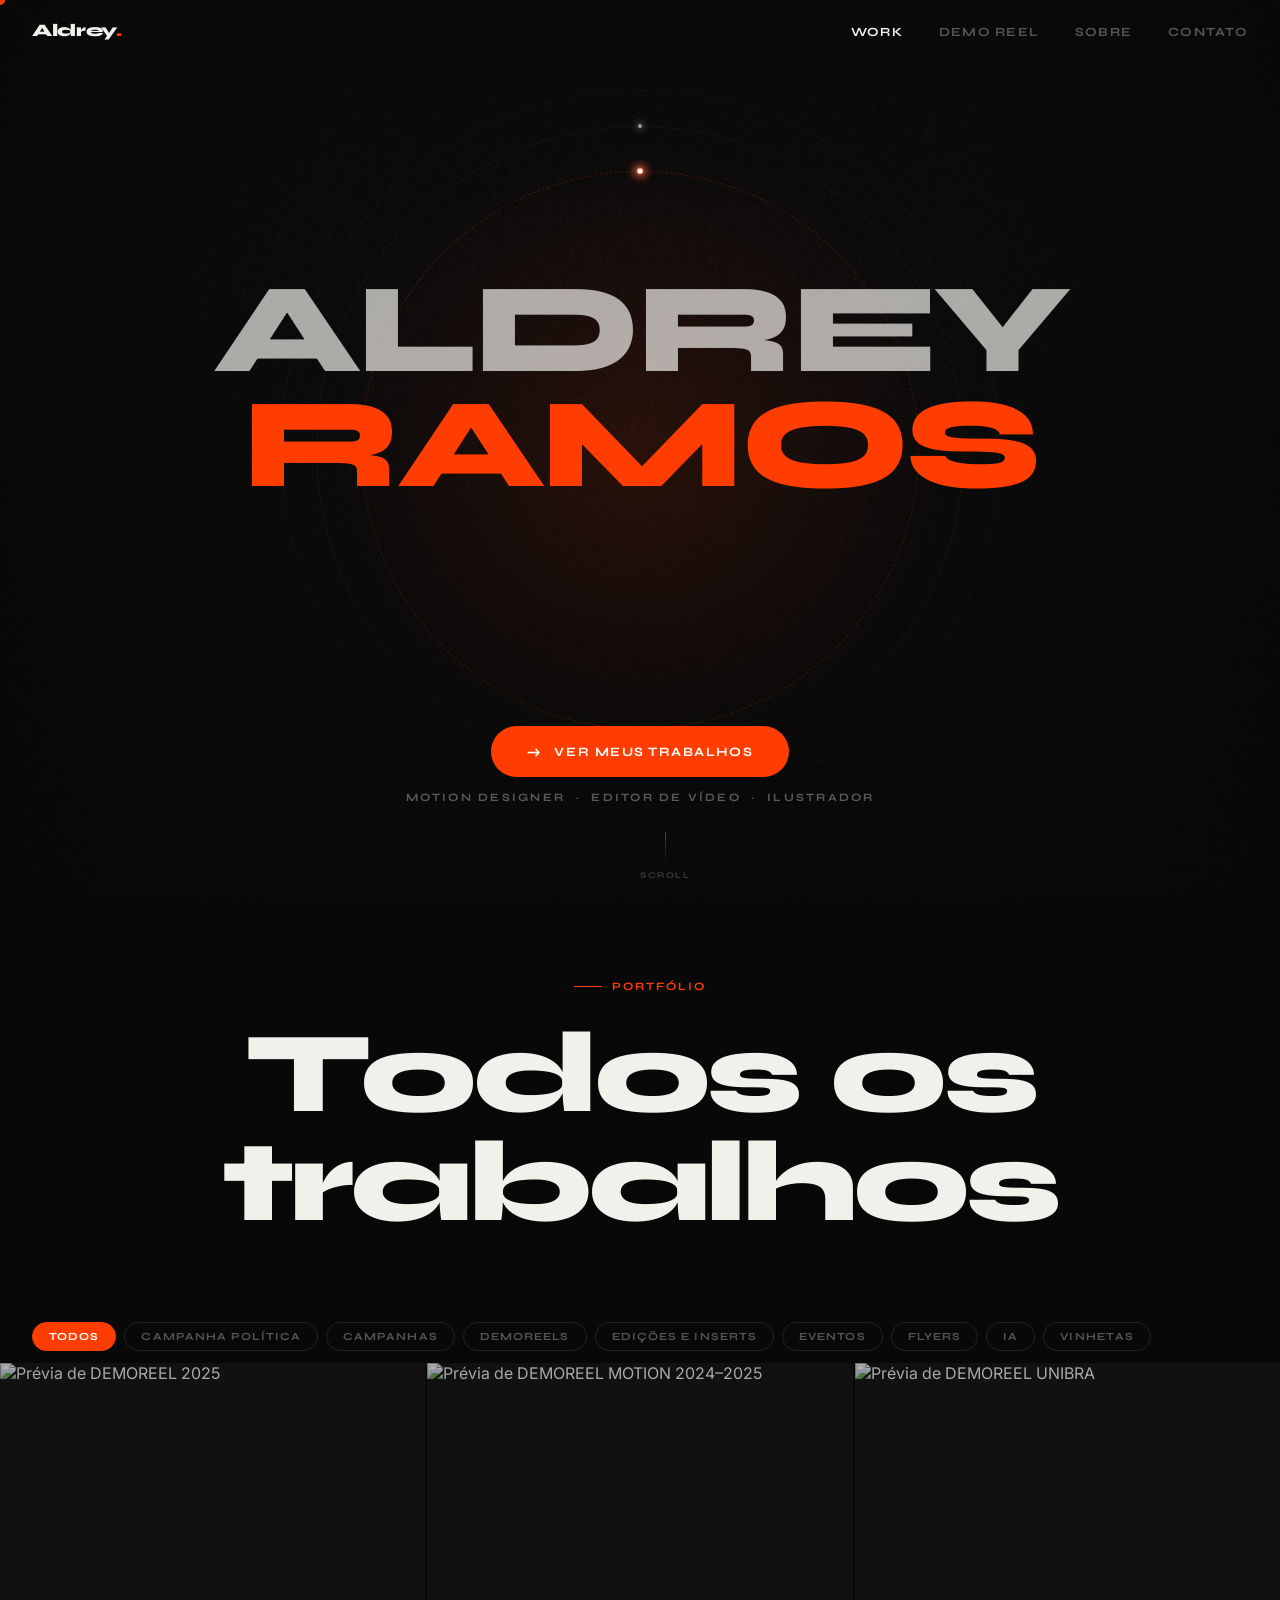
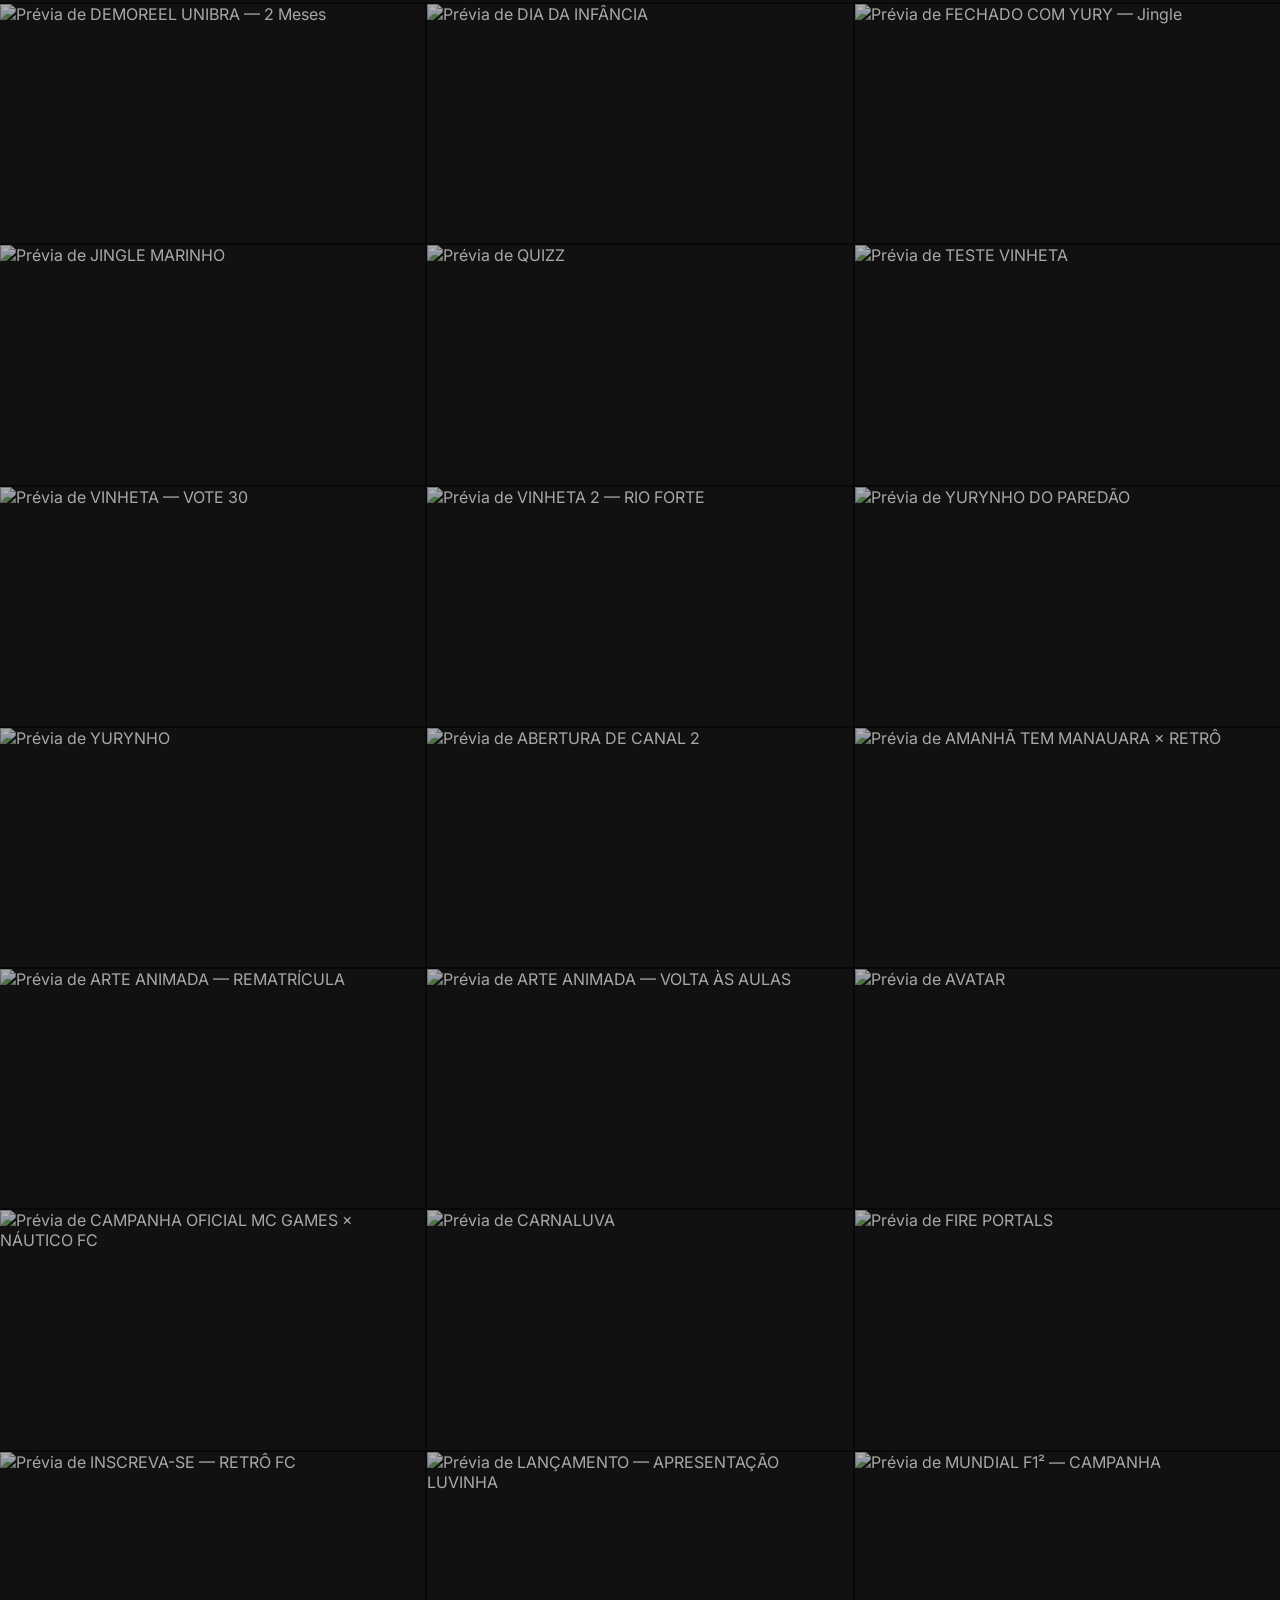
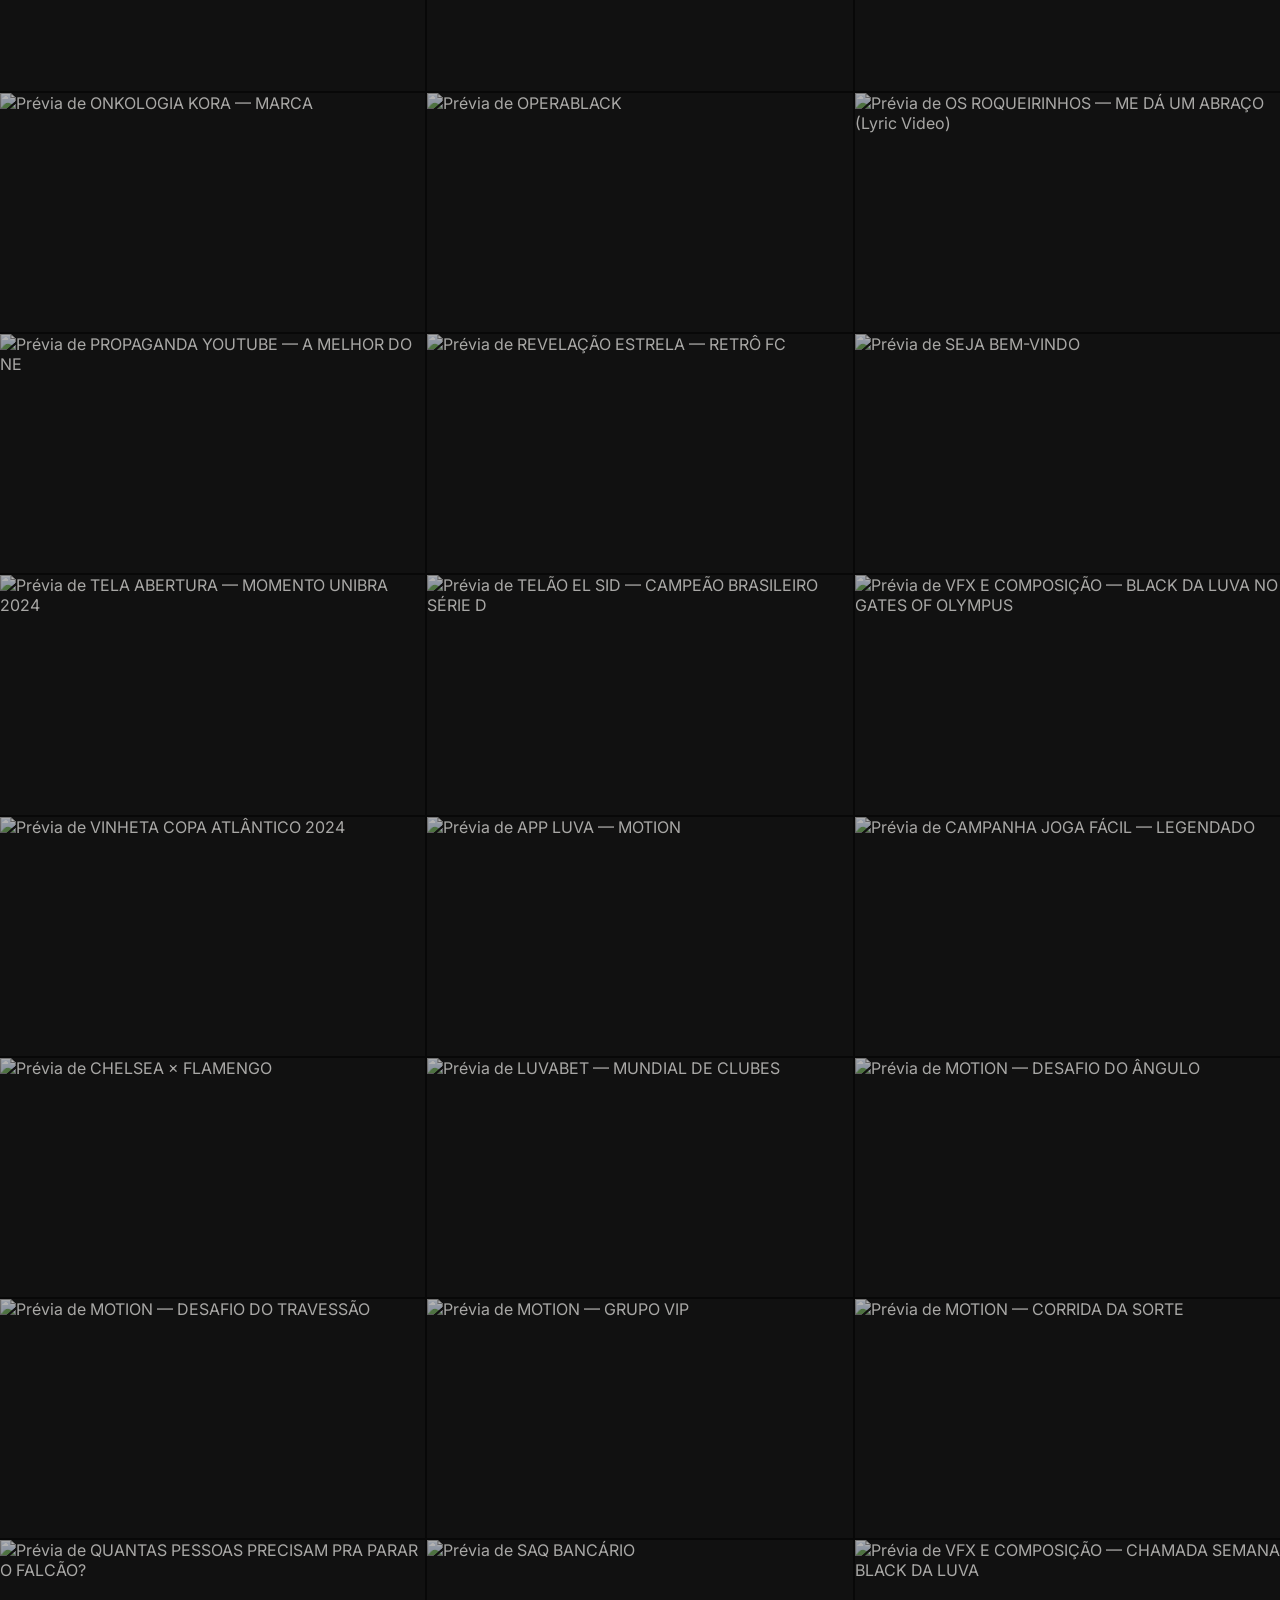
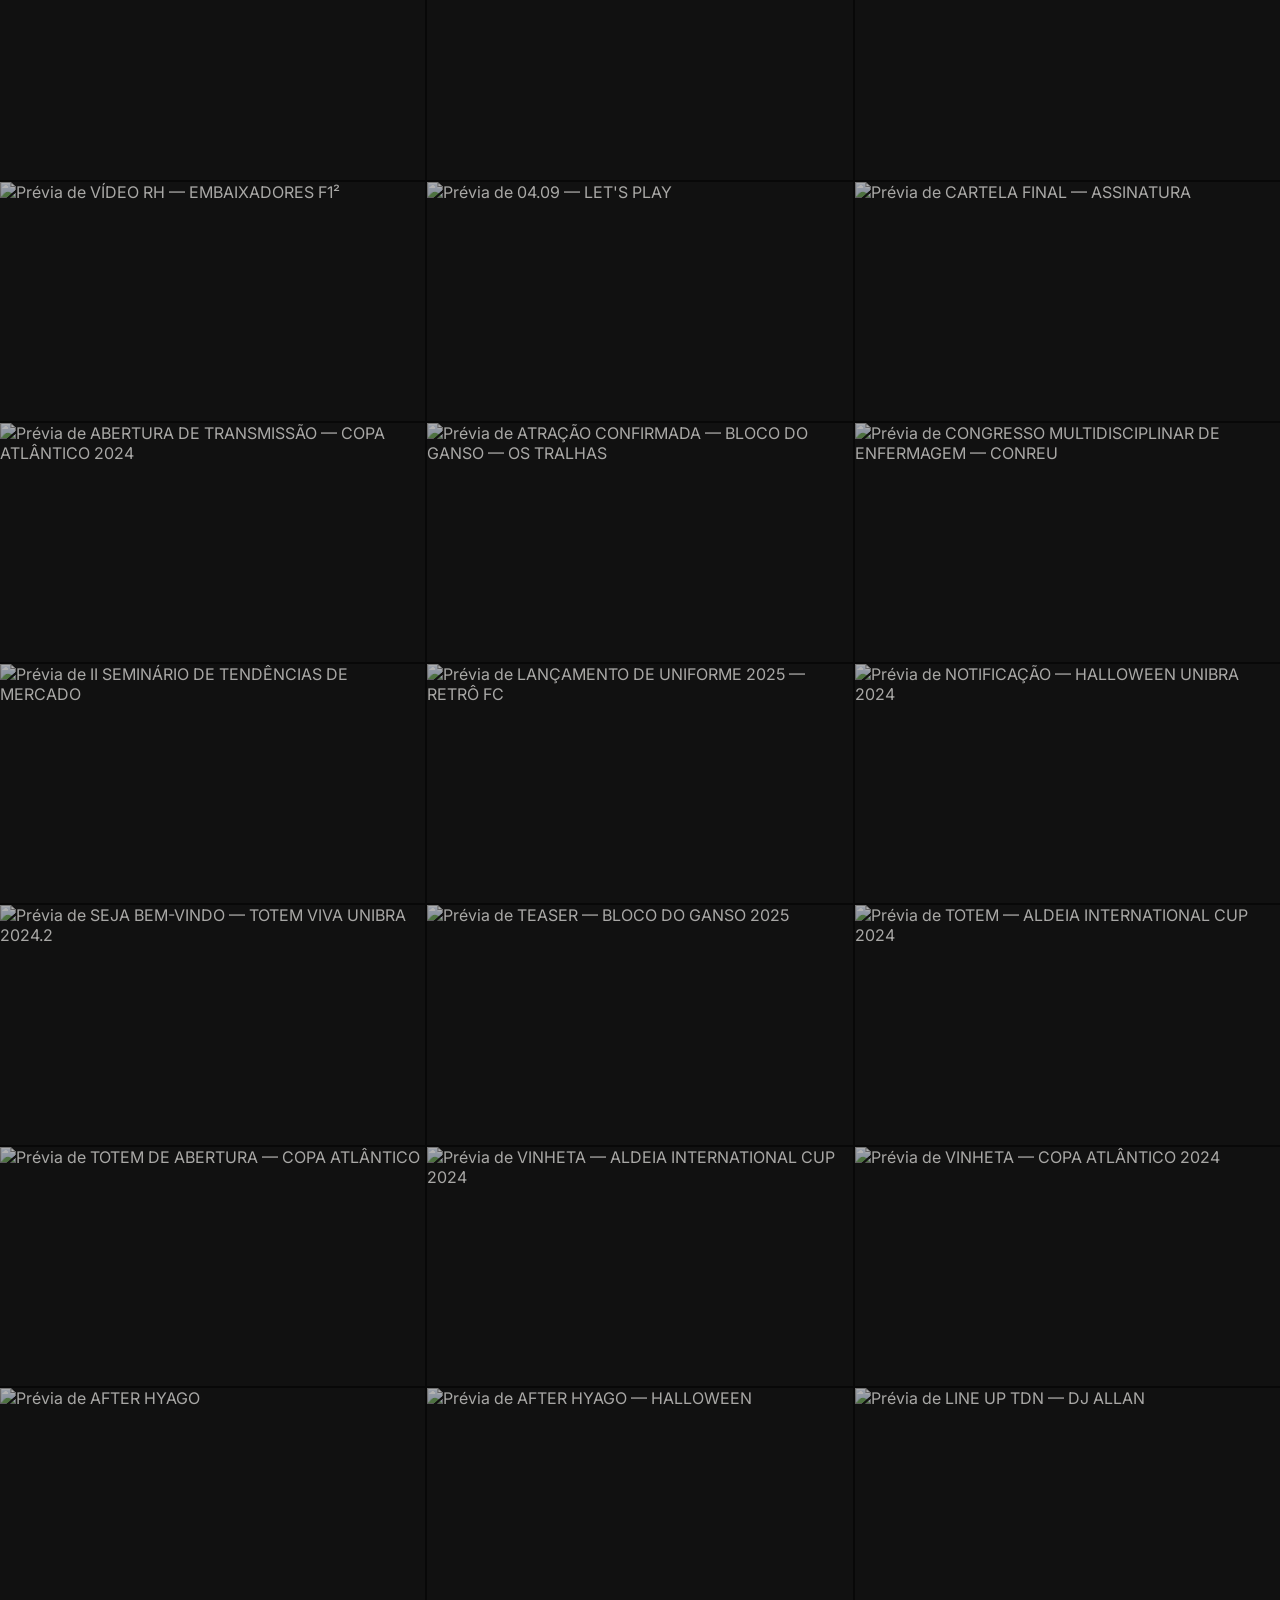
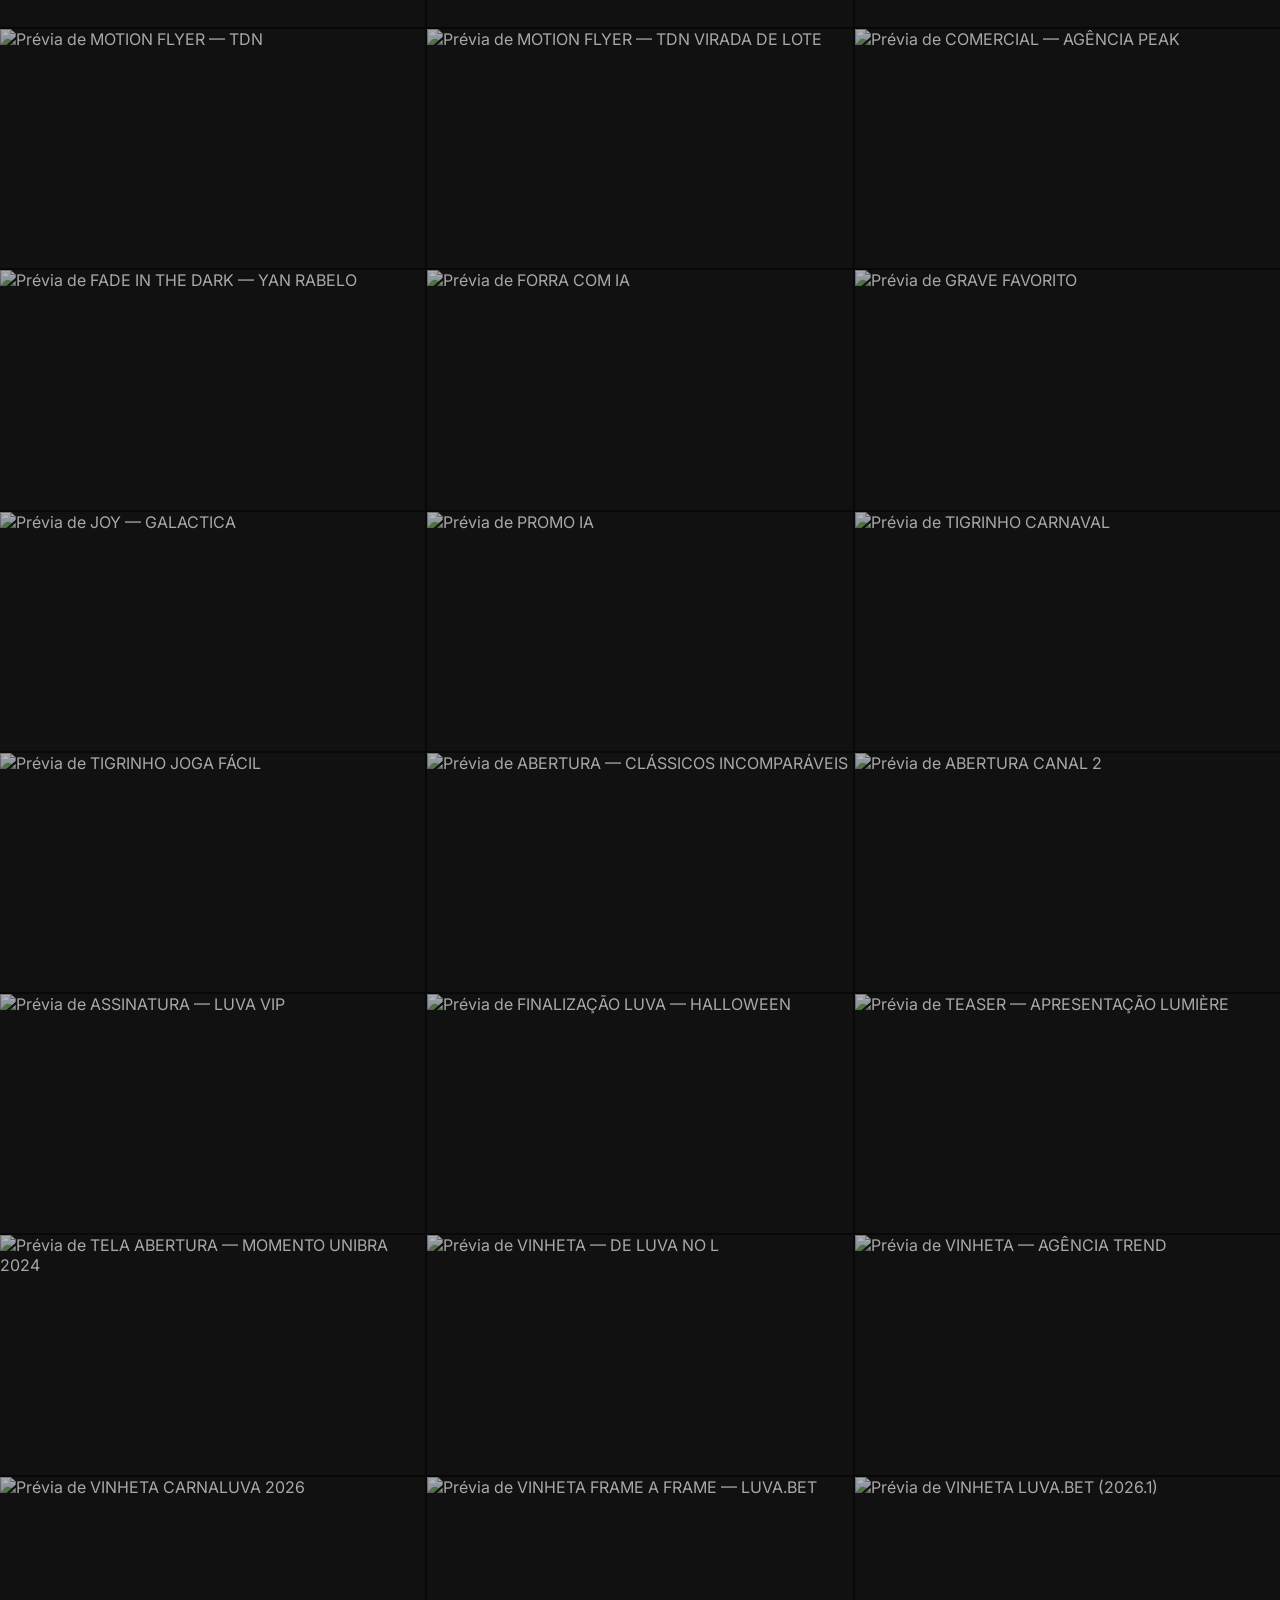
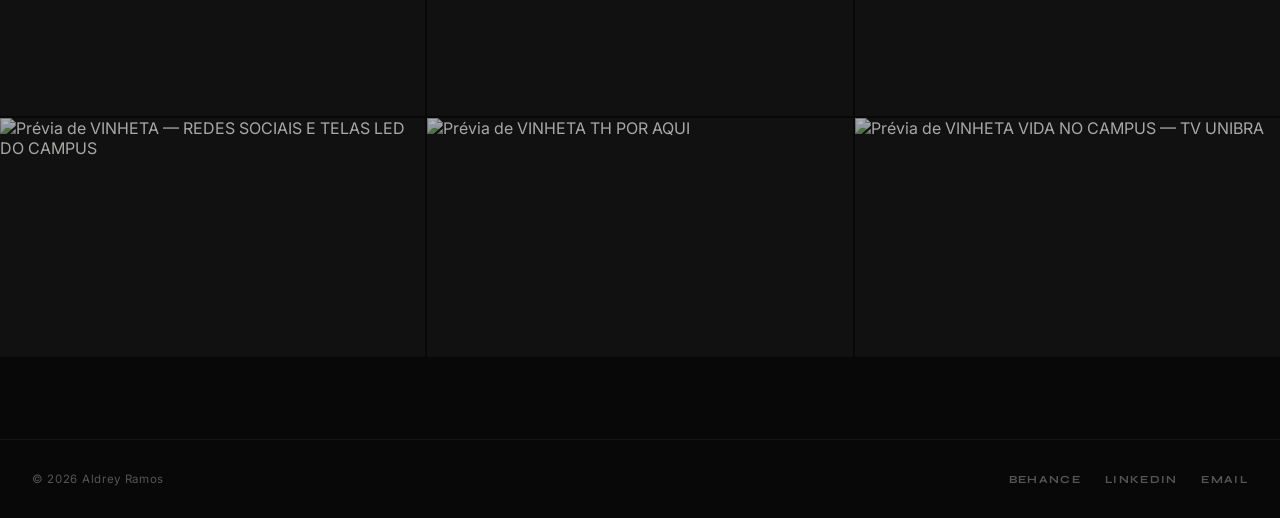
==== index.html @ 66fb19e1 "feat: portfolio inicial — Aldrey Ramos Motion Designer" ====
<!DOCTYPE html>
<html lang="pt-BR">
<head>
  <meta charset="UTF-8" />
  <meta name="viewport" content="width=device-width, initial-scale=1.0" />
  <title>Aldrey Ramos — Motion Designer & Editor de Vídeo | Recife</title>
  <meta name="description" content="Portfólio de Aldrey Ramos — Motion Designer, Editor de Vídeo e Ilustrador de Recife, PE." />
  <meta property="og:type"        content="website" />
  <meta property="og:title"       content="Aldrey Ramos — Motion Designer & Editor de Vídeo" />
  <meta property="og:description" content="Portfólio de Aldrey Ramos — Motion Designer, Editor de Vídeo e Ilustrador de Recife, PE." />
  <meta property="og:url"         content="https://aldreyramotion.com/" />
  <meta property="og:image"       content="https://aldreyramotion.com/assets/og-image.jpg" />
  <meta property="og:image:width" content="1200" />
  <meta property="og:image:height" content="630" />
  <meta property="og:image:alt"   content="Aldrey Ramos — Motion Designer & Editor de Vídeo" />
  <meta property="og:locale"      content="pt_BR" />
  <meta name="twitter:card"       content="summary_large_image" />
  <meta name="twitter:title"      content="Aldrey Ramos — Motion Designer & Editor de Vídeo" />
  <meta name="twitter:description" content="Portfólio de Aldrey Ramos — Motion Designer, Editor de Vídeo e Ilustrador de Recife, PE." />
  <meta name="twitter:image"      content="https://aldreyramotion.com/assets/og-image.jpg" />
  <link rel="preconnect" href="https://fonts.googleapis.com" />
  <link rel="preconnect" href="https://fonts.gstatic.com" crossorigin />
  <link href="https://fonts.googleapis.com/css2?family=Syne:wght@700;800&family=Inter:wght@300;400;500&display=swap" rel="stylesheet" />
  <link rel="stylesheet" href="css/style.css" />

  <style>
    /* ══════════════════════════════════════
       SCROLL SNAP — página inteira
    ══════════════════════════════════════ */
    html {
      scroll-snap-type: y mandatory;
      overflow-y: scroll;
      scroll-behavior: smooth;
    }

    /* ══════════════════════════════════════
       SEÇÃO 1 — SPLASH / WELCOME
    ══════════════════════════════════════ */
    #splash-section {
      position: relative;
      width: 100%; height: 100vh;
      scroll-snap-align: start;
      scroll-snap-stop: always;
      overflow: hidden;
      background: #080808;
    }

    /* Foto de fundo */
    #bg-photo {
      position: absolute; inset: 0;
      z-index: 1;
    }
    #bg-photo img, #bg-photo video {
      width: 100%; height: 100%;
      object-fit: contain;
      object-position: center center;
      filter: brightness(.5) saturate(1.1);
      opacity: 0;
      animation: bg-in 1.4s ease .1s forwards;
    }
    #bg-photo::after {
      content: '';
      position: absolute; inset: 0;
      background:
        linear-gradient(to right,  rgba(8,8,8,.85) 0%, rgba(8,8,8,.2) 25%, rgba(8,8,8,.2) 75%, rgba(8,8,8,.85) 100%),
        linear-gradient(to bottom, rgba(8,8,8,.5) 0%, transparent 30%, rgba(8,8,8,.7) 100%);
    }
    @keyframes bg-in { to { opacity: 1; } }

    /* Orb + anéis */
    #orb-layer {
      position: absolute; inset: 0;
      z-index: 2;
      display: flex; align-items: center; justify-content: center;
      pointer-events: none;
    }
    .orb {
      position: absolute;
      width: min(70vw,70vh); height: min(70vw,70vh);
      border-radius: 50%;
      background: radial-gradient(circle, rgba(255,61,0,.13) 0%, rgba(255,61,0,.04) 45%, transparent 70%);
      animation: orb-pulse 4s ease-in-out infinite;
    }
    @keyframes orb-pulse {
      0%,100% { transform: scale(1); opacity: .8; }
      50%      { transform: scale(1.08); opacity: 1; }
    }

    .ring-1 {
      position: absolute;
      width: min(62vw,62vh); height: min(62vw,62vh);
      border-radius: 50%;
      border: 1px dashed rgba(255,61,0,.2);
      animation: spin-cw 40s linear infinite;
    }
    .ring-2 {
      position: absolute;
      width: min(72vw,72vh); height: min(72vw,72vh);
      border-radius: 50%;
      border: 1px solid rgba(255,61,0,.08);
      animation: spin-ccw 60s linear infinite;
    }
    .ring-3 {
      position: absolute;
      width: min(80vw,80vh); height: min(80vw,80vh);
      border-radius: 50%;
      border: 1px dotted rgba(255,255,255,.05);
      animation: spin-cw 50s linear infinite;
    }
    @keyframes spin-cw  { to { transform: rotate(360deg);  } }
    @keyframes spin-ccw { to { transform: rotate(-360deg); } }

    /* Bolinhas orbitando via wrapper que gira ao redor do centro.
       O wrapper é um círculo de raio R centrado na tela.
       A bolinha fica no topo (top: 0, left: 50%) do wrapper.
       O wrapper gira — a bolinha orbita. Simples e sem conflito de transforms. */

    .dot-orbit {
      position: absolute;
      /* raio da órbita: metade do diâmetro do ring-1 */
      width: min(62vw,62vh); height: min(62vw,62vh);
      border-radius: 50%;
      /* começa em posições diferentes para distribuir as bolinhas */
    }
    .dot-orbit-1 { animation: spin-cw  8s linear infinite; }
    .dot-orbit-2 { animation: spin-ccw 11s linear infinite; animation-delay: -3s; }
    .dot-orbit-3 {
      width: min(72vw,72vh); height: min(72vw,72vh);
      animation: spin-cw 15s linear infinite; animation-delay: -7s;
    }

    .dot-orbit::before {
      content: '';
      position: absolute;
      /* topo do círculo, centralizado horizontalmente */
      top: 0; left: 50%;
      transform: translate(-50%, -50%);
      border-radius: 50%;
    }
    .dot-orbit-1::before {
      width: 7px; height: 7px;
      background: #ff3d00;
      box-shadow: 0 0 10px 3px rgba(255,61,0,.6);
    }
    .dot-orbit-2::before {
      width: 5px; height: 5px;
      background: #fff;
      box-shadow: 0 0 8px 2px rgba(255,255,255,.4);
    }
    .dot-orbit-3::before {
      width: 4px; height: 4px;
      background: rgba(255,255,255,.6);
      box-shadow: 0 0 6px 2px rgba(255,255,255,.25);
    }

    /* Sparks */
    .spark {
      position: absolute; width: 1.5px;
      background: linear-gradient(to bottom, transparent, rgba(255,61,0,.8), transparent);
      border-radius: 1px;
      animation: spark-anim 4s ease-in-out infinite; opacity: 0;
    }
    .spark:nth-child(1)  { height:40px; top:calc(50% - min(35vw,35vh) - 20px); left:50%; animation-delay:0s; }
    .spark:nth-child(2)  { height:28px; top:calc(50% - min(28vw,28vh)); left:calc(50% + min(28vw,28vh)); animation-delay:1.3s; }
    .spark:nth-child(3)  { height:36px; top:calc(50% + min(28vw,28vh) - 36px); left:calc(50% + min(30vw,30vh)); animation-delay:2.6s; }
    .spark:nth-child(4)  { height:22px; top:calc(50% + min(30vw,30vh)); left:calc(50% - min(10vw,10vh)); animation-delay:.8s; }
    .spark:nth-child(5)  { height:32px; top:calc(50% - min(20vw,20vh)); left:calc(50% - min(32vw,32vh)); animation-delay:2s; }
    @keyframes spark-anim {
      0%           { opacity: 0; }
      15%, 40%     { opacity: .7; }
      55%          { opacity: .3; }
      70%, 100%    { opacity: 0; }
    }

    /* Nome */
    #name-layer {
      position: absolute; inset: 0;
      z-index: 3;
      display: flex; flex-direction: column;
      align-items: center; justify-content: center;
      pointer-events: none;
      padding-bottom: 14vh;
    }
    .nl {
      display: block;
      font-family: 'Syne', sans-serif;
      font-weight: 800;
      font-size: clamp(3.5rem, 10vw, 9rem);
      letter-spacing: -.03em;
      text-transform: uppercase;
      line-height: .9;
      opacity: 0;
      transform: translateY(28px);
      animation: line-in .8s cubic-bezier(.4,0,.2,1) forwards;
    }
    .nl:nth-child(1) { animation-delay:.2s; color:rgba(242,240,235,.7); }
    .nl:nth-child(2) { animation-delay:.38s; color:#ff3d00; }
    @keyframes line-in { to { opacity:1; transform:none; } }

    /* Botão + subtítulo */
    #splash-bottom {
      position: absolute;
      bottom: 44px; left: 0; right: 0;
      z-index: 4;
      display: flex; flex-direction: column;
      align-items: center; gap: 14px;
    }
    #enter-btn {
      display: inline-flex; align-items: center; gap: 12px;
      background: #ff3d00; color: #fff;
      border: none; border-radius: 100px;
      padding: 16px 36px;
      font-family: 'Syne', sans-serif;
      font-size: .8rem; font-weight: 700;
      letter-spacing: .12em; text-transform: uppercase;
      cursor: none;
      opacity: 0;
      animation: fade-up .7s cubic-bezier(.4,0,.2,1) .6s forwards;
      transition: transform .3s ease, background .25s, box-shadow .3s;
    }
    #enter-btn:hover { transform: scale(1.06); background: #ff5520; box-shadow: 0 8px 40px rgba(255,61,0,.5); }
    #enter-btn:active { transform: scale(.97); }
    .btn-arrow { font-size: 1rem; transition: transform .3s ease; }
    #enter-btn:hover .btn-arrow { transform: translateX(5px); }

    #splash-sub {
      font-family: 'Syne', sans-serif;
      font-size: clamp(.58rem,1.1vw,.7rem);
      font-weight: 700; letter-spacing: .2em;
      text-transform: uppercase;
      color: rgba(242,240,235,.35);
      opacity: 0; text-align: center;
      animation: fade-up .6s cubic-bezier(.4,0,.2,1) .75s forwards;
    }

    /* Scroll hint */
    #scroll-hint {
      position: absolute;
      bottom: 20px; left: 50%;
      transform: translateX(-50%);
      z-index: 4;
      display: flex; flex-direction: column; align-items: center; gap: 6px;
      opacity: 0;
      animation: fade-up .5s ease 1.2s forwards;
    }
    #scroll-hint span {
      font-family: 'Syne', sans-serif;
      font-size: .55rem; font-weight: 700;
      letter-spacing: .18em; text-transform: uppercase;
      color: rgba(255,255,255,.2);
    }
    .scroll-line {
      width: 1px; height: 32px;
      background: linear-gradient(to bottom, rgba(255,61,0,.6), transparent);
      animation: scroll-pulse 1.6s ease-in-out infinite;
    }
    @keyframes scroll-pulse {
      0%,100% { opacity: .4; transform: scaleY(1); }
      50%      { opacity: 1;  transform: scaleY(1.15); }
    }
    @keyframes fade-up {
      from { opacity: 0; transform: translateY(10px); }
      to   { opacity: 1; transform: none; }
    }

    /* ══════════════════════════════════════
       SEÇÃO 2 — PORTFÓLIO
    ══════════════════════════════════════ */
    #work-section {
      scroll-snap-align: start;
      scroll-snap-stop: always;
      /* altura mínima: deixa o conteúdo do portfólio crescer naturalmente */
      min-height: 100vh;
    }

    /* Botão voltar ao topo */
    #back-top {
      position: fixed;
      bottom: 32px; right: 32px;
      z-index: 500;
      width: 44px; height: 44px;
      background: #ff3d00;
      border: none; border-radius: 50%;
      display: flex; align-items: center; justify-content: center;
      cursor: none;
      opacity: 0;
      pointer-events: none;
      transition: opacity .35s ease, transform .25s ease, background .2s;
    }
    #back-top.visible { opacity: 1; pointer-events: auto; }
    #back-top:hover { transform: scale(1.12); background: #ff5520; }
    #back-top svg { width: 16px; height: 16px; stroke: #fff; fill: none; stroke-width: 2; stroke-linecap: round; stroke-linejoin: round; }

    /* Mobile */
    @media (max-width: 600px) {
      .nl { font-size: clamp(3rem, 14vw, 5rem); }
      #enter-btn { padding: 14px 28px; }
      #splash-bottom { bottom: 60px; gap: 12px; }
      #scroll-hint { bottom: 14px; }
    }

    /* Reduced motion */
    @media (prefers-reduced-motion: reduce) {
      .dot, .dot-2, .dot-3,
      .dot::before, .dot-2::before, .dot-3::before,
      .ring-1, .ring-2, .ring-3 {
        animation: none !important;
      }
    }
  </style>
</head>
<body>

<!-- CURSOR -->
<div id="cur"      aria-hidden="true"></div>
<div id="cur-ring" aria-hidden="true"></div>
<div id="pt"       aria-hidden="true"></div>

<!-- BOTÃO VOLTAR AO TOPO -->
<button id="back-top" aria-label="Voltar ao início">
  <svg viewBox="0 0 24 24" aria-hidden="true">
    <polyline points="18 15 12 9 6 15"/>
  </svg>
</button>

<!-- ══════════════════════════════════════
     SEÇÃO 1 — SPLASH / WELCOME
══════════════════════════════════════ -->
<section id="splash-section">

  <!-- noise -->
  <canvas id="noise" aria-hidden="true"
    style="position:absolute;inset:0;width:100%;height:100%;opacity:.035;pointer-events:none;z-index:0;"></canvas>

  <!-- vídeo de fundo animado -->
  <div id="bg-photo" aria-hidden="true">
    <video
      src="assets/VID_20261103_133358_092.mp4"
      autoplay loop muted playsinline
      aria-hidden="true"
      onerror="this.style.display='none'">
    </video>
  </div>

  <!-- orb + anéis + bolinhas -->
  <div id="orb-layer" aria-hidden="true">
    <div class="orb"></div>
    <div class="ring-1"></div>
    <div class="ring-2"></div>
    <div class="ring-3"></div>
    <div class="dot-orbit dot-orbit-1"></div>
    <div class="dot-orbit dot-orbit-2"></div>
    <div class="dot-orbit dot-orbit-3"></div>
    <div class="spark"></div>
    <div class="spark"></div>
    <div class="spark"></div>
    <div class="spark"></div>
    <div class="spark"></div>
  </div>

  <!-- nome -->
  <div id="name-layer" aria-hidden="true">
    <span class="nl">ALDREY</span>
    <span class="nl">RAMOS</span>
  </div>

  <!-- botão + subtítulo -->
  <div id="splash-bottom">
    <button id="enter-btn" aria-label="Ver trabalhos">
      <span class="btn-arrow">→</span>
      <span>Ver meus trabalhos</span>
    </button>
    <p id="splash-sub" aria-hidden="true">Motion Designer &nbsp;·&nbsp; Editor de Vídeo &nbsp;·&nbsp; Ilustrador</p>
  </div>

  <!-- indicador de scroll -->
  <div id="scroll-hint" aria-hidden="true">
    <div class="scroll-line"></div>
    <span>scroll</span>
  </div>

</section>

<!-- ══════════════════════════════════════
     SEÇÃO 2 — PORTFÓLIO
══════════════════════════════════════ -->
<section id="work-section">

  <!-- NAV -->
  <nav id="nav" role="navigation" aria-label="Navegação principal">
    <a href="#splash-section" class="nav-logo" aria-label="Início">Aldrey<span>.</span></a>
    <ul class="nav-links" role="list">
      <li><a href="#work-section" class="active" aria-current="page">Work</a></li>
      <li><a href="demoreel.html">Demo Reel</a></li>
      <li><a href="sobre.html">Sobre</a></li>
      <li><a href="contato.html">Contato</a></li>
    </ul>
    <button class="nav-burger" id="burger" aria-expanded="false" aria-controls="drawer" aria-label="Menu">
      <span></span><span></span><span></span>
    </button>
  </nav>
  <div class="nav-drawer" id="drawer" role="menu">
    <a href="#work-section" class="active" role="menuitem" aria-current="page">Work</a>
    <a href="demoreel.html"              role="menuitem">Demo Reel</a>
    <a href="sobre.html"                 role="menuitem">Sobre</a>
    <a href="contato.html"               role="menuitem">Contato</a>
  </div>

  <!-- HERO -->
  <header class="hero" role="banner">
    <p class="hero-eyebrow">Portfólio</p>
    <h1 class="hero-title">Todos os <em>trabalhos</em></h1>
  </header>

  <!-- FILTRO -->
  <div id="filter-wrap" role="tablist" aria-label="Filtrar projetos"></div>

  <!-- GRID -->
  <main id="grid" role="list" aria-label="Projetos" aria-live="polite">
    <p id="grid-empty" role="status">Nenhum projeto nessa categoria.</p>
  </main>

  <!-- FOOTER -->
  <footer role="contentinfo">
    <p class="foot-copy">&copy; <span id="yr"></span> Aldrey Ramos</p>
    <nav class="foot-links" aria-label="Links externos">
      <a href="https://www.behance.net/aldreyramos"          target="_blank" rel="noopener noreferrer">Behance</a>
      <a href="https://www.linkedin.com/in/aldrey-ramotion/" target="_blank" rel="noopener noreferrer">LinkedIn</a>
      <a href="mailto:aldreyjramos73@gmail.com">Email</a>
    </nav>
  </footer>

</section>

<!-- SCRIPTS -->
<script src="js/projects.js"></script>
<script src="js/main.js"></script>

<script>
/* ══════════════════════════════════════
   SPLASH — lógica exclusiva desta página
══════════════════════════════════════ */

/* ── Noise canvas ── */
(function () {
  const c = document.getElementById('noise');
  if (!c) return;
  const ctx = c.getContext('2d');
  function resize() { c.width = innerWidth; c.height = innerHeight; }
  resize();
  window.addEventListener('resize', resize);
  (function draw() {
    const img = ctx.createImageData(c.width, c.height);
    const d = img.data;
    for (let i = 0; i < d.length; i += 4) {
      const v = Math.random() * 255 | 0;
      d[i] = d[i+1] = d[i+2] = v; d[i+3] = 255;
    }
    ctx.putImageData(img, 0, 0);
    requestAnimationFrame(draw);
  })();
})();

/* ── Botão "Ver meus trabalhos" → scroll para seção portfólio ── */
document.getElementById('enter-btn').addEventListener('click', function () {
  document.getElementById('work-section').scrollIntoView({ behavior: 'smooth' });
});

/* ── Tecla Enter / Espaço também faz scroll ── */
document.addEventListener('keydown', function (e) {
  if ((e.key === 'Enter' || e.key === ' ') && document.activeElement === document.getElementById('enter-btn')) {
    e.preventDefault();
    document.getElementById('work-section').scrollIntoView({ behavior: 'smooth' });
  }
});

/* ── Botão voltar ao topo ── */
var backBtn = document.getElementById('back-top');
backBtn.addEventListener('click', function () {
  document.getElementById('splash-section').scrollIntoView({ behavior: 'smooth' });
});

/* Mostra o botão quando a seção portfólio está visível */
var sectionObserver = new IntersectionObserver(function (entries) {
  entries.forEach(function (e) {
    if (e.target.id === 'work-section') {
      backBtn.classList.toggle('visible', e.isIntersecting);
    }
  });
}, { threshold: 0.1 });
sectionObserver.observe(document.getElementById('work-section'));
</script>
</body>
</html>
---- css/style.css ----
/* ============================================================
   ALDREY RAMOS — PORTFOLIO
   Inspiração estrutural: supernovaduo.cc
   Identidade própria: tipografia Display, grid imersivo, laranja
   ============================================================ */

@import url('https://fonts.googleapis.com/css2?family=Syne:wght@700;800&family=Inter:wght@300;400;500&display=swap');

/* ----------------------------------------------------------
   RESET & VARIÁVEIS
---------------------------------------------------------- */
*, *::before, *::after { box-sizing: border-box; margin: 0; padding: 0; }

:root {
  --bg:         #080808;
  --bg-card:    #111;
  --text:       #f2f0eb;
  --muted:      #555;
  --accent:     #ff3d00;
  --nav-h:      60px;
  --gap:        2px;           /* gap entre cards */
  --ease:       cubic-bezier(.4,0,.2,1);
  --font-d:     'Syne', sans-serif;
  --font-b:     'Inter', sans-serif;
}

html { scroll-behavior: smooth; font-size: 16px; }

body {
  background: var(--bg);
  color: var(--text);
  font-family: var(--font-b);
  overflow-x: hidden;
  cursor: none;
}
body.no-cursor { cursor: auto; }

a { color: inherit; text-decoration: none; }
img, video, iframe { display: block; max-width: 100%; }
ul { list-style: none; }
button { font-family: inherit; cursor: none; border: none; background: none; }
::selection { background: var(--accent); color: #fff; }

/* Scrollbar */
::-webkit-scrollbar { width: 4px; }
::-webkit-scrollbar-track { background: var(--bg); }
::-webkit-scrollbar-thumb { background: #222; border-radius: 2px; }
::-webkit-scrollbar-thumb:hover { background: var(--accent); }

/* ----------------------------------------------------------
   CURSOR
---------------------------------------------------------- */
#cur { 
  position: fixed; top: 0; left: 0;
  width: 10px; height: 10px;
  background: var(--accent);
  border-radius: 50%;
  pointer-events: none;
  z-index: 9999;
  transform: translate(-50%,-50%);
  transition: width .2s, height .2s, opacity .2s;
  will-change: transform;
}
#cur-ring {
  position: fixed; top: 0; left: 0;
  width: 34px; height: 34px;
  border: 1px solid rgba(255,61,0,.4);
  border-radius: 50%;
  pointer-events: none;
  z-index: 9998;
  transform: translate(-50%,-50%);
  will-change: transform;
}
body.ch #cur { width: 5px; height: 5px; }
body.ch #cur-ring { width: 48px; height: 48px; border-color: var(--accent); }

/* ----------------------------------------------------------
   NAV
---------------------------------------------------------- */
#nav {
  position: fixed; top: 0; left: 0; right: 0;
  height: var(--nav-h);
  display: flex; align-items: center; justify-content: space-between;
  padding: 0 32px;
  z-index: 200;
  mix-blend-mode: normal;
}

/* Fundo só quando a página tem conteúdo scrollado */
#nav.solid {
  background: rgba(8,8,8,.92);
  backdrop-filter: blur(10px);
  border-bottom: 1px solid rgba(255,255,255,.05);
}

.nav-logo {
  font-family: var(--font-d);
  font-size: 1.1rem;
  font-weight: 800;
  letter-spacing: -.02em;
  color: var(--text);
  transition: color .3s;
}
.nav-logo span { color: var(--accent); }
.nav-logo:hover { color: var(--accent); }

.nav-links {
  display: flex; gap: 36px; align-items: center;
}
.nav-links a {
  font-family: var(--font-d);
  font-size: .78rem;
  font-weight: 700;
  letter-spacing: .1em;
  text-transform: uppercase;
  color: var(--muted);
  transition: color .25s;
}
.nav-links a:hover, .nav-links a.active { color: var(--text); }

/* Mobile */
.nav-burger {
  display: none; flex-direction: column; gap: 5px; padding: 4px;
}
.nav-burger span {
  display: block; width: 22px; height: 1.5px; background: var(--text);
  transition: transform .3s var(--ease), opacity .3s;
}
.nav-burger.open span:nth-child(1) { transform: translateY(6.5px) rotate(45deg); }
.nav-burger.open span:nth-child(2) { opacity: 0; }
.nav-burger.open span:nth-child(3) { transform: translateY(-6.5px) rotate(-45deg); }

.nav-drawer {
  display: none;
  position: fixed; top: var(--nav-h); left: 0; right: 0; bottom: 0;
  background: var(--bg);
  flex-direction: column; justify-content: center; align-items: center; gap: 48px;
  z-index: 199;
}
.nav-drawer.open { display: flex; }
.nav-drawer a {
  font-family: var(--font-d);
  font-size: 2.5rem;
  font-weight: 800;
  color: var(--muted);
  letter-spacing: -.02em;
  transition: color .2s;
}
.nav-drawer a:hover, .nav-drawer a.active { color: var(--text); }

/* ----------------------------------------------------------
   HERO — página Work
---------------------------------------------------------- */
.hero {
  display: flex; flex-direction: column; justify-content: flex-end;
  padding: calc(var(--nav-h) + 40px) 32px 48px;
}

.hero-eyebrow {
  font-family: var(--font-d);
  font-size: .7rem;
  font-weight: 700;
  letter-spacing: .18em;
  text-transform: uppercase;
  color: var(--accent);
  margin-bottom: 20px;
  display: flex; align-items: center; gap: 10px;
}
.hero-eyebrow::before {
  content: '';
  display: block; width: 28px; height: 1px; background: var(--accent);
}

.hero-title {
  font-family: var(--font-d);
  font-size: clamp(3.2rem, 9vw, 8.5rem);
  font-weight: 800;
  line-height: .95;
  letter-spacing: -.04em;
  color: var(--text);
  margin-bottom: 32px;
}
.hero-title em {
  font-style: normal;
  color: var(--text);
}
.hero-title .acc { color: var(--accent); -webkit-text-stroke: 0; }

.hero-sub {
  font-size: clamp(.85rem, 1.5vw, 1rem);
  color: var(--muted);
  max-width: 420px;
  line-height: 1.7;
  margin-bottom: 40px;
  font-weight: 300;
}

.hero-bottom {
  display: flex; align-items: flex-end; justify-content: space-between; flex-wrap: wrap; gap: 24px;
}

.hero-scroll {
  font-family: var(--font-d);
  font-size: .65rem;
  font-weight: 700;
  letter-spacing: .14em;
  text-transform: uppercase;
  color: var(--muted);
  display: flex; align-items: center; gap: 8px;
}
.hero-scroll::after {
  content: '';
  display: block; width: 40px; height: 1px; background: var(--muted);
}

/* ----------------------------------------------------------
   FILTRO
---------------------------------------------------------- */
#filter-wrap {
  padding: 20px 32px 12px;
  display: flex;
  flex-wrap: wrap;
  gap: 8px;
  align-items: center;
  min-height: 0;
}

.f-all {
  font-family: var(--font-d);
  font-size: .68rem;
  font-weight: 700;
  letter-spacing: .14em;
  text-transform: uppercase;
  color: var(--muted);
  margin-right: 16px;
}

.chip {
  font-family: var(--font-d);
  font-size: .68rem;
  font-weight: 700;
  letter-spacing: .1em;
  text-transform: uppercase;
  padding: 7px 16px;
  border-radius: 100px;
  border: 1px solid rgba(255,255,255,.1);
  color: var(--muted);
  transition: background .25s, color .25s, border-color .25s;
}
.chip:hover { color: var(--text); border-color: rgba(255,255,255,.3); }
.chip.on { background: var(--accent); border-color: var(--accent); color: #fff; }

/* ----------------------------------------------------------
   GRID DE PROJETOS
---------------------------------------------------------- */
#grid {
  display: grid;
  grid-template-columns: repeat(3, 1fr);
  gap: var(--gap);
  padding: 0 0 var(--gap);
}

/* Animação de entrada */
.card-wrap {
  opacity: 0;
  transform: translateY(20px);
  transition: opacity .5s var(--ease), transform .5s var(--ease);
}
.card-wrap.in  { opacity: 1; transform: none; }
.card-wrap.out { opacity: 0; transform: scale(.97); pointer-events: none;
                 transition: opacity .2s, transform .2s; }
.card-wrap.hide { display: none; }

/* Card */
.card {
  position: relative;
  display: block;
  aspect-ratio: 16/9;
  overflow: hidden;
  background: var(--bg-card);
}

/* Thumbnail — img (Drive thumbnail) */
.card-thumb {
  position: absolute; inset: 0;
  width: 100%; height: 100%;
  object-fit: cover;
  transition: transform .6s var(--ease), filter .4s;
  filter: brightness(.7) saturate(.6);
  will-change: transform, filter;
}

/* Overlay escuro */
.card-overlay {
  position: absolute; inset: 0;
  background: linear-gradient(to top, rgba(8,8,8,.9) 0%, rgba(8,8,8,.2) 50%, transparent 100%);
  opacity: 0;
  transition: opacity .4s var(--ease);
}

/* Info */
.card-info {
  position: absolute; bottom: 0; left: 0; right: 0;
  padding: 20px 18px;
  transform: translateY(8px);
  opacity: 0;
  transition: transform .4s var(--ease), opacity .4s var(--ease);
}
.card-cat {
  font-family: var(--font-d);
  font-size: .6rem;
  font-weight: 700;
  letter-spacing: .16em;
  text-transform: uppercase;
  color: var(--accent);
  margin-bottom: 4px;
}
.card-name {
  font-family: var(--font-d);
  font-size: clamp(.8rem, 1.4vw, .95rem);
  font-weight: 800;
  line-height: 1.15;
  letter-spacing: -.01em;
  color: var(--text);
}

/* Número do projeto */
.card-num {
  position: absolute; top: 14px; right: 14px;
  font-family: var(--font-d);
  font-size: .6rem;
  font-weight: 700;
  color: rgba(255,255,255,.25);
  letter-spacing: .08em;
  opacity: 0;
  transition: opacity .3s;
}

/* HOVER */
.card:hover .card-thumb { transform: scale(1.04); filter: brightness(1) saturate(1); }
.card:hover .card-overlay { opacity: 1; }
.card:hover .card-info { transform: none; opacity: 1; }
.card:hover .card-num { opacity: 1; }

/* Sem hover (touch) */
@media (hover: none) {
  .card-thumb { filter: brightness(.75) saturate(.8); }
  .card-overlay { opacity: 1; }
  .card-info { transform: none; opacity: 1; }
}

/* Skeleton placeholder */
.card-skel {
  position: absolute; inset: 0;
  background: linear-gradient(110deg, #111 30%, #1a1a1a 50%, #111 70%);
  background-size: 200% 100%;
  animation: skel 1.6s linear infinite;
}
@keyframes skel { 0% { background-position: 200% 0; } 100% { background-position: -200% 0; } }

/* Grid empty */
#grid-empty {
  display: none;
  grid-column: 1/-1;
  text-align: center;
  padding: 80px 0;
  color: var(--muted);
  font-size: .85rem;
  letter-spacing: .1em;
}

/* ----------------------------------------------------------
   FOOTER
---------------------------------------------------------- */
footer {
  padding: 32px;
  display: flex; align-items: center; justify-content: space-between; flex-wrap: wrap; gap: 16px;
  border-top: 1px solid rgba(255,255,255,.06);
  margin-top: 80px;
}
.foot-copy { font-size: .72rem; color: var(--muted); letter-spacing: .06em; }
.foot-links { display: flex; gap: 24px; }
.foot-links a {
  font-family: var(--font-d);
  font-size: .68rem;
  font-weight: 700;
  letter-spacing: .12em;
  text-transform: uppercase;
  color: var(--muted);
  transition: color .25s;
}
.foot-links a:hover { color: var(--accent); }

/* ----------------------------------------------------------
   PAGE TRANSITION
---------------------------------------------------------- */
#pt {
  position: fixed; inset: 0;
  background: var(--bg);
  z-index: 9990;
  pointer-events: none;
  opacity: 0;
  transition: opacity .28s var(--ease);
}
#pt.on { opacity: 1; }

/* ----------------------------------------------------------
   PÁGINAS INTERNAS — wrapper
---------------------------------------------------------- */
.pg {
  padding-top: calc(var(--nav-h) + 60px);
  padding-bottom: 120px;
  max-width: 1100px;
  margin: 0 auto;
  padding-left: 32px;
  padding-right: 32px;
}

/* Eyebrow reutilizável */
.eyebrow {
  font-family: var(--font-d);
  font-size: .68rem;
  font-weight: 700;
  letter-spacing: .18em;
  text-transform: uppercase;
  color: var(--accent);
  display: flex; align-items: center; gap: 10px;
  margin-bottom: 20px;
}
.eyebrow::before { content: ''; display: block; width: 24px; height: 1px; background: var(--accent); }

/* Título de página */
.pg-title {
  font-family: var(--font-d);
  font-size: clamp(2.4rem, 6vw, 5.5rem);
  font-weight: 800;
  line-height: .95;
  letter-spacing: -.04em;
  margin-bottom: 48px;
}

/* Divisor */
.divider { width: 100%; height: 1px; background: rgba(255,255,255,.07); margin: 60px 0; }

/* ----------------------------------------------------------
   PROJETO INDIVIDUAL
---------------------------------------------------------- */
.proj-video {
  position: relative;
  width: 100%; padding-bottom: 56.25%;
  background: var(--bg-card);
  border-radius: 2px;
  overflow: hidden;
  margin-bottom: 52px;
}
.proj-video iframe, .proj-video video {
  position: absolute; inset: 0;
  width: 100%; height: 100%; border: none;
}

.proj-img { width: 100%; border-radius: 2px; overflow: hidden; margin-bottom: 52px; }
.proj-img img { width: 100%; height: auto; }

.proj-body {
  display: grid;
  grid-template-columns: 1fr 280px;
  gap: 64px;
  align-items: start;
}

.proj-desc {
  font-size: 1.05rem;
  color: rgba(242,240,235,.55);
  line-height: 1.8;
  font-weight: 300;
  max-width: 540px;
}

.proj-behance {
  display: inline-flex; align-items: center; gap: 8px;
  margin-top: 28px;
  font-family: var(--font-d);
  font-size: .7rem;
  font-weight: 700;
  letter-spacing: .12em;
  text-transform: uppercase;
  color: var(--text);
  border-bottom: 1px solid rgba(255,255,255,.15);
  padding-bottom: 2px;
  transition: border-color .25s, color .25s;
}
.proj-behance:hover { color: var(--accent); border-color: var(--accent); }

.proj-meta { display: flex; flex-direction: column; gap: 28px; }
.meta-label {
  font-family: var(--font-d);
  font-size: .6rem;
  font-weight: 700;
  letter-spacing: .16em;
  text-transform: uppercase;
  color: var(--muted);
  margin-bottom: 8px;
  display: block;
}
.meta-val { font-size: .88rem; color: var(--text); font-weight: 300; }

.tool-tags { display: flex; flex-wrap: wrap; gap: 6px; margin-top: 8px; }
.tool-tag {
  font-family: var(--font-d);
  font-size: .6rem;
  font-weight: 700;
  letter-spacing: .1em;
  padding: 5px 12px;
  border: 1px solid rgba(255,255,255,.1);
  border-radius: 100px;
  color: var(--muted);
}

/* Nav prev/next */
.proj-nav {
  display: grid;
  grid-template-columns: 1fr 1fr;
  gap: 2px;
  margin-top: 80px;
}
.pn-item {
  padding: 28px 24px;
  background: var(--bg-card);
  display: flex; flex-direction: column; gap: 6px;
  transition: background .25s;
}
.pn-item:hover { background: #161616; }
.pn-item.right { text-align: right; }
.pn-dir {
  font-family: var(--font-d);
  font-size: .6rem;
  font-weight: 700;
  letter-spacing: .14em;
  text-transform: uppercase;
  color: var(--muted);
}
.pn-name {
  font-family: var(--font-d);
  font-size: .92rem;
  font-weight: 800;
  color: var(--text);
  line-height: 1.2;
  letter-spacing: -.01em;
}

/* ----------------------------------------------------------
   DEMO REEL
---------------------------------------------------------- */
.reel-hero {
  min-height: 70svh;
  display: flex; flex-direction: column;
  justify-content: flex-end;
  padding: calc(var(--nav-h) + 40px) 32px 48px;
}

.reel-video {
  position: relative;
  width: 100%; padding-bottom: 56.25%;
  background: var(--bg-card);
  overflow: hidden;
  margin: 0 0 2px;
}
.reel-video iframe { position: absolute; inset: 0; width: 100%; height: 100%; border: none; }

.reel-skel {
  position: absolute; inset: 0;
  background: linear-gradient(110deg, #111 30%, #1a1a1a 50%, #111 70%);
  background-size: 200%; animation: skel 1.6s linear infinite;
}
.reel-skel-icon {
  position: absolute; inset: 0;
  display: flex; align-items: center; justify-content: center;
  color: var(--muted); flex-direction: column; gap: 12px;
}
.reel-skel-icon svg { opacity: .3; }
.reel-skel-icon span { font-family: var(--font-d); font-size: .65rem; letter-spacing: .12em; opacity: .4; }

.reel-grid {
  display: grid;
  grid-template-columns: repeat(3, 1fr);
  gap: var(--gap);
  padding: 0 0 2px;
}

/* ----------------------------------------------------------
   SOBRE
---------------------------------------------------------- */
.sobre-wrap {
  padding-top: calc(var(--nav-h) + 60px);
  padding-bottom: 120px;
  display: grid;
  grid-template-columns: 340px 1fr;
  gap: 80px;
  max-width: 1100px;
  margin: 0 auto;
  padding-left: 32px;
  padding-right: 32px;
  align-items: start;
}

.sobre-photo-col { position: sticky; top: calc(var(--nav-h) + 28px); }

.sobre-photo {
  width: 100%;
  aspect-ratio: 3/4;
  object-fit: cover;
  object-position: top center;
  display: block;
  filter: grayscale(20%);
  transition: filter .4s;
}
.sobre-photo:hover { filter: none; }

.sobre-skel {
  width: 100%; aspect-ratio: 3/4;
  background: var(--bg-card);
  display: flex; align-items: center; justify-content: center;
  color: var(--muted);
  font-family: var(--font-d);
  font-size: .65rem;
  letter-spacing: .12em;
  border: 1px dashed rgba(255,255,255,.08);
}

.sobre-content .eyebrow { margin-bottom: 16px; }

.sobre-big {
  font-family: var(--font-d);
  font-size: clamp(2rem, 4.5vw, 4rem);
  font-weight: 800;
  line-height: .95;
  letter-spacing: -.04em;
  margin-bottom: 36px;
}
.sobre-big span { color: var(--accent); }

.sobre-bio {
  font-size: 1rem;
  color: rgba(242,240,235,.5);
  line-height: 1.85;
  font-weight: 300;
  margin-bottom: 48px;
}
.sobre-bio strong { color: var(--text); font-weight: 500; }

.sobre-section { margin-bottom: 40px; }
.sobre-section .meta-label { margin-bottom: 14px; }

.areas { display: flex; flex-wrap: wrap; gap: 8px; }
.area-pill {
  font-family: var(--font-d);
  font-size: .65rem;
  font-weight: 700;
  letter-spacing: .1em;
  text-transform: uppercase;
  padding: 8px 18px;
  border: 1px solid rgba(255,255,255,.1);
  border-radius: 100px;
  color: var(--muted);
  transition: all .25s;
}
.area-pill:hover { border-color: var(--accent); color: var(--accent); }

.tools-grid { display: flex; flex-wrap: wrap; gap: 8px; }
.tool-pill {
  font-family: var(--font-d);
  font-size: .65rem;
  font-weight: 700;
  letter-spacing: .1em;
  text-transform: uppercase;
  padding: 8px 18px;
  background: rgba(255,255,255,.04);
  border: 1px solid rgba(255,255,255,.08);
  border-radius: 100px;
  color: var(--muted);
  transition: all .25s;
}
.tool-pill:hover { border-color: rgba(255,255,255,.25); color: var(--text); }

.avail-badge {
  display: inline-flex; align-items: center; gap: 8px;
  background: rgba(0,200,120,.08);
  border: 1px solid rgba(0,200,120,.2);
  color: #00c878;
  padding: 9px 18px;
  border-radius: 100px;
  font-family: var(--font-d);
  font-size: .65rem;
  font-weight: 700;
  letter-spacing: .1em;
  text-transform: uppercase;
}
.avail-dot {
  width: 6px; height: 6px;
  border-radius: 50%; background: #00c878;
  animation: pulse 2s infinite;
}
@keyframes pulse {
  0%,100% { box-shadow: 0 0 0 0 rgba(0,200,120,.4); }
  50%      { box-shadow: 0 0 0 5px transparent; }
}

.sobre-ctas { display: flex; gap: 12px; flex-wrap: wrap; margin-top: 40px; }

/* ----------------------------------------------------------
   CONTATO
---------------------------------------------------------- */
.ct-wrap {
  padding-top: calc(var(--nav-h) + 60px);
  padding-bottom: 120px;
  max-width: 740px;
  margin: 0 auto;
  padding-left: 32px;
  padding-right: 32px;
}

.ct-big {
  font-family: var(--font-d);
  font-size: clamp(2.8rem, 7vw, 6.5rem);
  font-weight: 800;
  line-height: .9;
  letter-spacing: -.05em;
  margin-bottom: 32px;
}
.ct-big span { color: var(--accent); }

.ct-intro {
  font-size: .98rem;
  color: rgba(242,240,235,.45);
  font-weight: 300;
  line-height: 1.8;
  max-width: 420px;
  margin-bottom: 48px;
}

.ct-email {
  display: block;
  font-family: var(--font-d);
  font-size: clamp(1rem, 2.5vw, 1.35rem);
  font-weight: 800;
  letter-spacing: -.02em;
  color: var(--accent);
  margin-bottom: 48px;
  position: relative;
  width: fit-content;
}
.ct-email::after {
  content: '';
  position: absolute; bottom: -3px; left: 0;
  width: 0; height: 1px; background: var(--accent);
  transition: width .35s var(--ease);
}
.ct-email:hover::after { width: 100%; }

.ct-socials { display: flex; gap: 10px; flex-wrap: wrap; margin-bottom: 60px; }
.soc-btn {
  display: inline-flex; align-items: center; gap: 8px;
  font-family: var(--font-d);
  font-size: .65rem;
  font-weight: 700;
  letter-spacing: .12em;
  text-transform: uppercase;
  padding: 10px 20px;
  border: 1px solid rgba(255,255,255,.1);
  border-radius: 100px;
  color: var(--muted);
  transition: all .25s;
}
.soc-btn:hover { border-color: var(--accent); color: var(--accent); }
.soc-btn svg { width: 14px; height: 14px; }

/* Formulário */
.ct-divider {
  display: flex; align-items: center; gap: 16px;
  margin-bottom: 32px;
}
.ct-divider::before, .ct-divider::after {
  content: ''; flex: 1; height: 1px; background: rgba(255,255,255,.07);
}
.ct-divider span {
  font-family: var(--font-d);
  font-size: .6rem;
  font-weight: 700;
  letter-spacing: .14em;
  text-transform: uppercase;
  color: var(--muted);
  white-space: nowrap;
}

.ct-form { display: flex; flex-direction: column; gap: 14px; }
.ct-row { display: grid; grid-template-columns: 1fr 1fr; gap: 14px; }
.fg { display: flex; flex-direction: column; gap: 6px; }
.fg label {
  font-family: var(--font-d);
  font-size: .6rem;
  font-weight: 700;
  letter-spacing: .14em;
  text-transform: uppercase;
  color: var(--muted);
}
.fg input, .fg textarea {
  background: rgba(255,255,255,.03);
  border: 1px solid rgba(255,255,255,.08);
  border-radius: 2px;
  color: var(--text);
  font-family: var(--font-b);
  font-size: .9rem;
  font-weight: 300;
  padding: 12px 14px;
  outline: none;
  transition: border-color .25s, box-shadow .25s;
  resize: vertical;
}
.fg input:focus, .fg textarea:focus {
  border-color: var(--accent);
  box-shadow: 0 0 0 2px rgba(255,61,0,.12);
}
.fg textarea { min-height: 120px; }

/* ----------------------------------------------------------
   BOTÕES
---------------------------------------------------------- */
.btn {
  display: inline-flex; align-items: center; gap: 8px;
  font-family: var(--font-d);
  font-size: .68rem;
  font-weight: 700;
  letter-spacing: .12em;
  text-transform: uppercase;
  padding: 12px 24px;
  border-radius: 100px;
  border: 1.5px solid transparent;
  transition: background .25s, color .25s, border-color .25s;
}
.btn-fill { background: var(--accent); color: #fff; border-color: var(--accent); }
.btn-fill:hover { background: transparent; color: var(--accent); }
.btn-out { background: transparent; color: var(--text); border-color: rgba(255,255,255,.15); }
.btn-out:hover { border-color: var(--text); }

/* ----------------------------------------------------------
   FADE IN (scroll reveal)
---------------------------------------------------------- */
.fi {
  opacity: 0; transform: translateY(18px);
  transition: opacity .55s var(--ease), transform .55s var(--ease);
}
.fi.in { opacity: 1; transform: none; }
.fi:nth-child(2) { transition-delay: .06s; }
.fi:nth-child(3) { transition-delay: .12s; }
.fi:nth-child(4) { transition-delay: .18s; }

/* ----------------------------------------------------------
   RESPONSIVO
---------------------------------------------------------- */
@media (max-width: 1024px) {
  #grid { grid-template-columns: repeat(2, 1fr); }
  .reel-grid { grid-template-columns: repeat(2, 1fr); }
  .proj-body { grid-template-columns: 1fr; gap: 40px; }
}

@media (max-width: 768px) {
  :root { --nav-h: 52px; }
  #nav { padding: 0 20px; }
  .nav-links { display: none; }
  .nav-burger { display: flex; }
  #grid { grid-template-columns: 1fr; }
  .reel-grid { grid-template-columns: 1fr; }
  .hero { padding: calc(var(--nav-h) + 30px) 20px 40px; }
  #filter-wrap { padding: 28px 20px 12px; }
  .sobre-wrap { grid-template-columns: 1fr; gap: 40px; }
  .sobre-photo-col { position: relative; top: auto; max-width: 260px; }
  .sobre-photo { aspect-ratio: 1/1; }
  .pg { padding-left: 20px; padding-right: 20px; }
  .ct-wrap { padding-left: 20px; padding-right: 20px; }
  .ct-row { grid-template-columns: 1fr; }
  footer { padding: 24px 20px; }
  .proj-nav { grid-template-columns: 1fr; }
  .proj-body { grid-template-columns: 1fr; }
}

@media (max-width: 480px) {
  .hero-title { letter-spacing: -.03em; }
  .ct-big { letter-spacing: -.03em; }
  .ct-socials { flex-direction: column; }
  .soc-btn { justify-content: center; }
}

/* ----------------------------------------------------------
   REDUCED MOTION
---------------------------------------------------------- */
@media (prefers-reduced-motion: reduce) {
  *, *::before, *::after {
    animation-duration: .01ms !important;
    transition-duration: .01ms !important;
  }
  .card-thumb { filter: brightness(.85) !important; transform: none !important; }
}

/* ============================================================
   SPLASH SCREEN
   ============================================================ */

/* Bloqueia scroll enquanto splash está aberta */
body.splash-open { overflow: hidden; }

#splash {
  position: fixed;
  inset: 0;
  z-index: 10000;
  background: #080808;
  display: flex;
  flex-direction: column;
  align-items: center;
  justify-content: center;
  gap: 0;
  overflow: hidden;

  /* entrada: aparece junto com a página */
  opacity: 1;
  transition: opacity .6s cubic-bezier(.4,0,.2,1),
              transform .6s cubic-bezier(.4,0,.2,1);
}

/* Saída: sobe e some */
#splash.leaving {
  opacity: 0;
  transform: translateY(-40px);
  pointer-events: none;
}

/* ── Ruído animado ── */
#splash-noise {
  position: absolute;
  inset: 0;
  width: 100%; height: 100%;
  opacity: .04;
  pointer-events: none;
}

/* ── Foto ── */
#splash-photo {
  position: absolute;
  inset: 0;
  display: flex;
  align-items: flex-end;
  justify-content: center;
  pointer-events: none;
}

#splash-photo img {
  height: 88vh;
  width: auto;
  object-fit: contain;
  object-position: bottom center;
  /* máscara: some suavemente no topo */
  -webkit-mask-image: linear-gradient(to top, black 55%, transparent 100%);
  mask-image:         linear-gradient(to top, black 55%, transparent 100%);
  opacity: .35;
  filter: grayscale(30%) contrast(1.1);
  animation: splash-photo-in 1.2s cubic-bezier(.4,0,.2,1) .3s both;
}

@keyframes splash-photo-in {
  from { opacity: 0; transform: scale(1.04) translateY(20px); }
  to   { opacity: .35; transform: none; }
}

/* ── Nome grande ── */
#splash-name {
  position: relative;
  z-index: 2;
  display: flex;
  flex-direction: column;
  align-items: center;
  line-height: .88;
  margin-bottom: 28px;
  pointer-events: none;
}

.sn-line {
  display: block;
  font-family: var(--font-d);
  font-size: clamp(4.5rem, 16vw, 14rem);
  font-weight: 800;
  letter-spacing: -.04em;
  color: transparent;
  color: rgba(242,240,235,.65);
  text-transform: uppercase;
  position: relative;

  /* animação de entrada por linha */
  animation: sn-line-in .9s cubic-bezier(.4,0,.2,1) both;
}
.sn-line:nth-child(1) { animation-delay: .1s; }
.sn-line:nth-child(2) {
  animation-delay: .22s;
  /* segunda linha: preenchida com accent */
  color: var(--accent);
  -webkit-text-stroke: 0;
}

@keyframes sn-line-in {
  from { opacity: 0; transform: translateY(32px) skewY(2deg); }
  to   { opacity: 1; transform: none; }
}

/* ── Subtítulo ── */
#splash-sub {
  position: relative;
  z-index: 2;
  font-family: var(--font-d);
  font-size: clamp(.6rem, 1.2vw, .75rem);
  font-weight: 700;
  letter-spacing: .2em;
  text-transform: uppercase;
  color: #444;
  margin-bottom: 52px;
  animation: sn-line-in .8s cubic-bezier(.4,0,.2,1) .4s both;
}

/* ── Botão de entrada ── */
#splash-btn {
  position: relative;
  z-index: 2;
  display: inline-flex;
  align-items: center;
  gap: 14px;
  background: var(--accent);
  color: #fff;
  border: none;
  border-radius: 100px;
  padding: 16px 32px;
  font-family: var(--font-d);
  font-size: .8rem;
  font-weight: 700;
  letter-spacing: .12em;
  text-transform: uppercase;
  cursor: none;
  overflow: hidden;

  animation: sn-line-in .8s cubic-bezier(.4,0,.2,1) .55s both;
  transition: transform .25s var(--ease), background .25s;
}

#splash-btn:hover {
  transform: scale(1.04);
  background: #ff5520;
}

/* seta animada */
.sb-arrow {
  display: inline-block;
  font-size: 1rem;
  transition: transform .3s var(--ease);
}
#splash-btn:hover .sb-arrow { transform: translateX(5px); }

/* ripple ao clicar */
#splash-btn::after {
  content: '';
  position: absolute;
  inset: 0;
  background: rgba(255,255,255,.15);
  border-radius: inherit;
  opacity: 0;
  transition: opacity .3s;
}
#splash-btn:active::after { opacity: 1; }

/* ── Localização no rodapé da splash ── */
#splash-location {
  position: absolute;
  bottom: 28px;
  left: 32px;
  z-index: 2;
  font-family: var(--font-d);
  font-size: .6rem;
  font-weight: 700;
  letter-spacing: .18em;
  text-transform: uppercase;
  color: #333;
  animation: sn-line-in .6s ease .7s both;
}

/* ── reduced motion ── */
@media (prefers-reduced-motion: reduce) {
  #splash-photo img,
  .sn-line,
  #splash-sub,
  #splash-btn { animation: none; opacity: 1; transform: none; }
  #splash.leaving { transition: opacity .2s; transform: none; }
}

/* ============================================================
   SOBRE — foto aprimorada
   ============================================================ */

.sobre-photo-wrap {
  position: relative;
  display: block;
}

/* Borda decorativa em laranja no canto */
.sobre-photo-wrap::before {
  content: '';
  position: absolute;
  top: -8px; left: -8px;
  right: 24px; bottom: 24px;
  border: 1px solid var(--accent);
  border-radius: 2px;
  z-index: 0;
  opacity: .4;
  transition: opacity .4s;
}
.sobre-photo-wrap:hover::before { opacity: .8; }

/* Sombra de cor embaixo */
.sobre-photo-wrap::after {
  content: '';
  position: absolute;
  bottom: -2px; left: 8px; right: -8px;
  height: 40%;
  background: linear-gradient(to top, rgba(255,61,0,.15), transparent);
  border-radius: 2px;
  z-index: 0;
  pointer-events: none;
}

.sobre-photo {
  position: relative;
  z-index: 1;
  width: 100%;
  aspect-ratio: 3/4;
  object-fit: cover;
  object-position: top center;
  display: block;
  border-radius: 2px;
  /* mantém as cores vibrantes das ilustrações */
  filter: none;
  transition: transform .5s cubic-bezier(.4,0,.2,1);
}
.sobre-photo-wrap:hover .sobre-photo {
  transform: translate(4px, -4px);
}

/* Tag flutuante no rodapé da foto */
.sobre-photo-tag {
  position: absolute;
  bottom: 20px; left: 0; right: 16px;
  z-index: 2;
  display: flex;
  flex-direction: column;
  gap: 2px;
  padding: 12px 16px;
  background: rgba(8,8,8,.82);
  backdrop-filter: blur(8px);
  -webkit-backdrop-filter: blur(8px);
  border-top: 1px solid rgba(255,61,0,.3);
}

.spt-name {
  font-family: var(--font-d);
  font-size: .88rem;
  font-weight: 800;
  letter-spacing: -.01em;
  color: var(--text);
}

.spt-role {
  font-family: var(--font-d);
  font-size: .6rem;
  font-weight: 700;
  letter-spacing: .14em;
  text-transform: uppercase;
  color: var(--accent);
}

/* Mobile: foto menor */
@media (max-width: 768px) {
  .sobre-photo-wrap::before { display: none; }
  .sobre-photo { aspect-ratio: 4/5; object-position: center top; }
  .sobre-photo-col { max-width: 300px; }
}

/* ============================================================
   HERO — estilo "HEY!" refinado
   ============================================================ */
.hero {
  padding: calc(var(--nav-h) + 20px) 32px 32px;
  display: flex;
  flex-direction: column;
  align-items: center;
  text-align: center;
  gap: 6px;
}

/* Linha 1 — HEY! → Eu sou Aldrey, */
.hero-l1 {
  font-family: var(--font-d);
  font-size: clamp(1.5rem, 3.2vw, 2.8rem);
  font-weight: 800;
  letter-spacing: -.02em;
  line-height: 1.1;
  color: var(--text);
  display: flex;
  align-items: center;
  justify-content: center;
  gap: 16px;
  flex-wrap: wrap;
  opacity: 0;
  animation: hi-in .55s cubic-bezier(.4,0,.2,1) .1s forwards;
}

.hey-arrow {
  color: var(--accent);
  display: inline-block;
  animation: arrow-x .9s ease-in-out infinite alternate;
}
@keyframes arrow-x {
  from { transform: translateX(0); }
  to   { transform: translateX(9px); }
}

/* Linha 2 — descrição */
.hero-l2 {
  font-family: var(--font-d);
  font-size: clamp(1.1rem, 2.4vw, 2rem);
  font-weight: 700;
  letter-spacing: -.015em;
  line-height: 1.3;
  color: rgba(242,240,235,.3);
  opacity: 0;
  animation: hi-in .6s cubic-bezier(.4,0,.2,1) .22s forwards;
}
.hero-l2 em {
  font-style: normal;
  color: var(--accent);
}

/* Linha 3 — tags */
.hero-l3 {
  font-family: var(--font-d);
  font-size: clamp(.6rem, .9vw, .7rem);
  font-weight: 700;
  letter-spacing: .16em;
  text-transform: uppercase;
  color: #282828;
  margin-top: 10px;
  opacity: 0;
  animation: hi-in .5s cubic-bezier(.4,0,.2,1) .36s forwards;
}

@keyframes hi-in {
  from { opacity: 0; transform: translateY(12px); }
  to   { opacity: 1; transform: none; }
}

@media (max-width: 768px) {
  .hero { padding: calc(var(--nav-h) + 40px) 20px 36px; }
  .hero-l1 { font-size: clamp(1.3rem, 6vw, 2rem); gap: 10px; }
  .hero-l2 { font-size: clamp(1rem, 4.5vw, 1.5rem); }
  .hero-l3 { font-size: .58rem; }
}
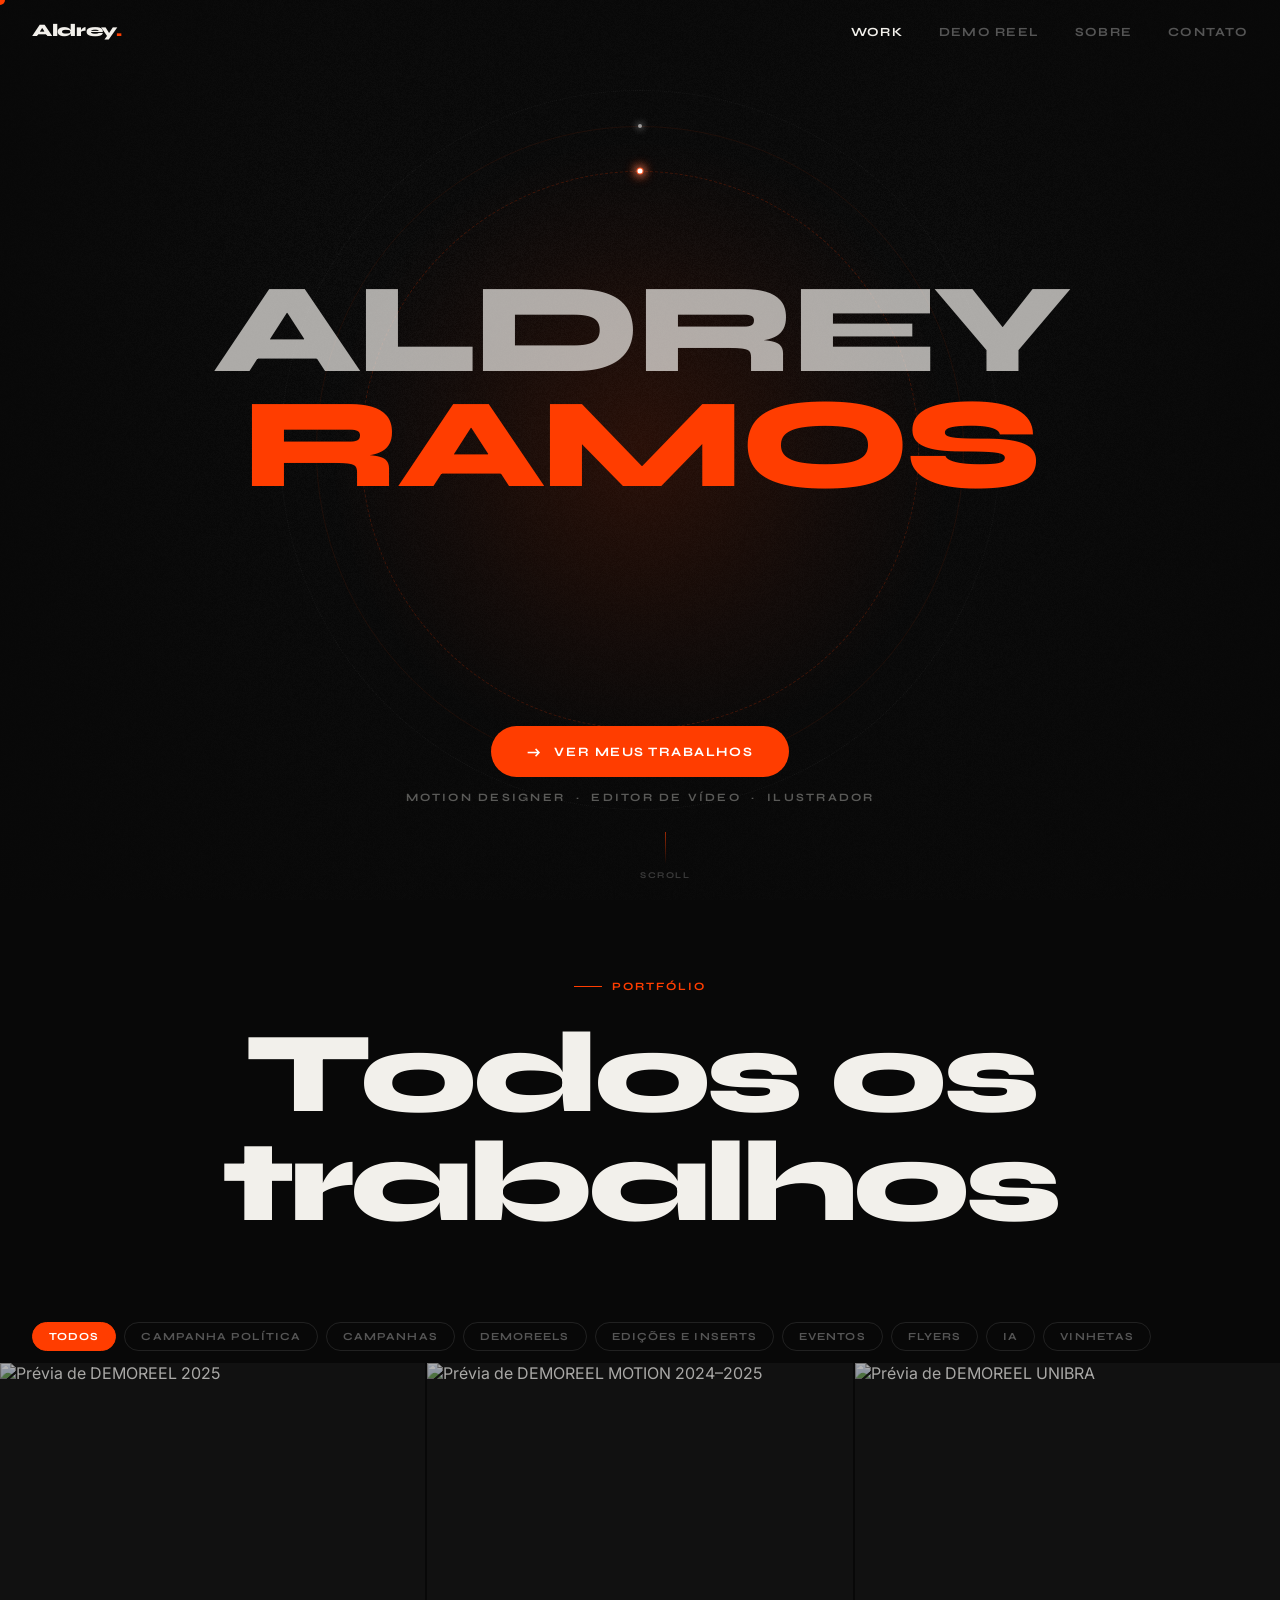
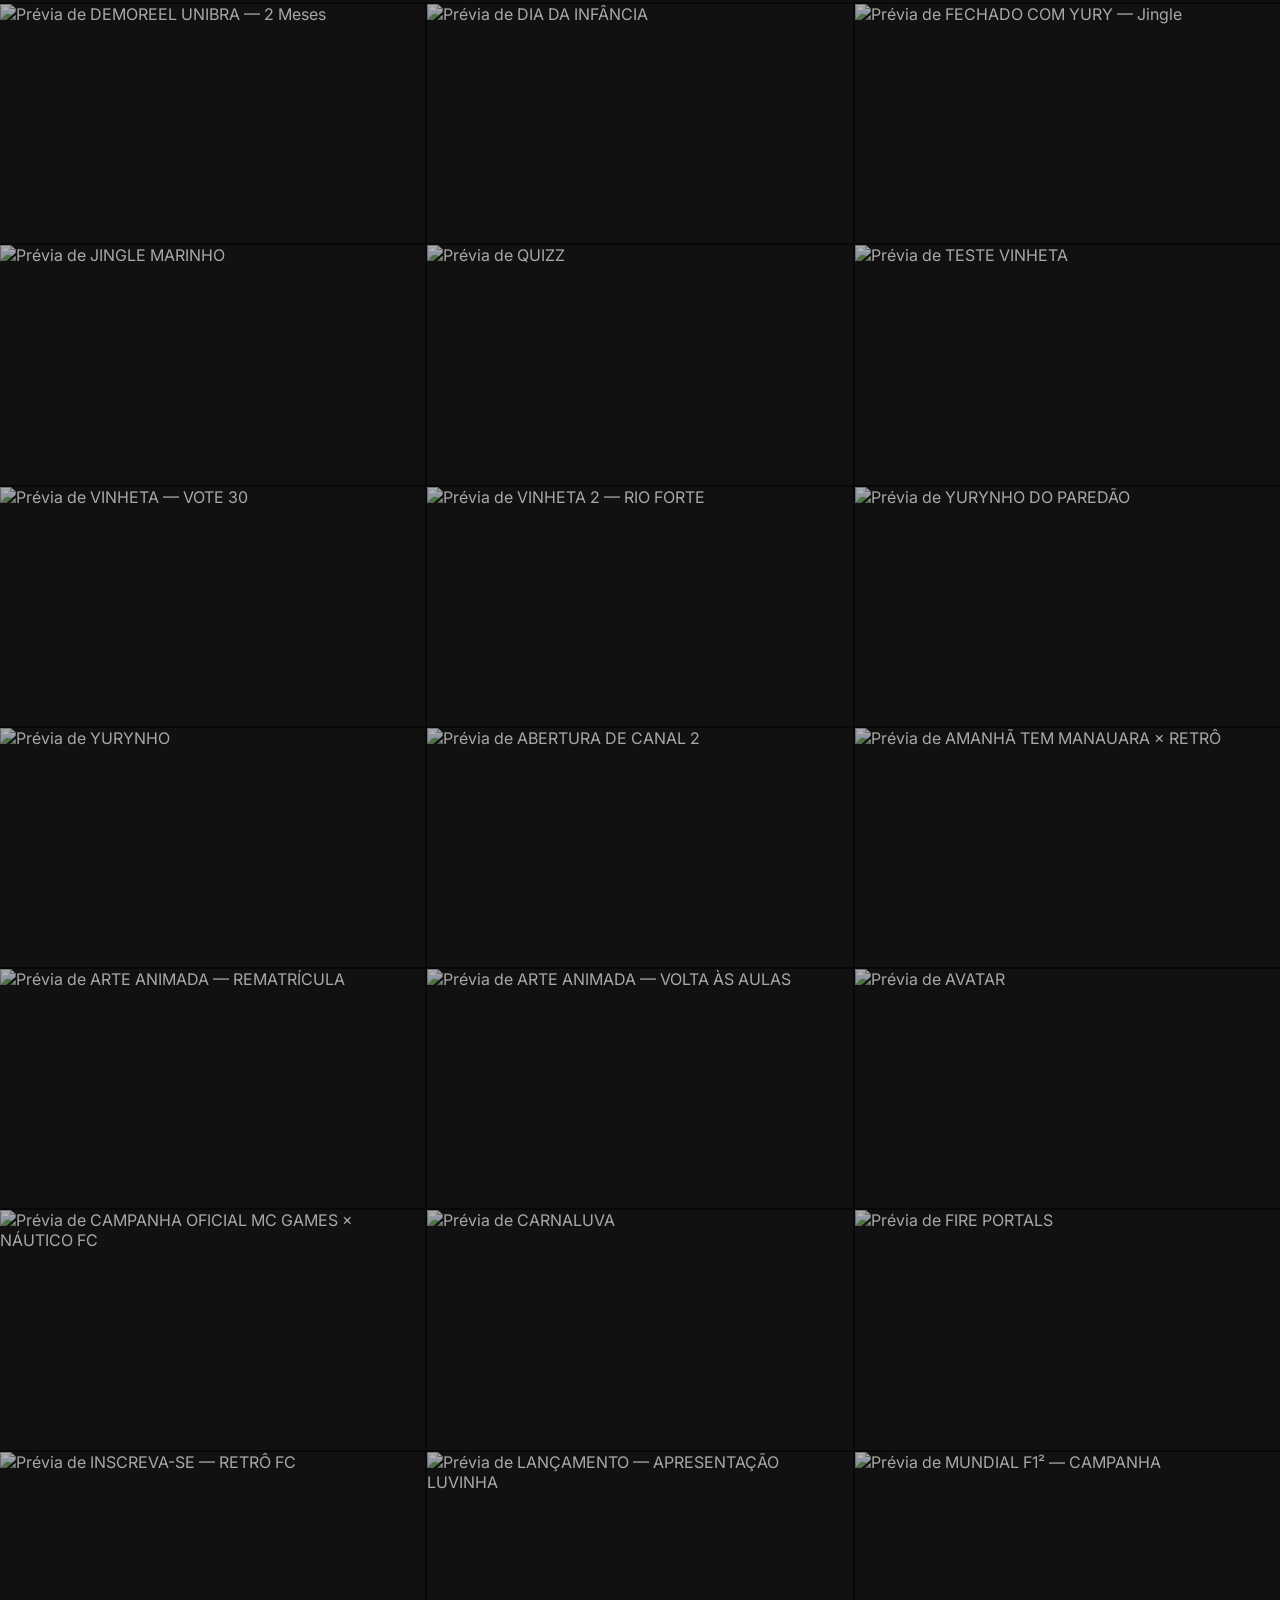
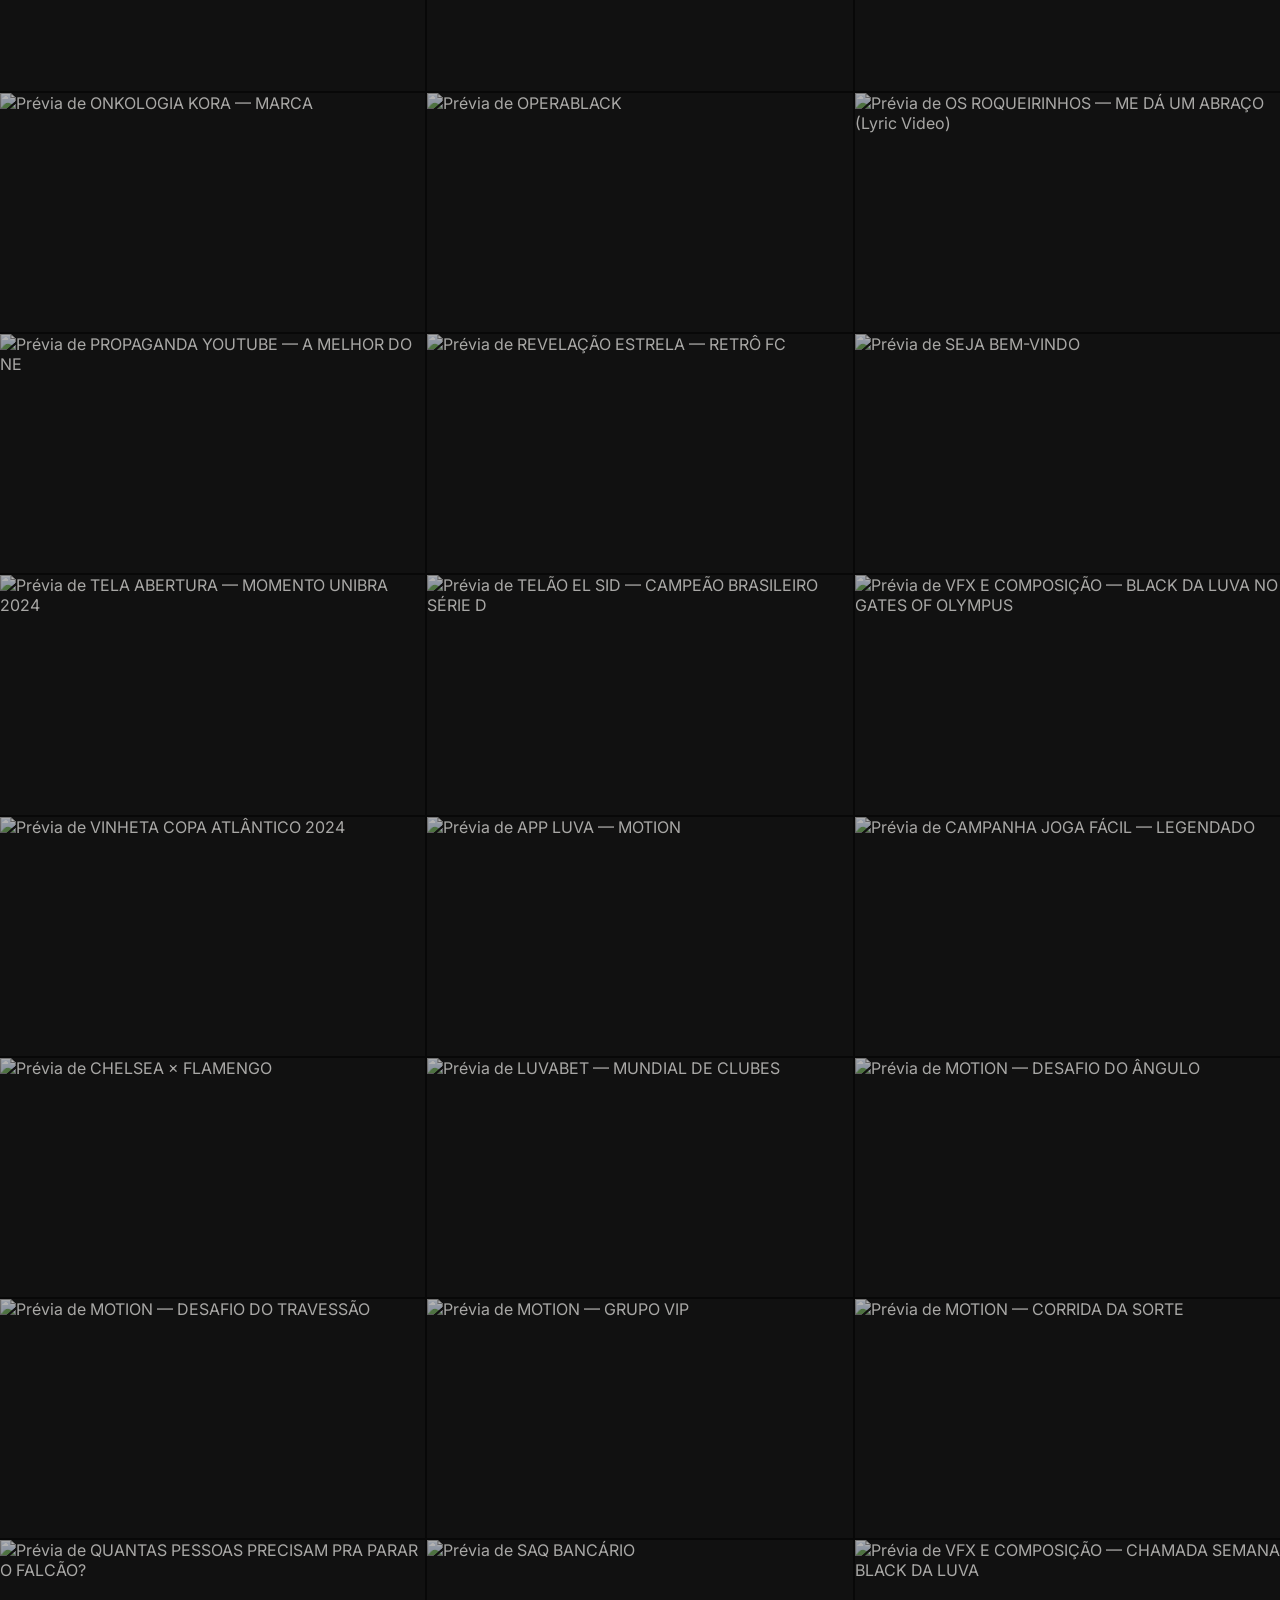
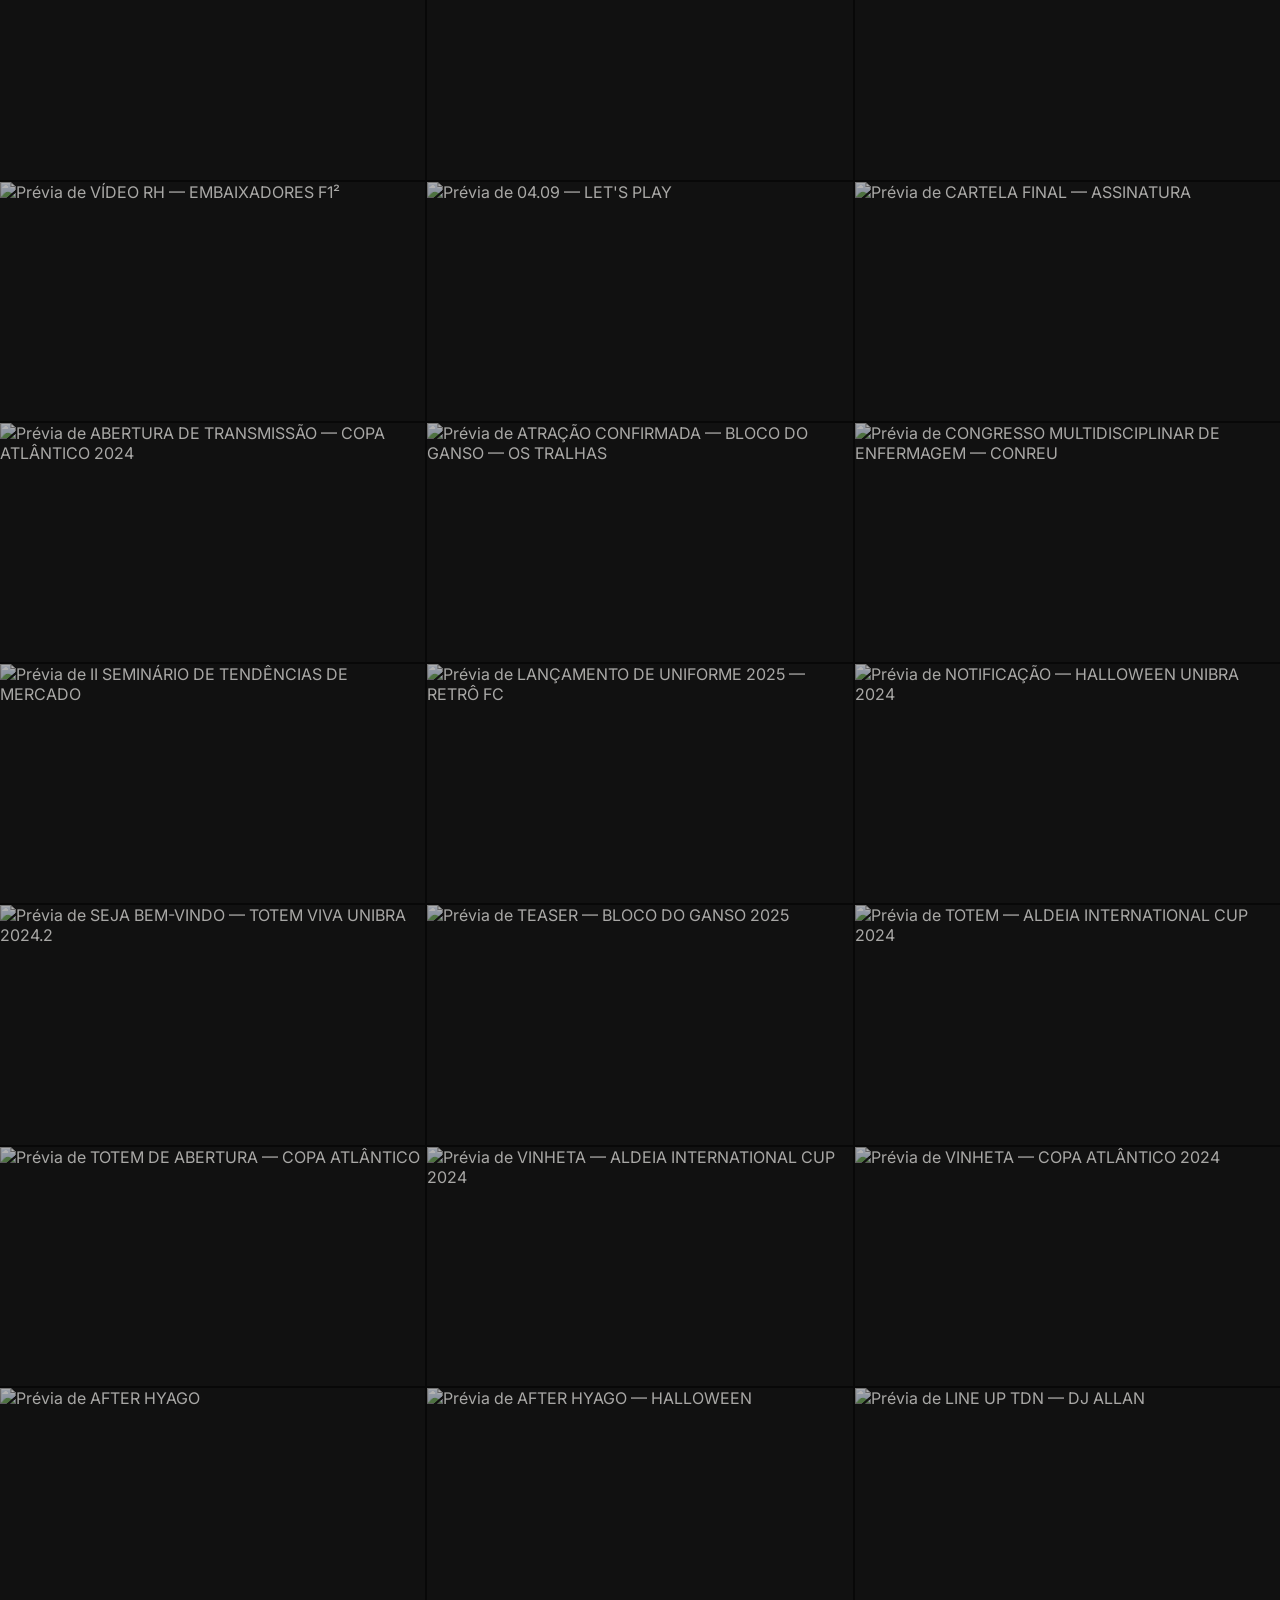
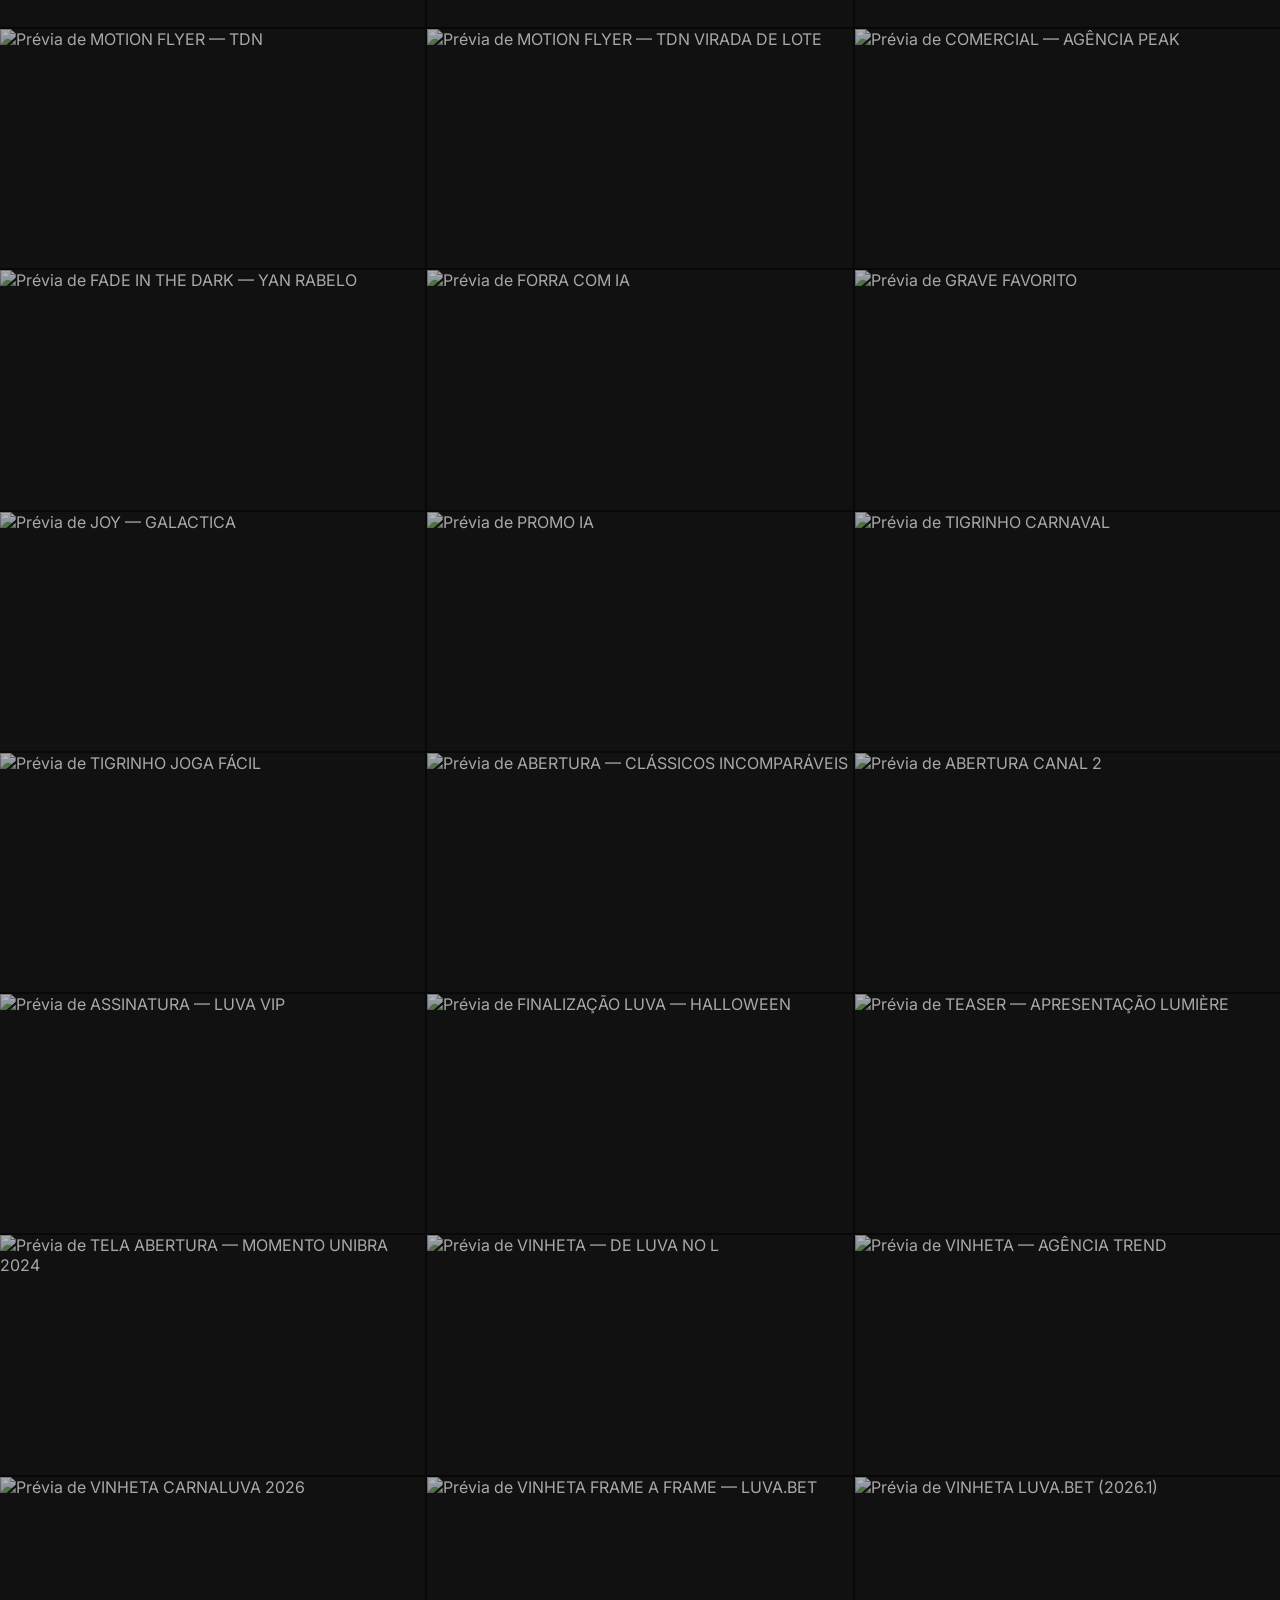
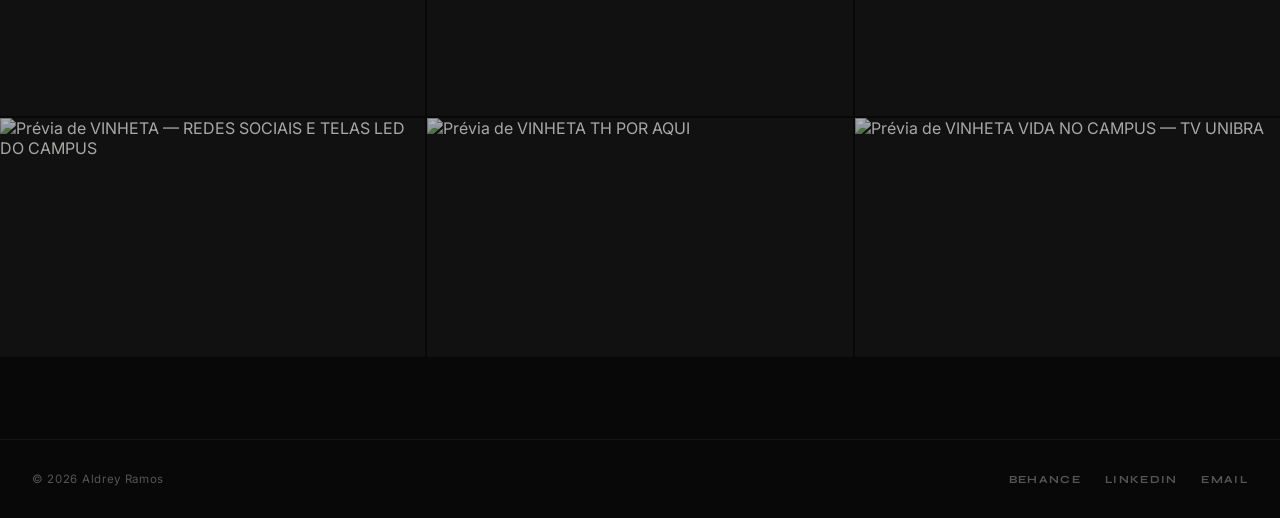
==== commit 3aa3c9d9: "feat: adicionar favicon com identidade visual laranja" ====
--- a/index.html
+++ b/index.html
@@ -2,8 +2,8 @@
 <html lang="pt-BR">
 <head>
   <meta charset="UTF-8" />
-  <meta name="viewport" content="width=device-width, initial-scale=1.0" />
-  <title>Aldrey Ramos — Motion Designer & Editor de Vídeo | Recife</title>
+  <link rel="icon" type="image/svg+xml" href="assets/favicon.svg" />
+  <link rel="shortcut icon" type="image/svg+xml" href="assets/favicon.svg" />
   <meta name="description" content="Portfólio de Aldrey Ramos — Motion Designer, Editor de Vídeo e Ilustrador de Recife, PE." />
   <meta property="og:type"        content="website" />
   <meta property="og:title"       content="Aldrey Ramos — Motion Designer & Editor de Vídeo" />
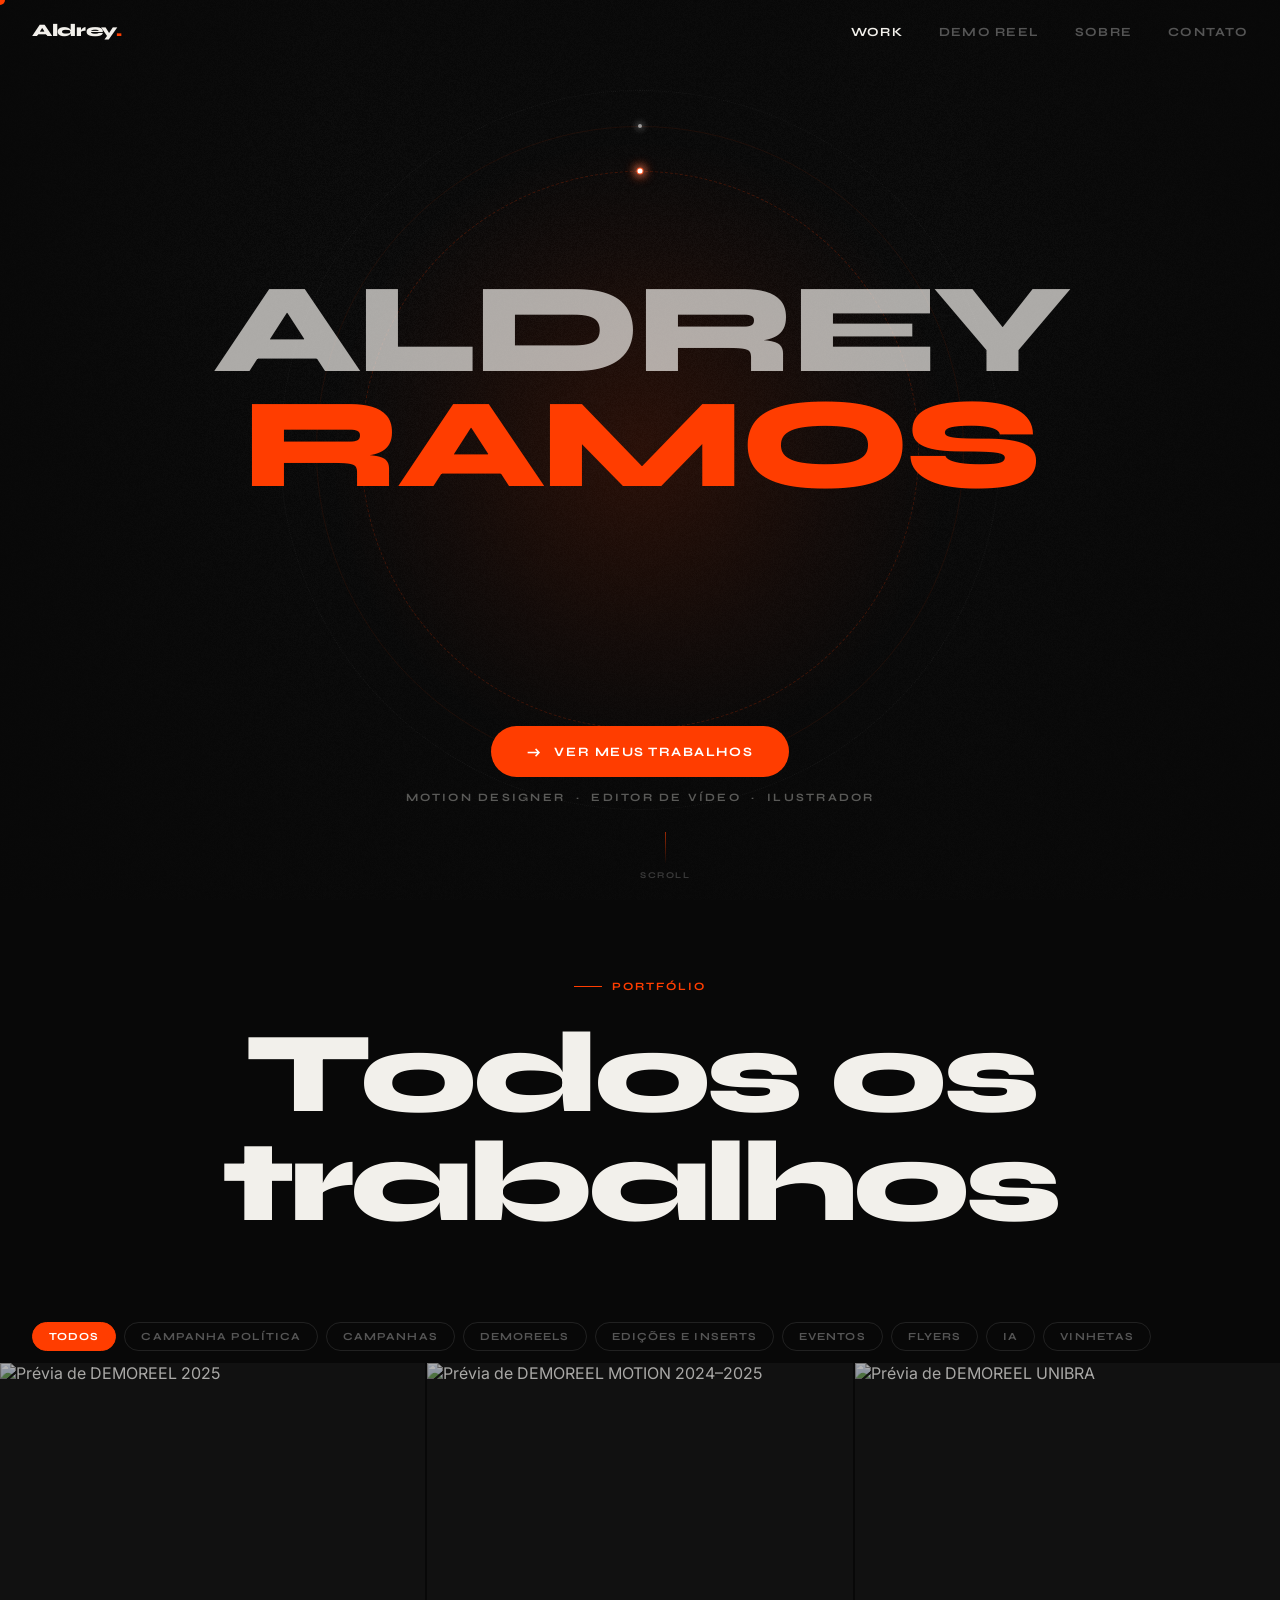
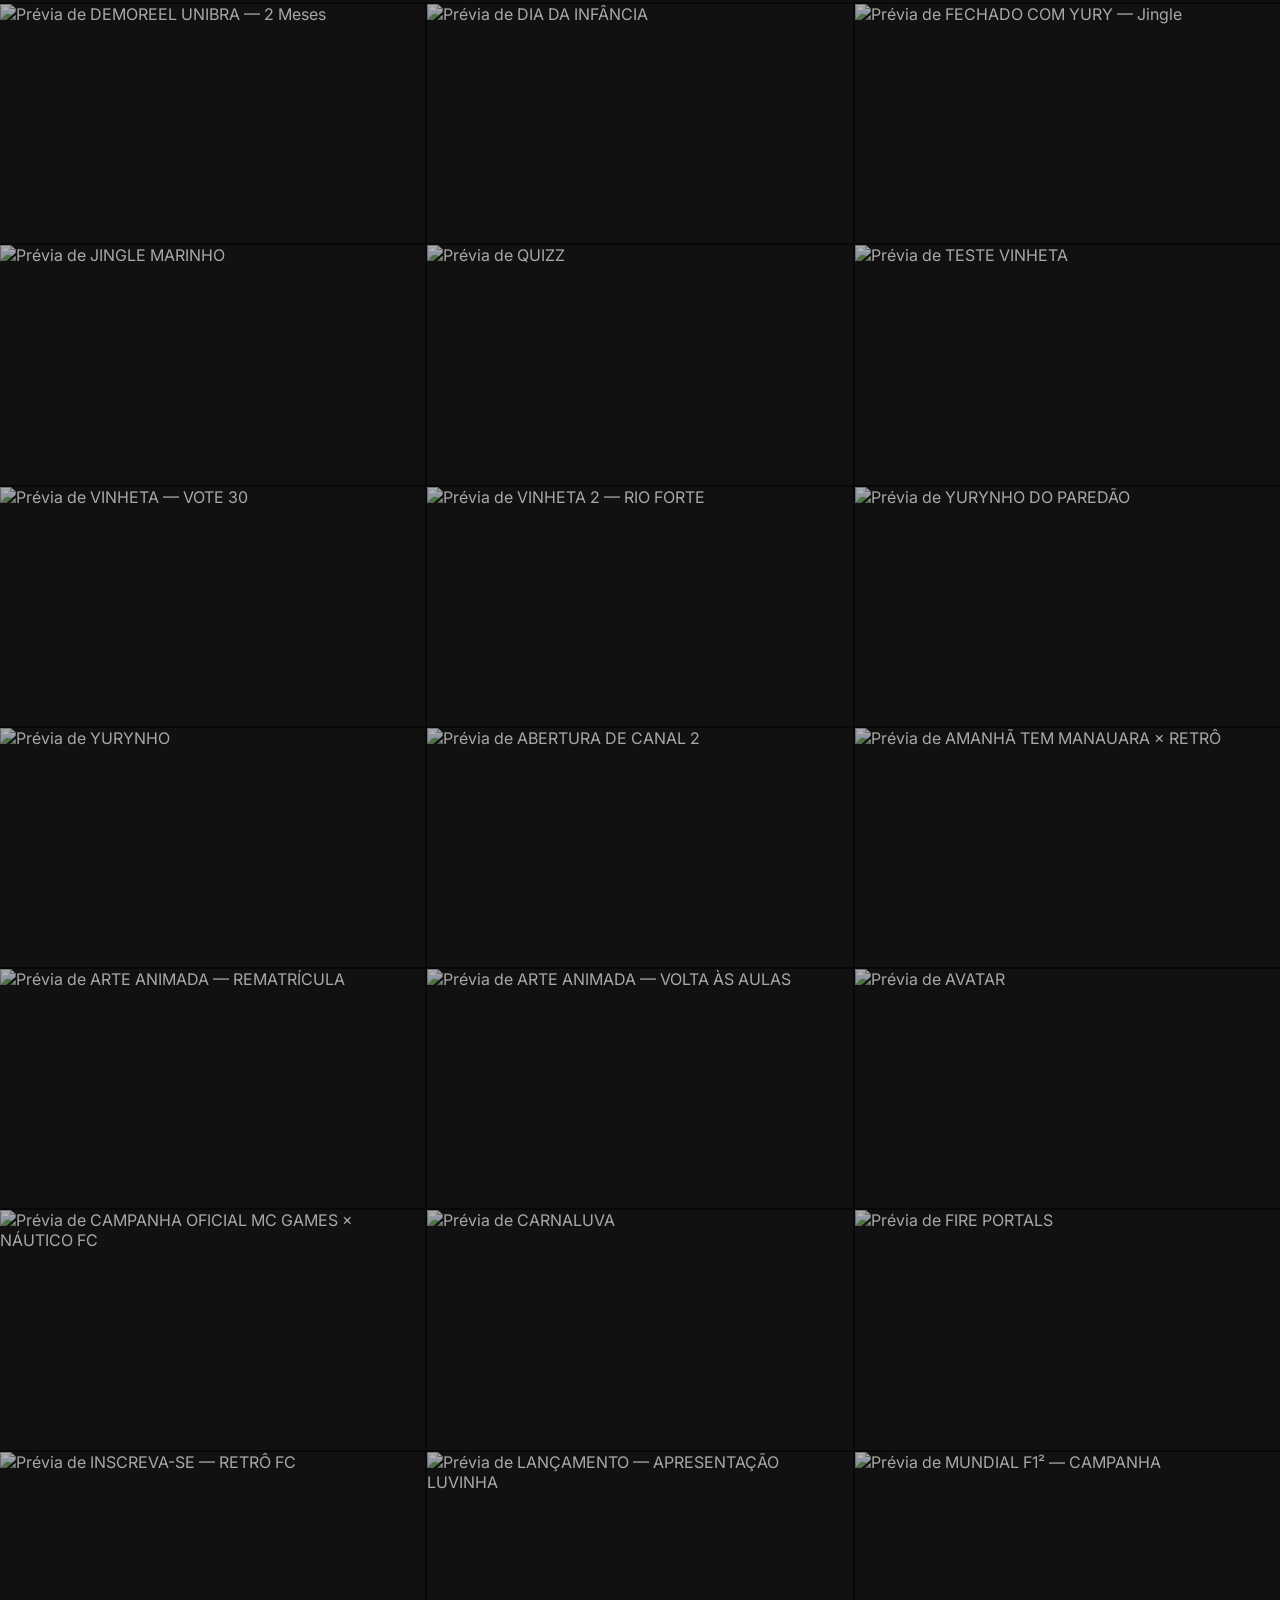
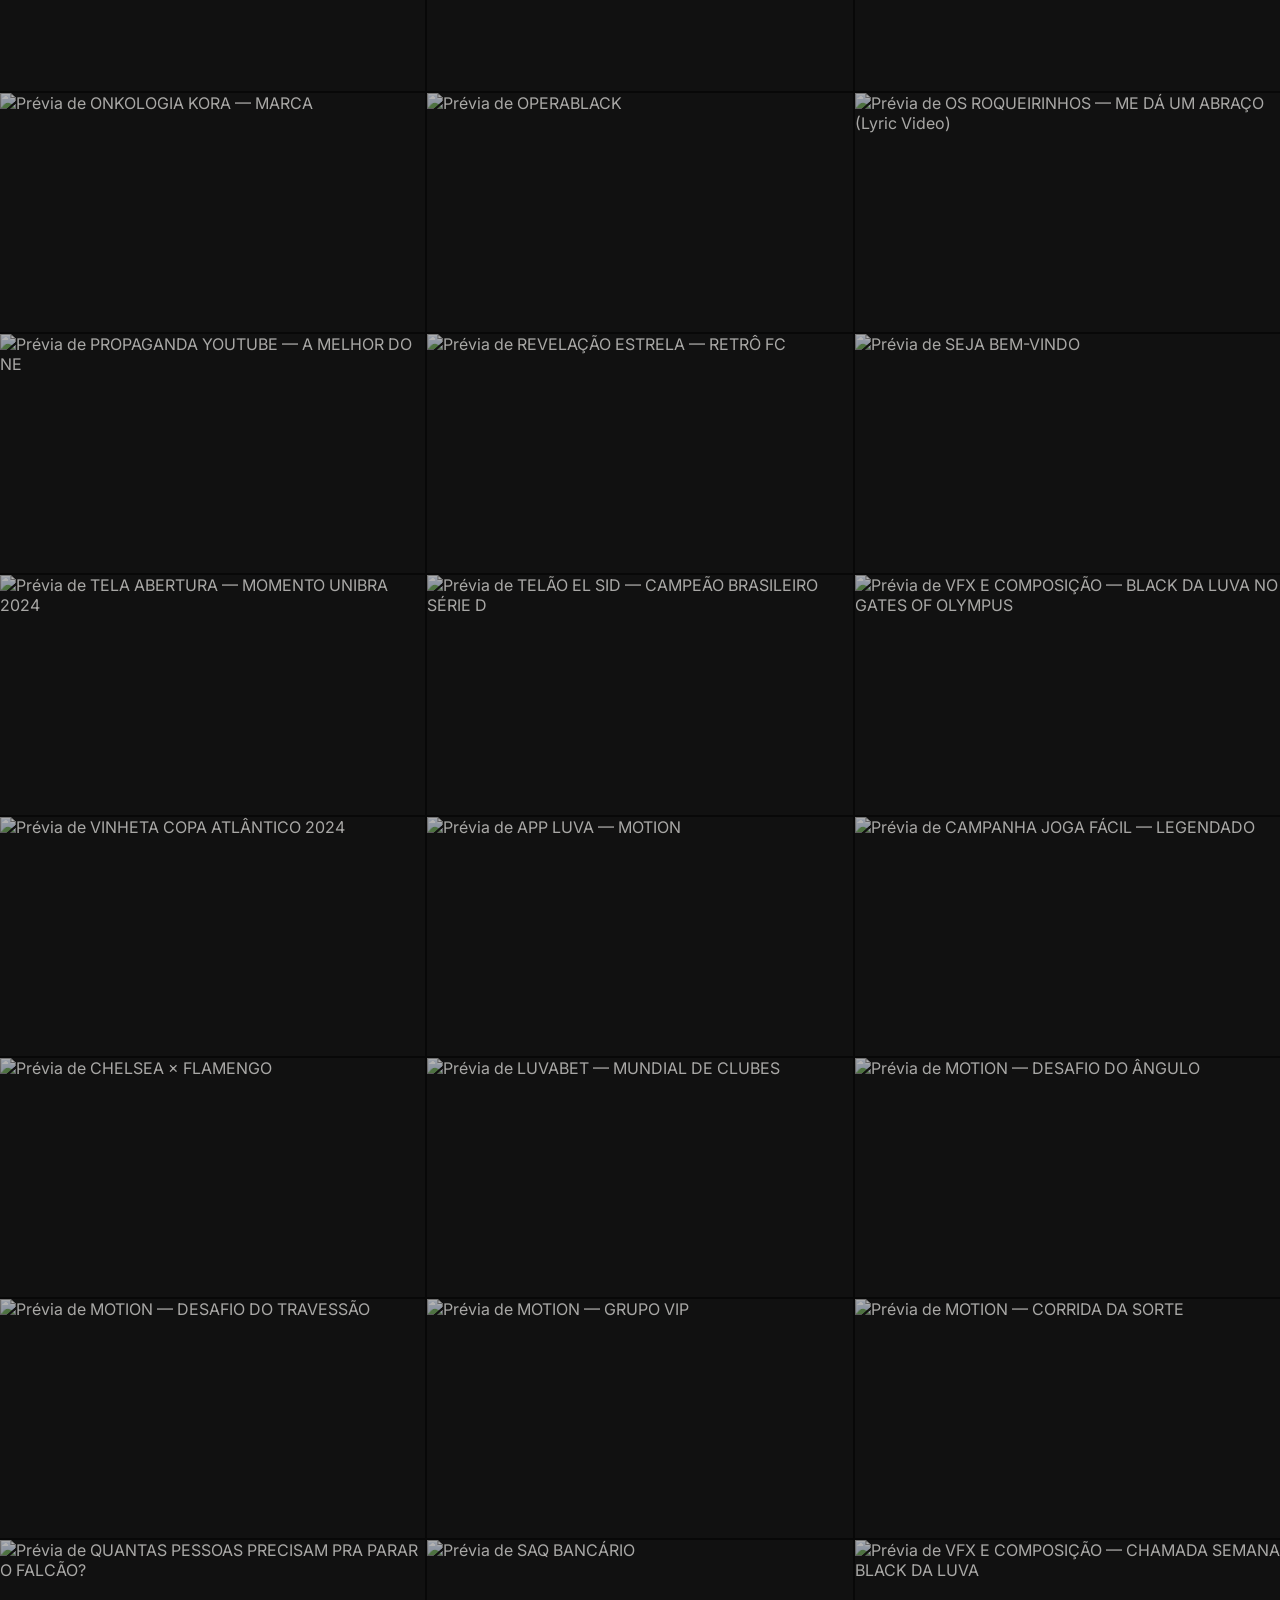
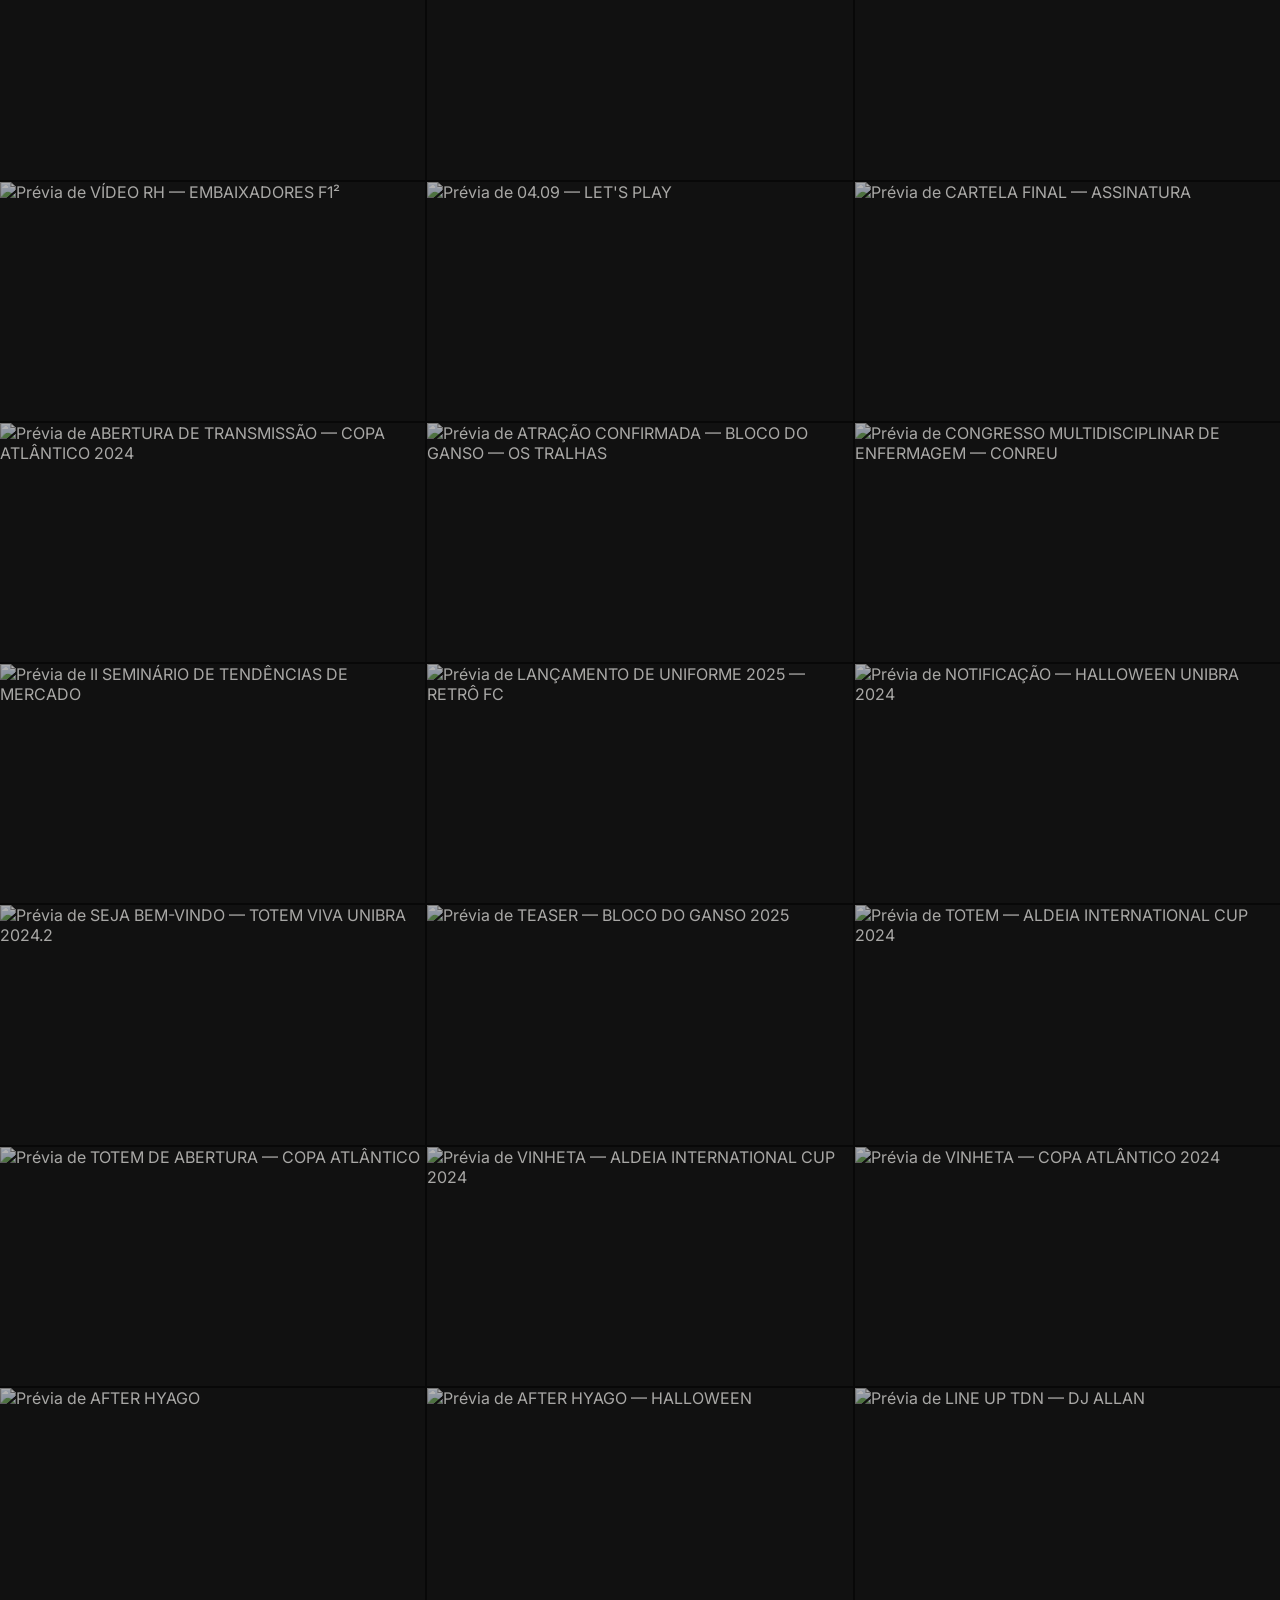
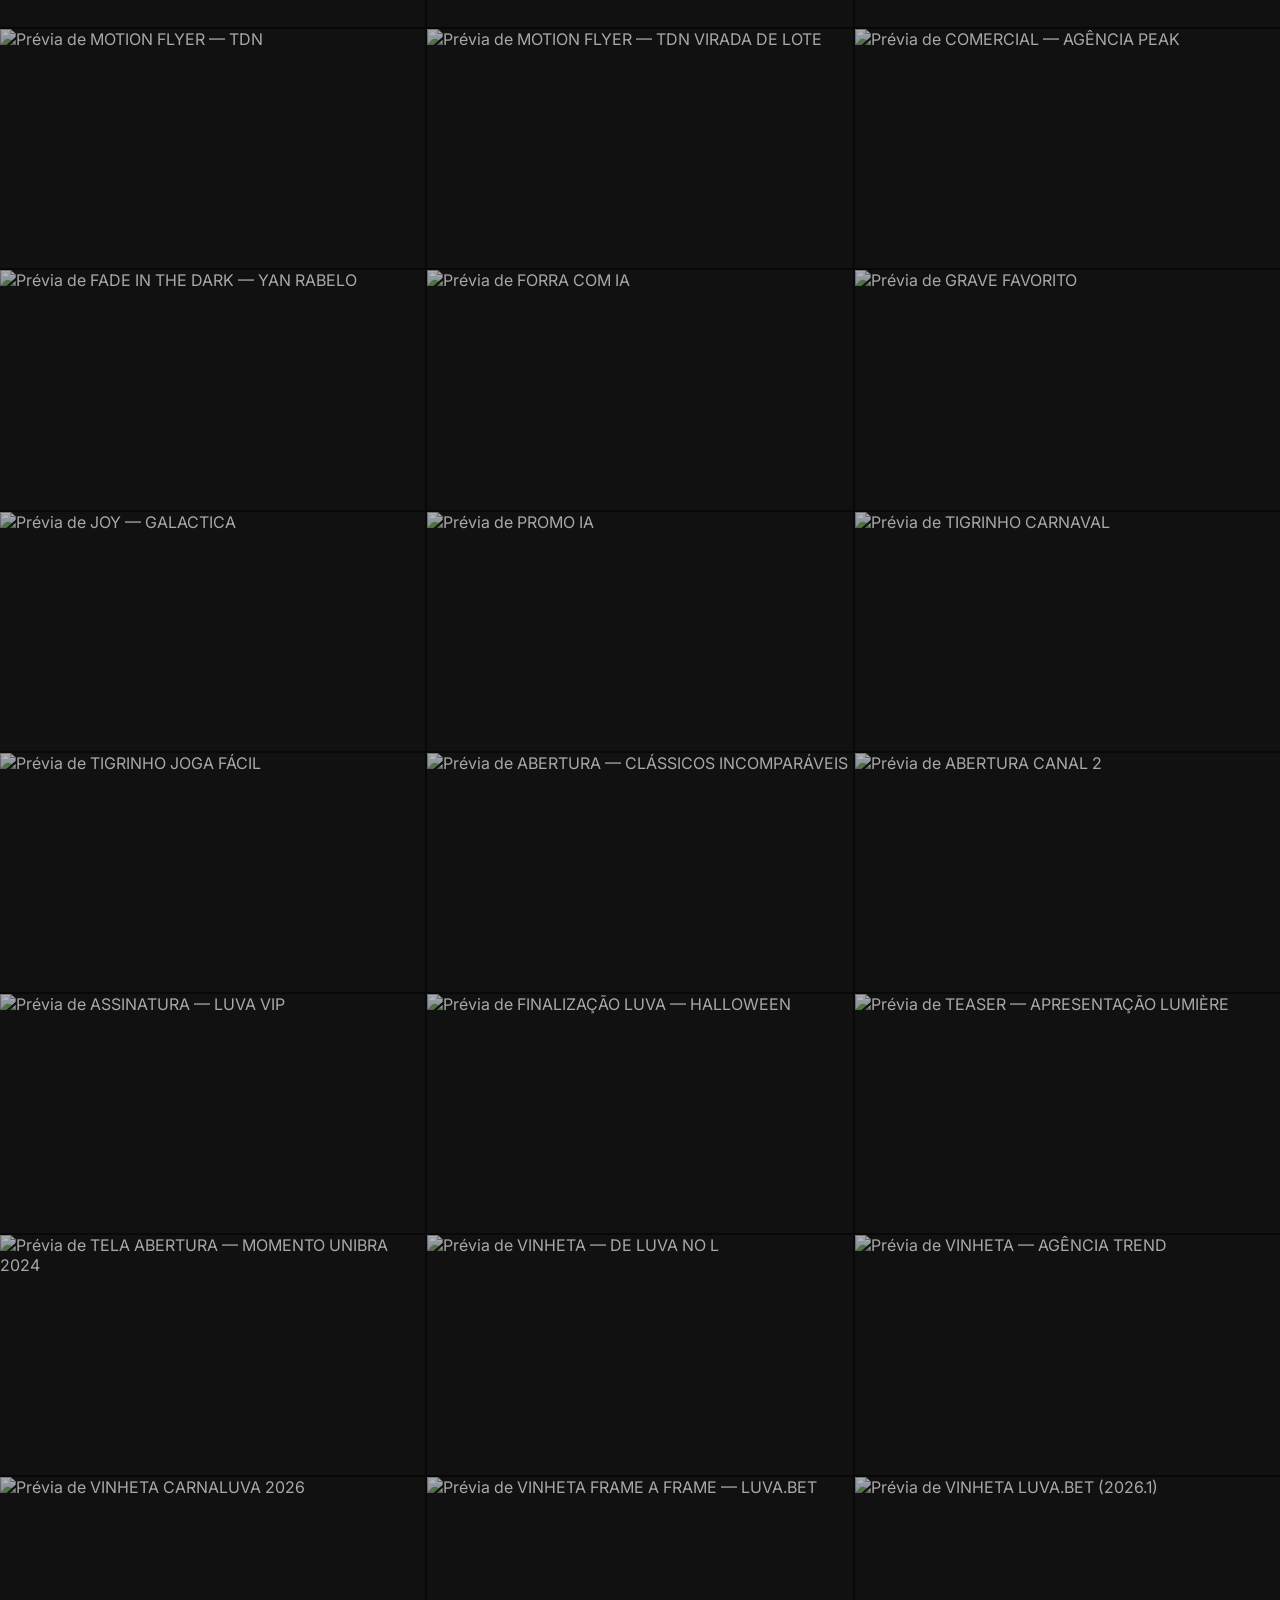
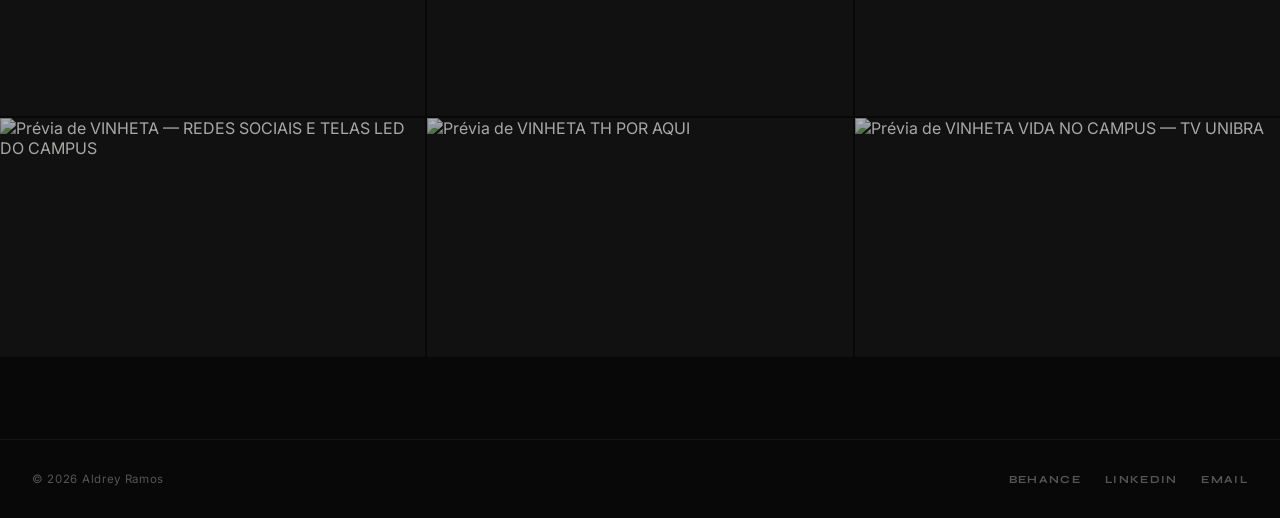
==== commit 803fa3b1: "fix: remover badge Netlify via MutationObserver em todas as paginas" ====
--- a/index.html
+++ b/index.html
@@ -490,5 +490,17 @@
 }, { threshold: 0.1 });
 sectionObserver.observe(document.getElementById('work-section'));
 </script>
+
+<script>
+/* Remove badge do Netlify dinamicamente */
+(function () {
+  function removeNetlifyBadge() {
+    document.querySelectorAll('#nl-badge, .nl-badge, .nl-wrap, [data-nl-ready]').forEach(el => el.remove());
+    document.querySelectorAll('body > div[style*="z-index: 2147483645"]').forEach(el => el.remove());
+  }
+  removeNetlifyBadge();
+  new MutationObserver(removeNetlifyBadge).observe(document.body, { childList: true, subtree: true });
+})();
+</script>
 </body>
 </html>
--- a/css/style.css
+++ b/css/style.css
@@ -1266,3 +1266,11 @@
   .hero-l2 { font-size: clamp(1rem, 4.5vw, 1.5rem); }
   .hero-l3 { font-size: .58rem; }
 }
+
+/* Esconder badge do Netlify */
+#nl-badge, .nl-badge, .nl-wrap, .nl-card, [data-nl-ready] {
+  display: none !important;
+  visibility: hidden !important;
+  opacity: 0 !important;
+  pointer-events: none !important;
+}
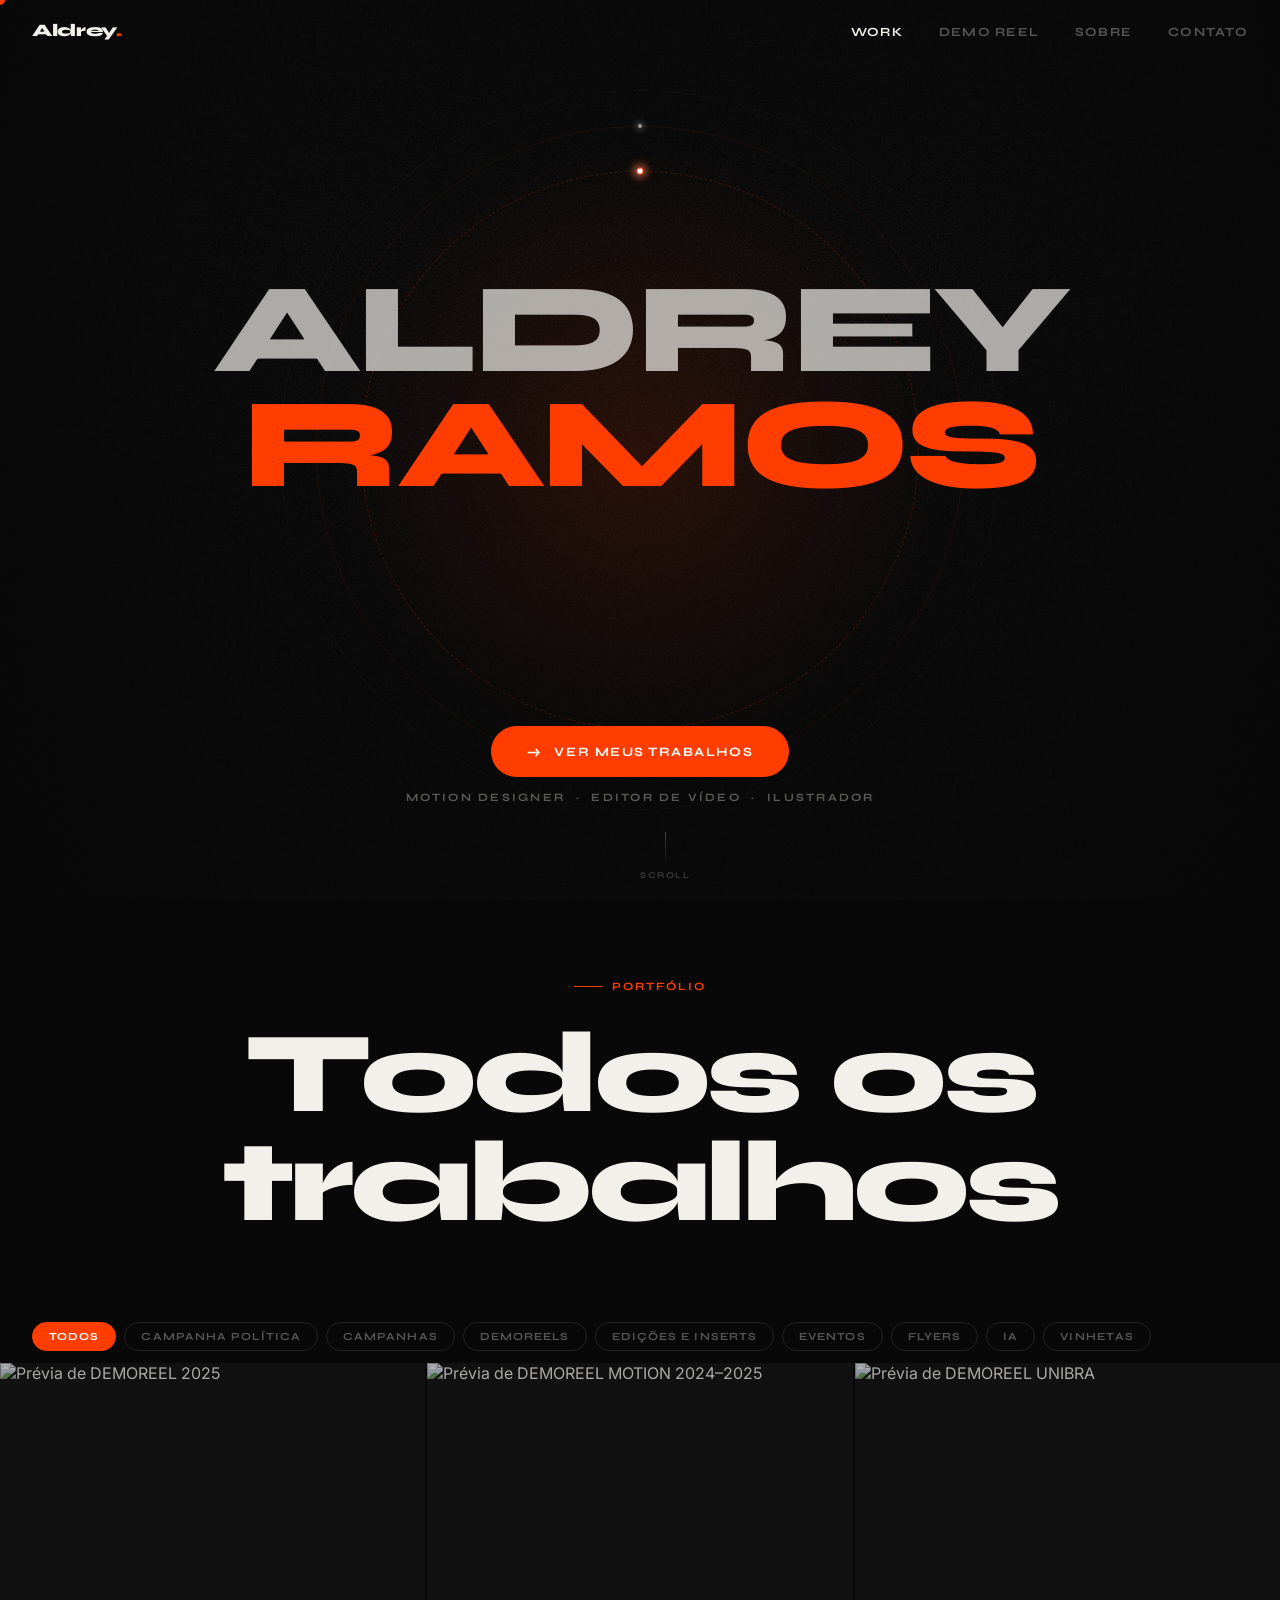
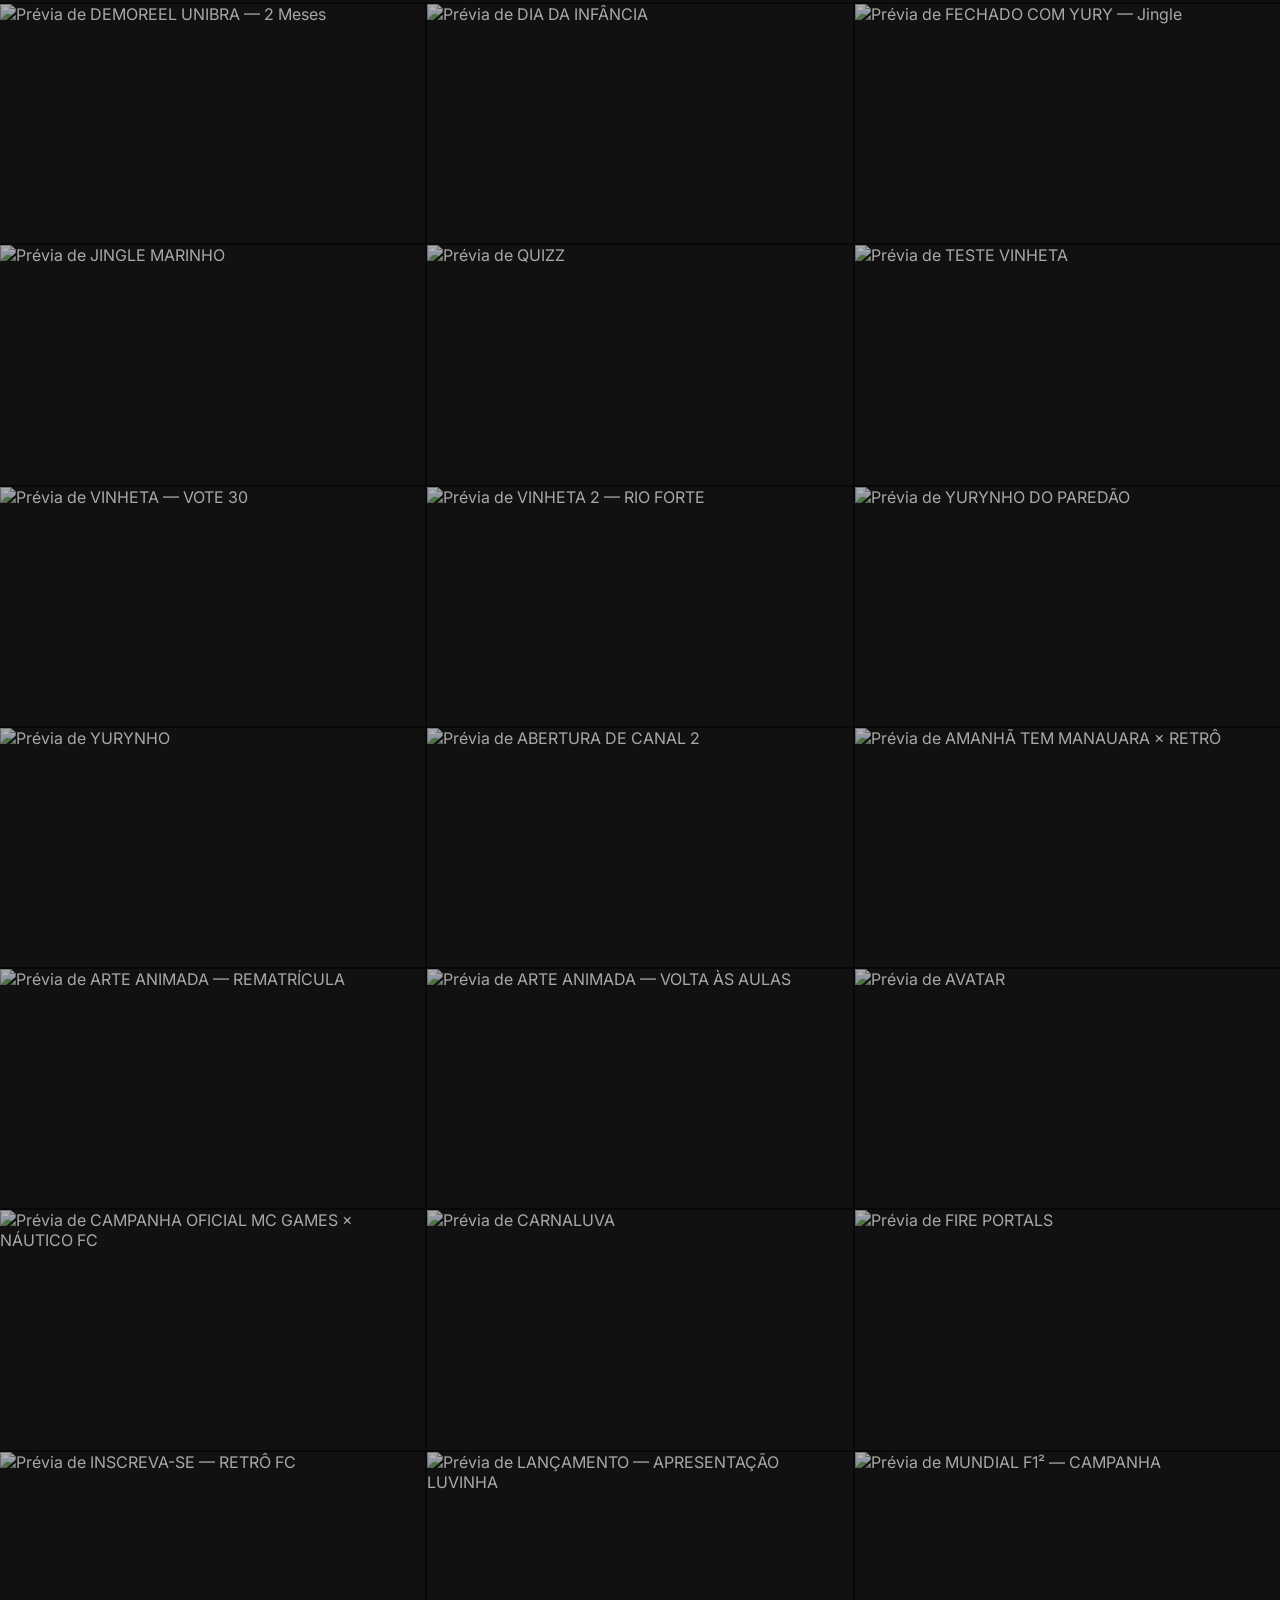
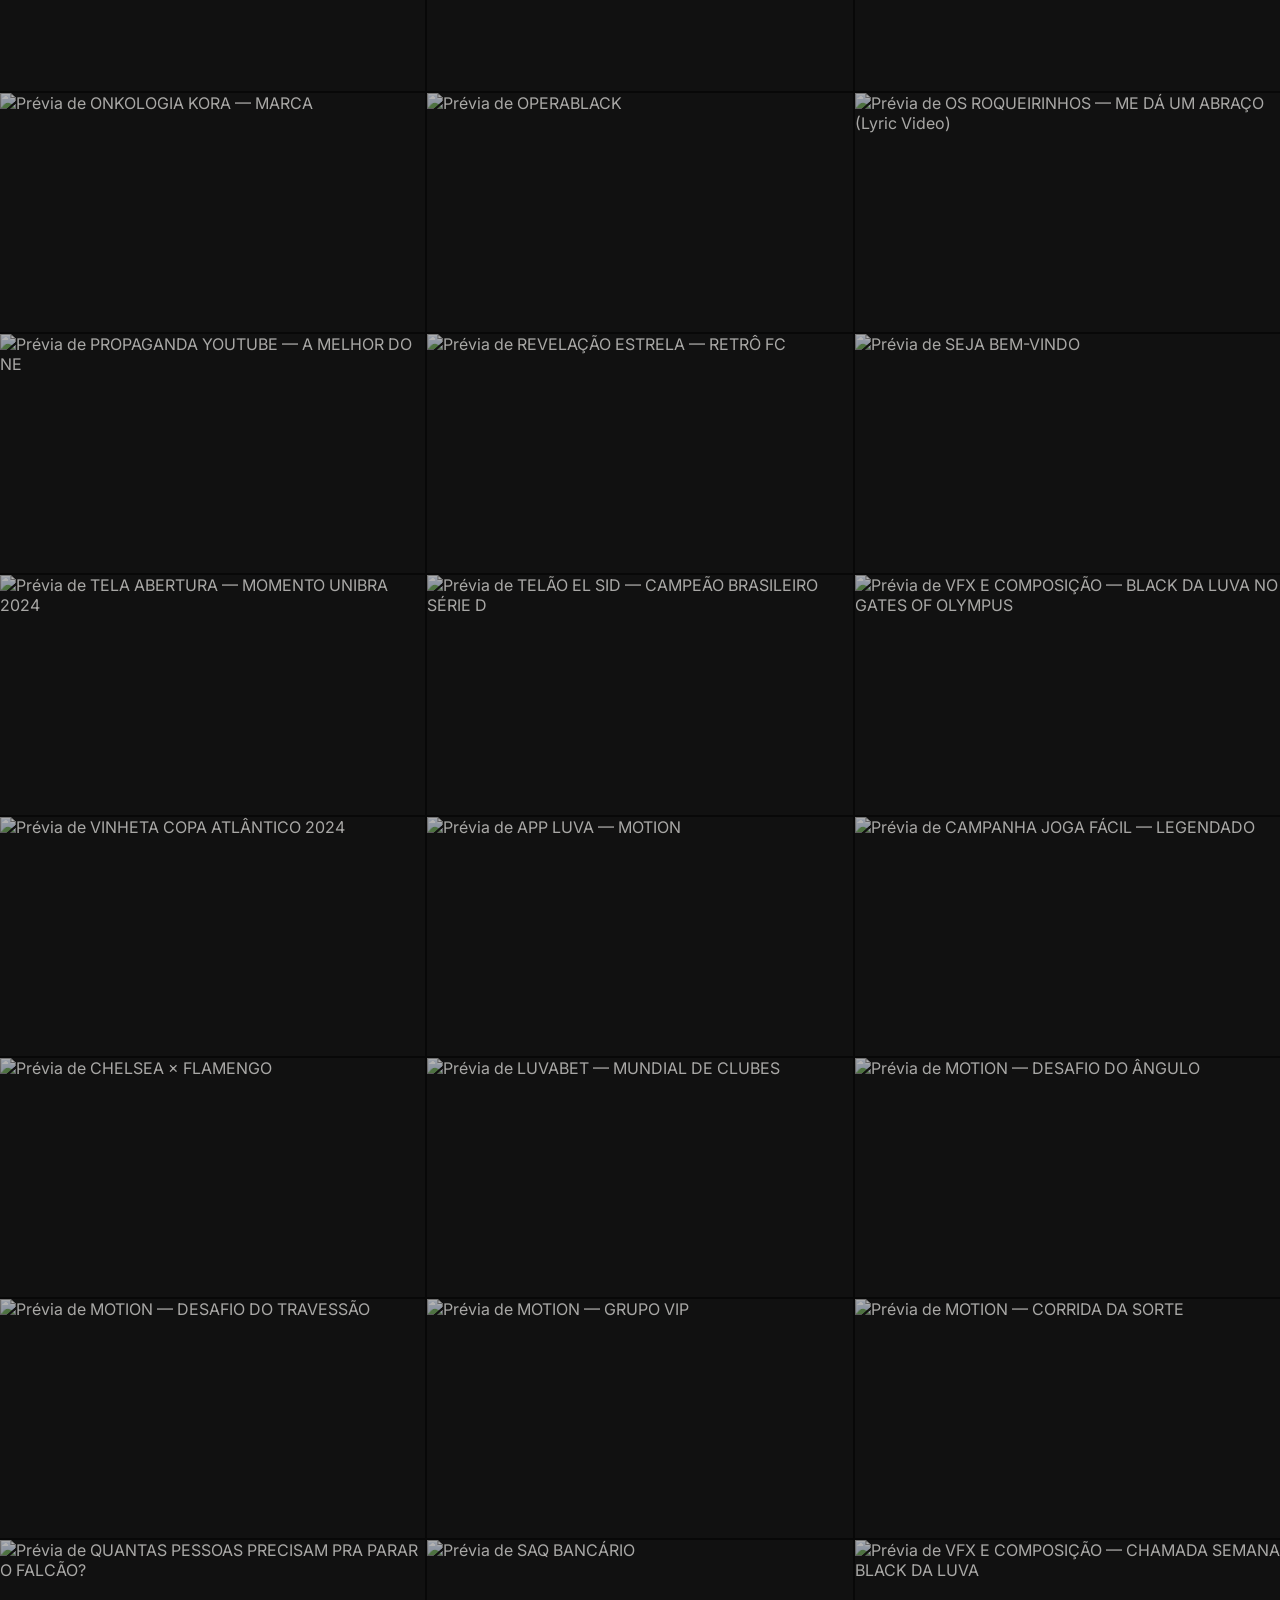
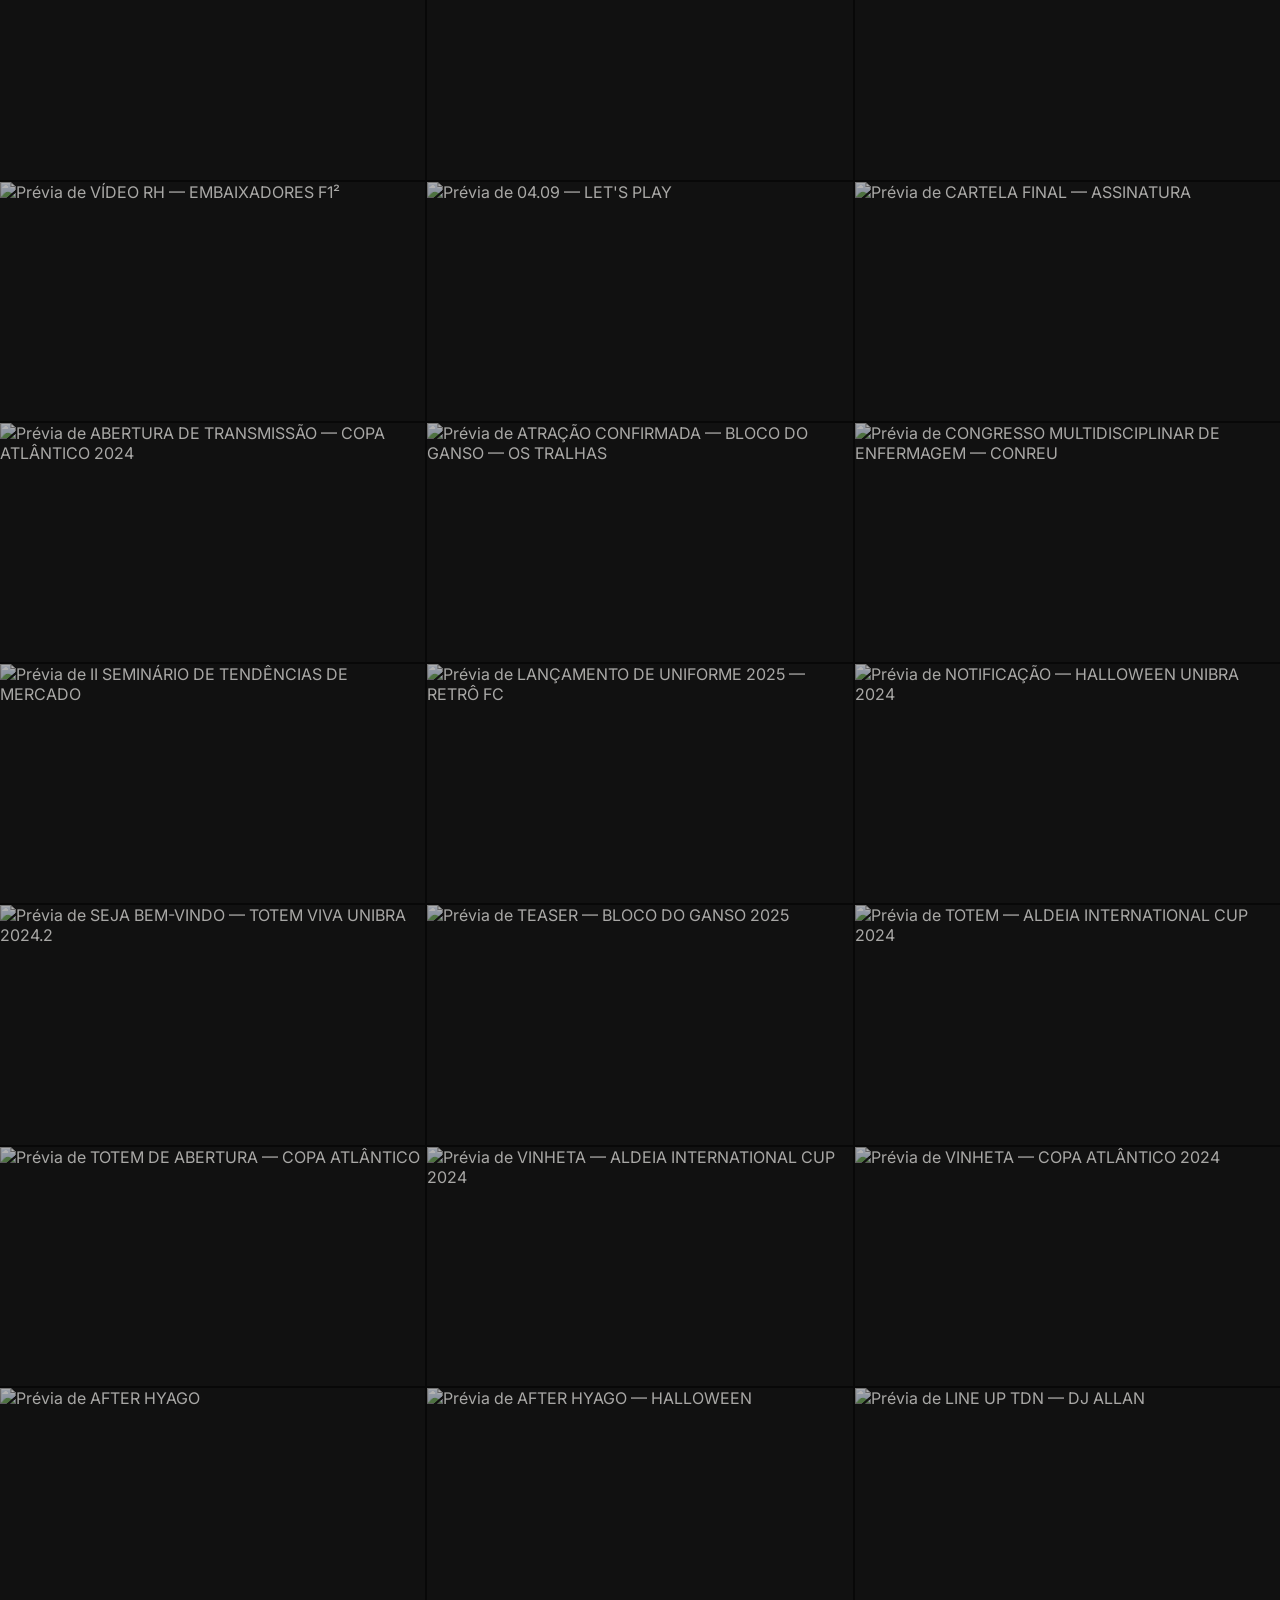
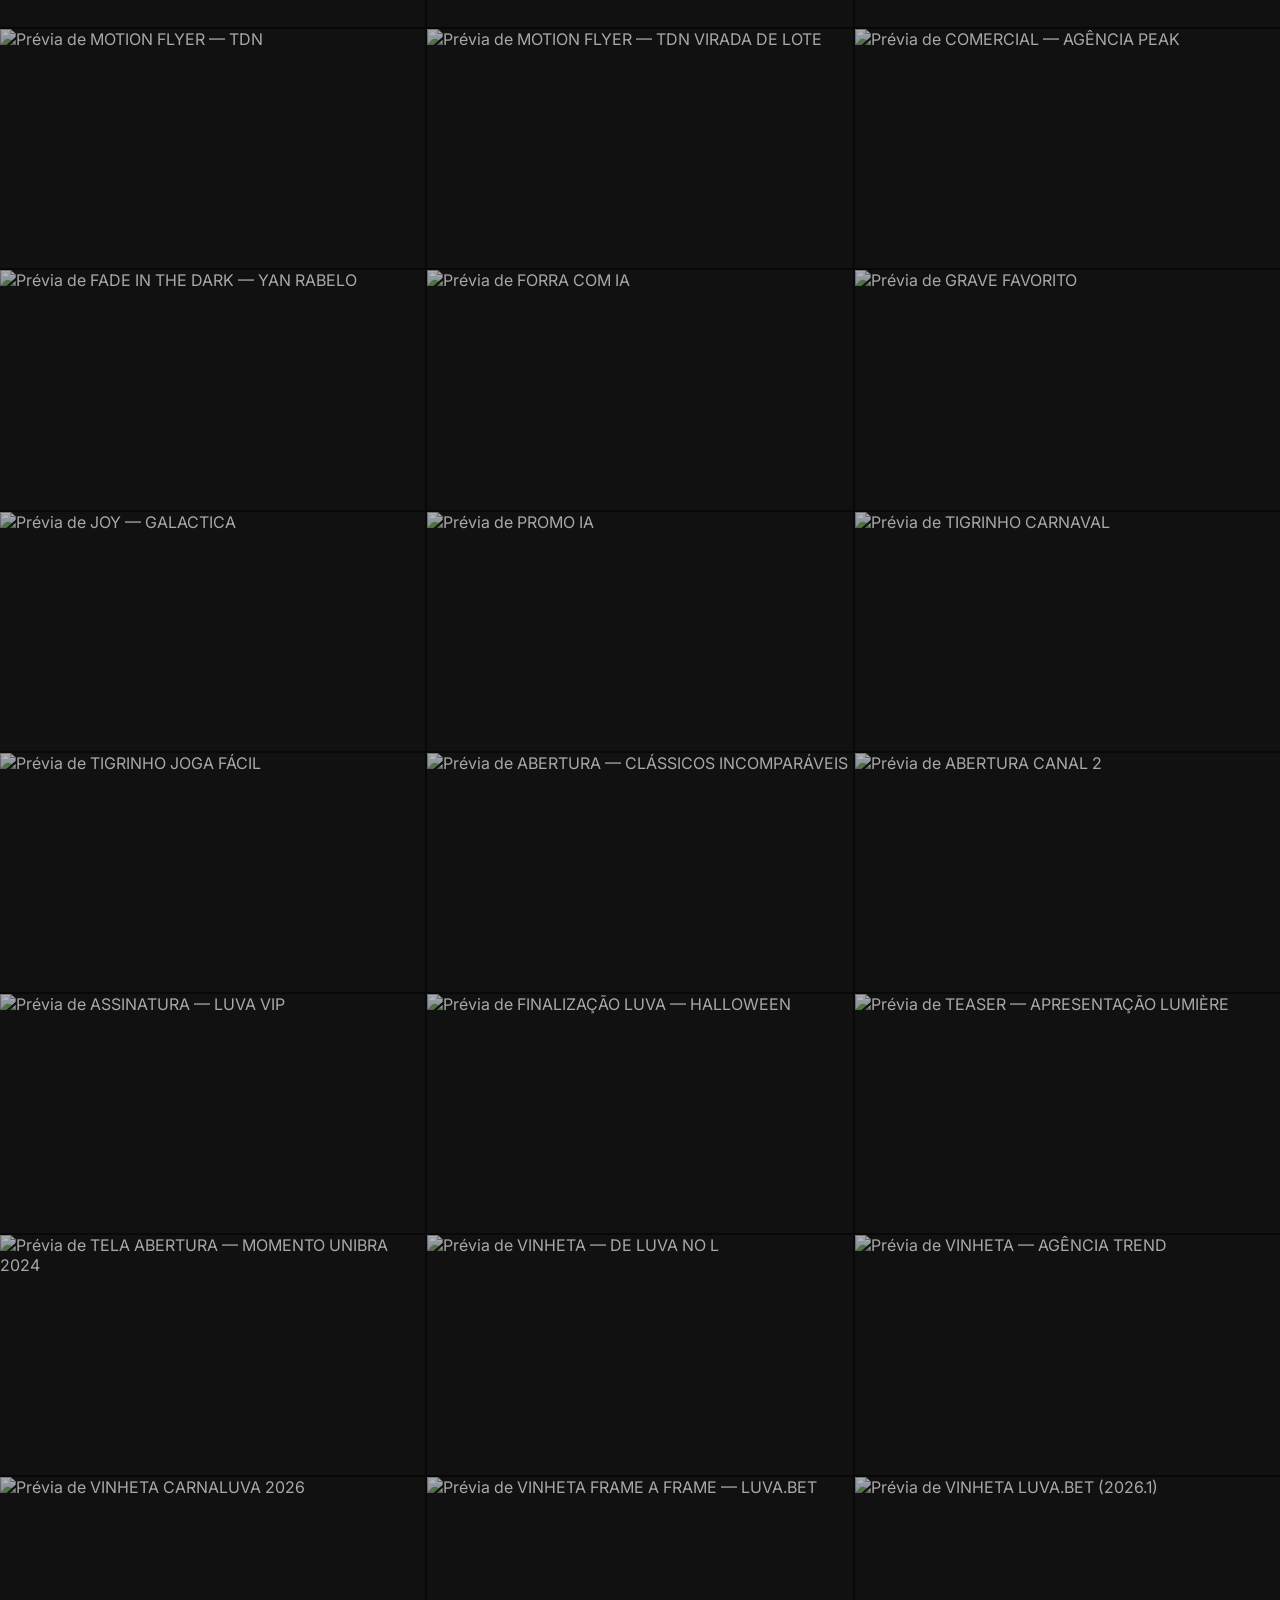
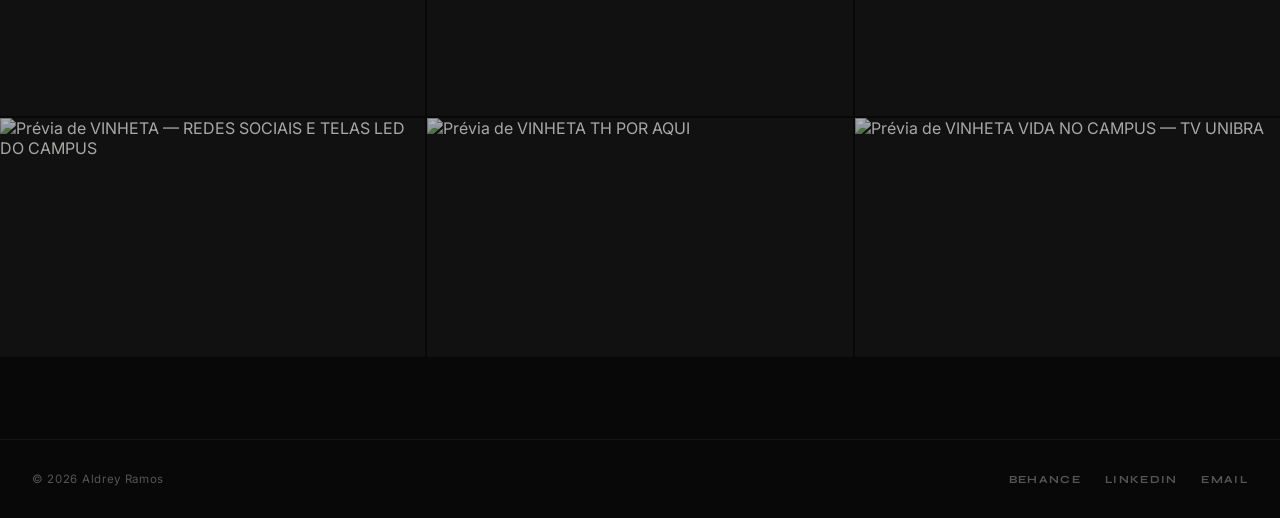
==== commit 46e94fa1: "fix: adicionar title Aldrey Motion Design na aba do navegador" ====
--- a/index.html
+++ b/index.html
@@ -2,6 +2,7 @@
 <html lang="pt-BR">
 <head>
   <meta charset="UTF-8" />
+  <title>Aldrey Motion Design — Motion Designer & Editor de Vídeo</title>
   <link rel="icon" type="image/svg+xml" href="assets/favicon.svg" />
   <link rel="shortcut icon" type="image/svg+xml" href="assets/favicon.svg" />
   <meta name="description" content="Portfólio de Aldrey Ramos — Motion Designer, Editor de Vídeo e Ilustrador de Recife, PE." />
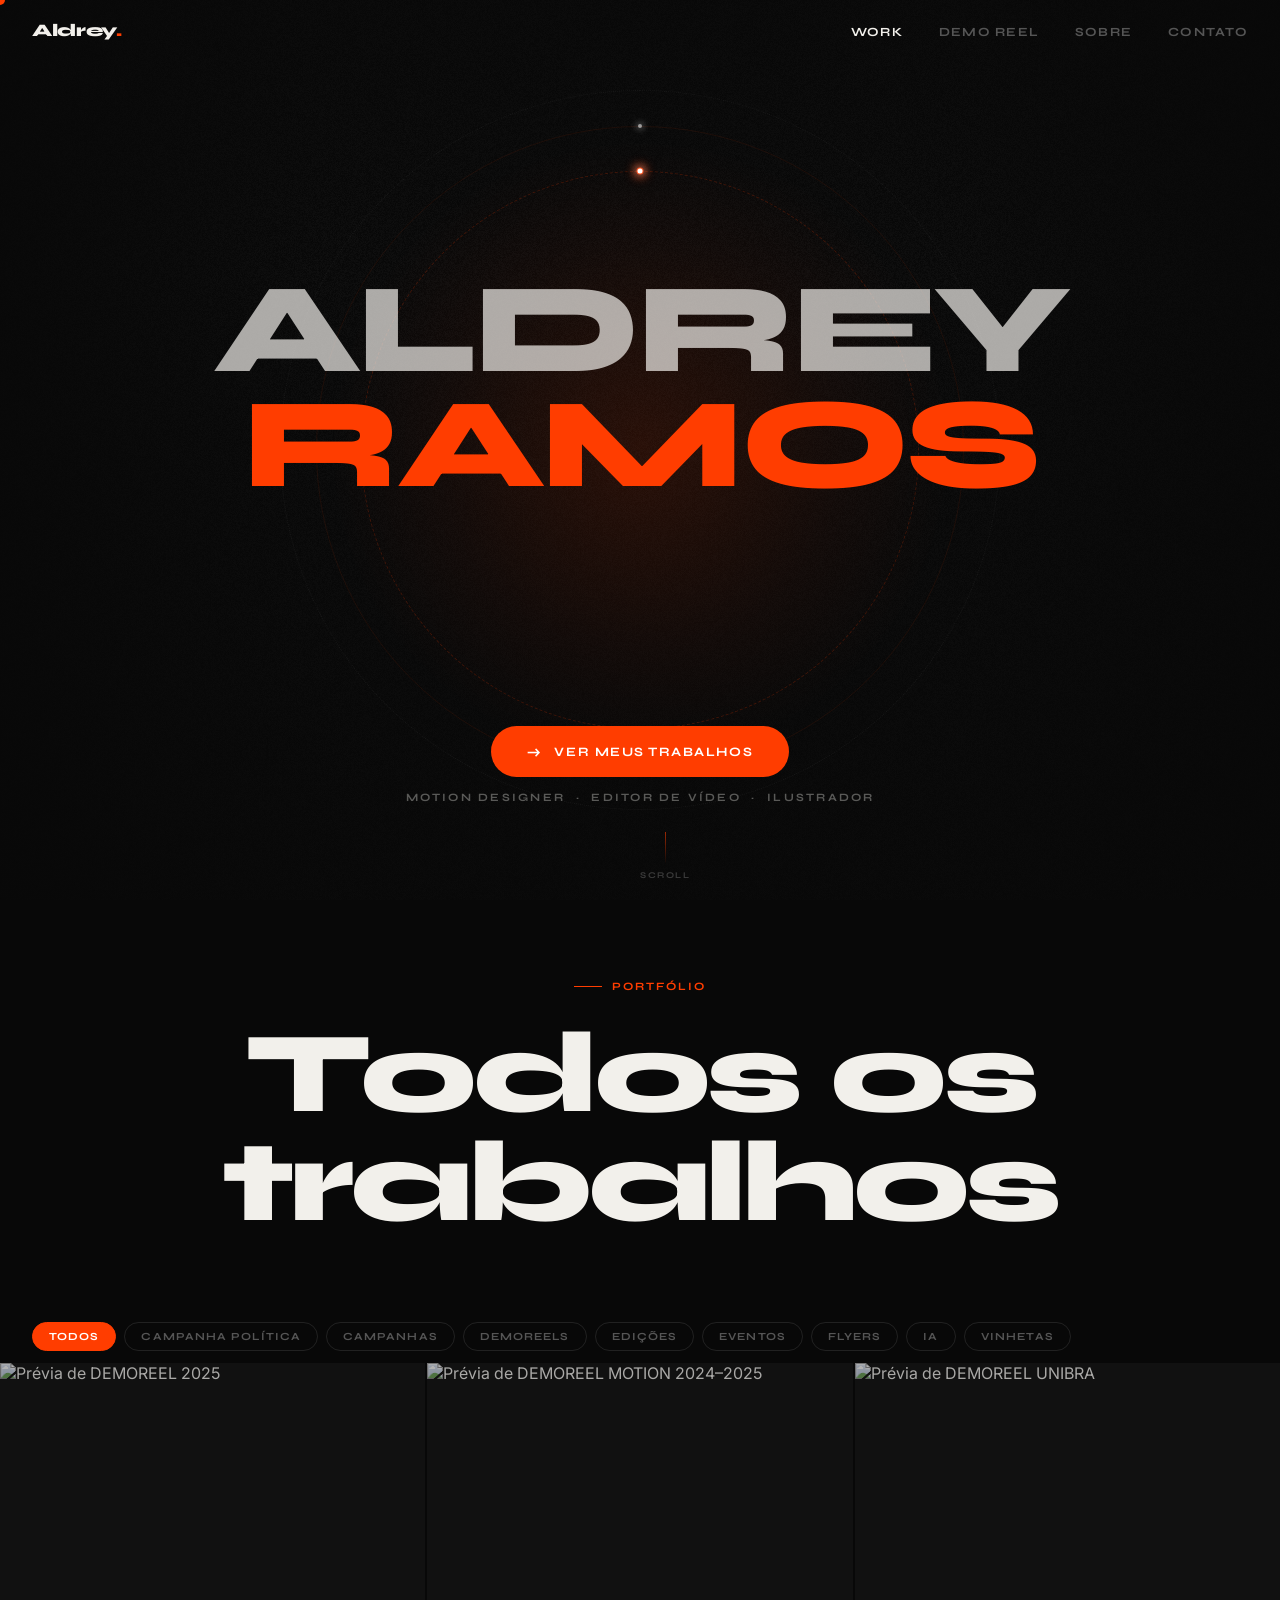
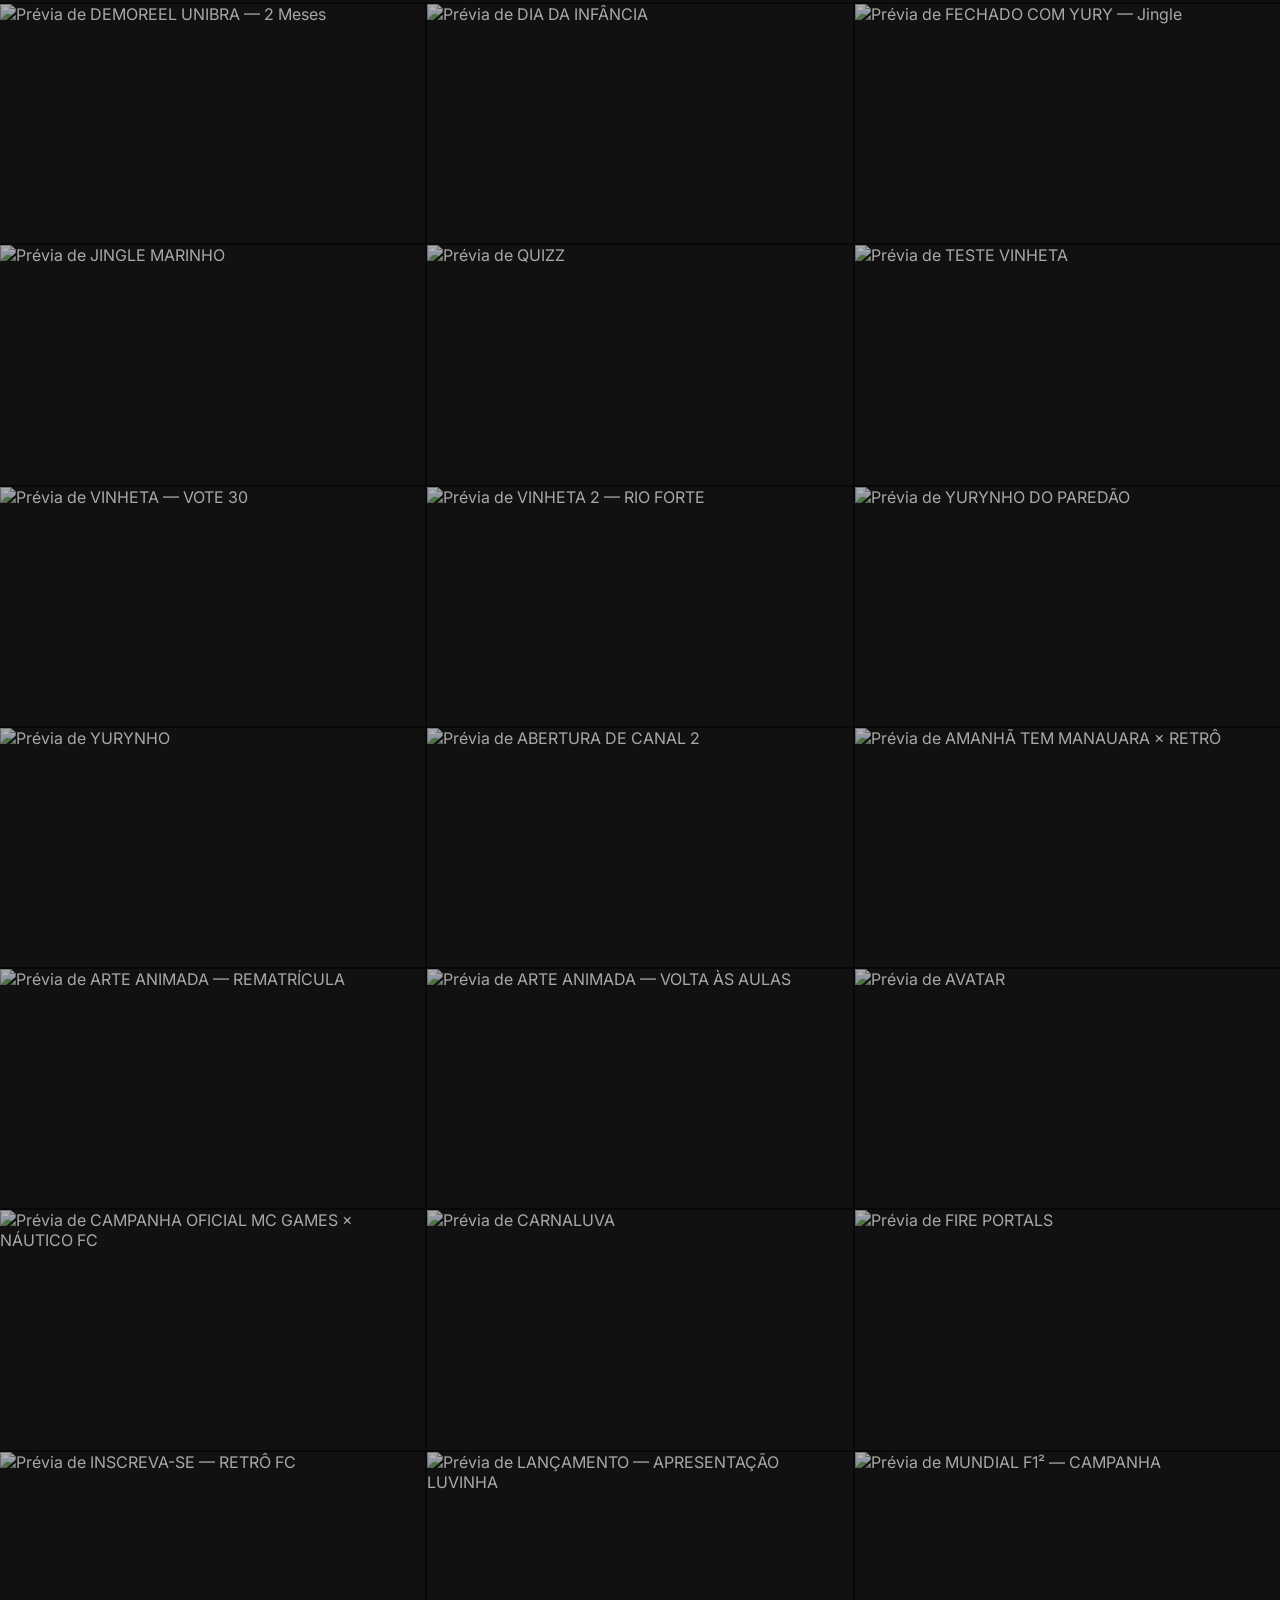
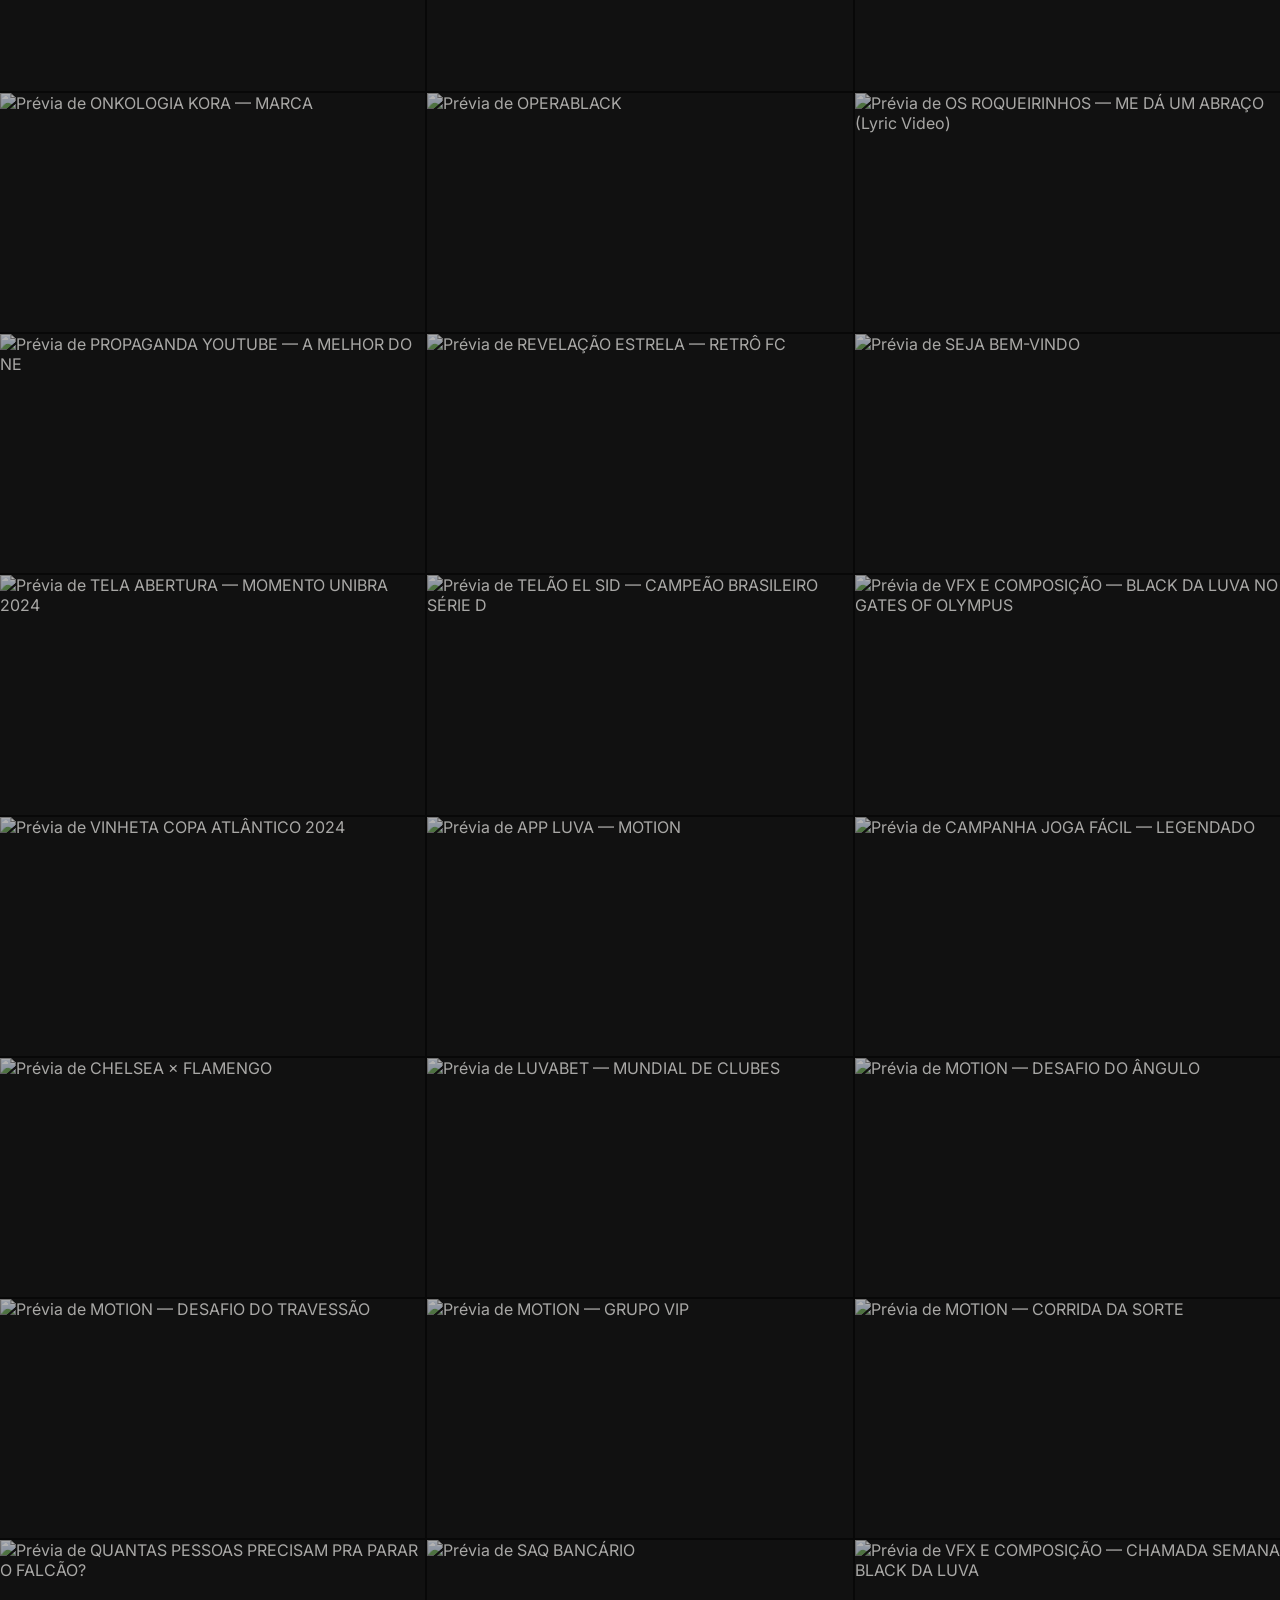
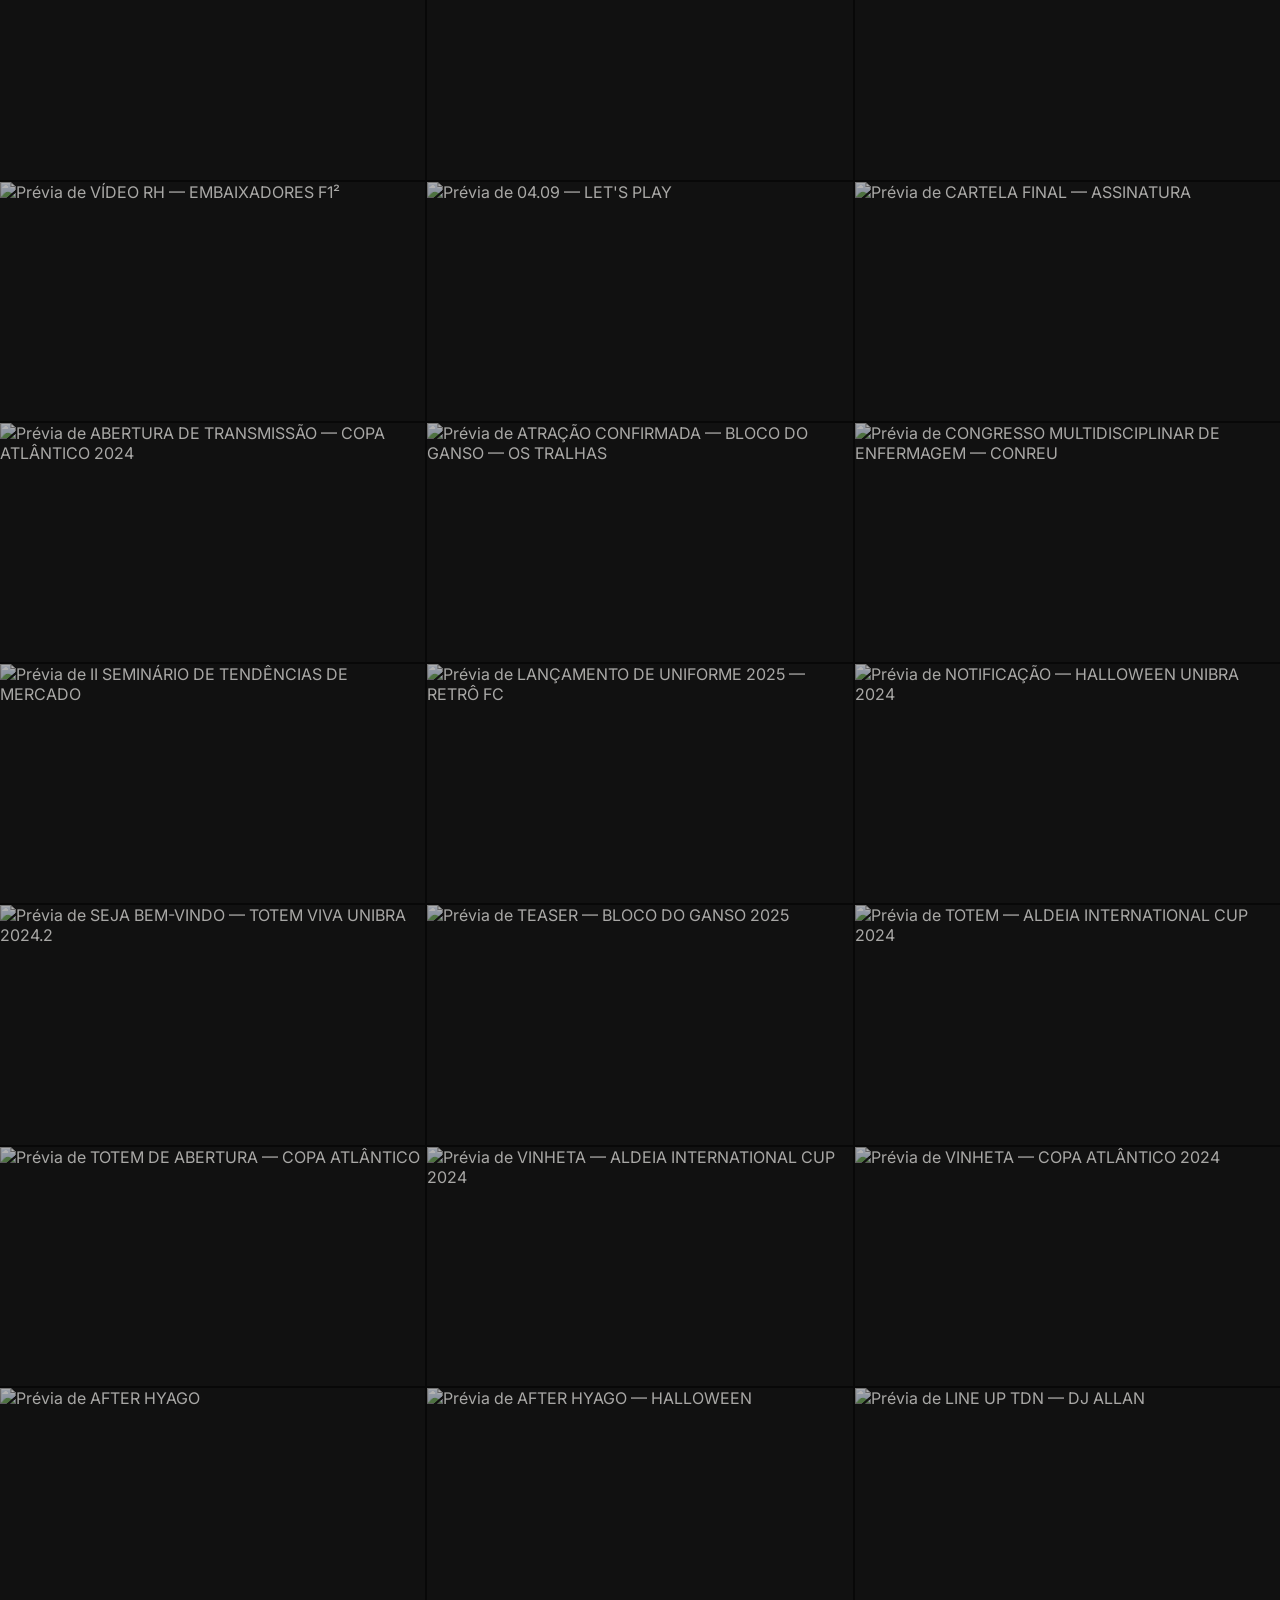
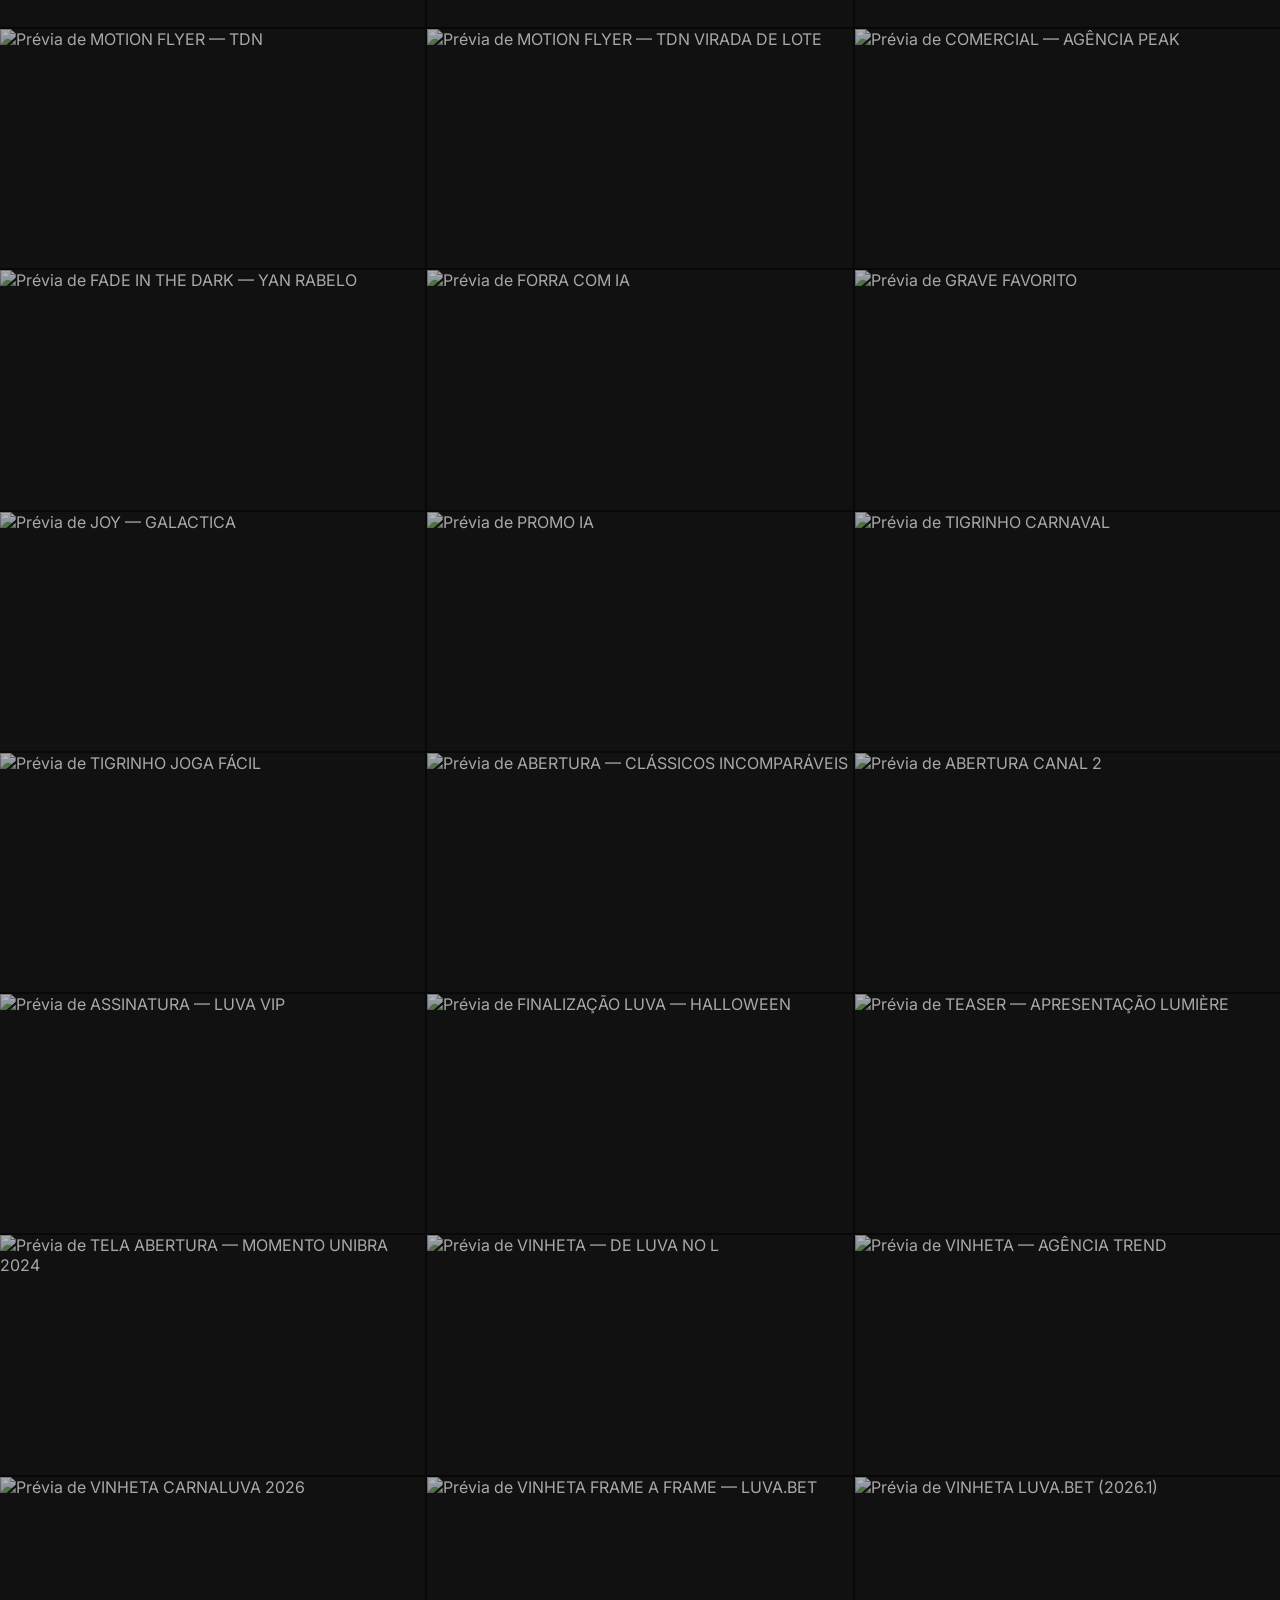
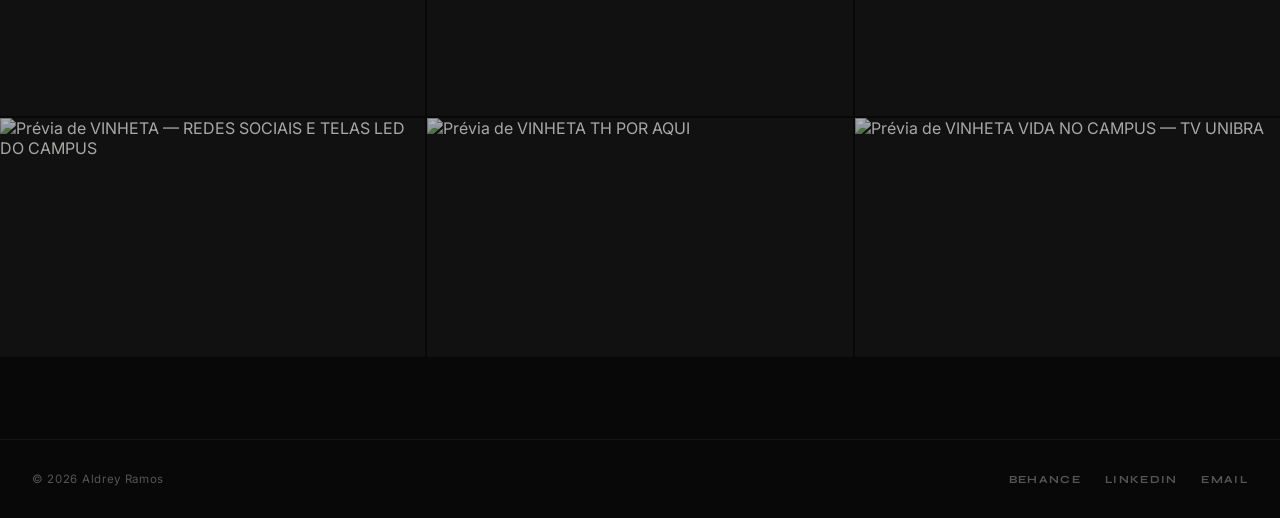
==== commit 3dbf1239: "fix: seo linkedin" ====
--- a/index.html
+++ b/index.html
@@ -5,20 +5,27 @@
   <title>Aldrey Motion Design — Motion Designer & Editor de Vídeo</title>
   <link rel="icon" type="image/svg+xml" href="assets/favicon.svg" />
   <link rel="shortcut icon" type="image/svg+xml" href="assets/favicon.svg" />
-  <meta name="description" content="Portfólio de Aldrey Ramos — Motion Designer, Editor de Vídeo e Ilustrador de Recife, PE." />
+  
+  <!-- DESCRIÇÃO AUMENTADA PARA MAIS DE 100 CARACTERES -->
+  <meta name="description" content="Confira o portfólio de Aldrey Ramos, Motion Designer e Editor de Vídeo. Especialista em campanhas, edições dinâmicas, demoreels e animações de alta qualidade." />
+  
   <meta property="og:type"        content="website" />
   <meta property="og:title"       content="Aldrey Ramos — Motion Designer & Editor de Vídeo" />
-  <meta property="og:description" content="Portfólio de Aldrey Ramos — Motion Designer, Editor de Vídeo e Ilustrador de Recife, PE." />
-  <meta property="og:url"         content="https://aldreyramotion.com/" />
-  <meta property="og:image"       content="https://aldreyramotion.com/assets/og-image.jpg" />
+  <meta property="og:description" content="Confira o portfólio de Aldrey Ramos, Motion Designer e Editor de Vídeo. Especialista em campanhas, edições dinâmicas, demoreels e animações de alta qualidade." />
+  
+  <!-- LINKS ATUALIZADOS PARA O DOMÍNIO ATIVO DO CLOUDFLARE -->
+  <meta property="og:url"         content="https://portfolio-aldrey-motiondesign.pages.dev/" />
+  <meta property="og:image"       content="https://portfolio-aldrey-motiondesign.pages.dev/assets/og-image.jpg" />
   <meta property="og:image:width" content="1200" />
   <meta property="og:image:height" content="630" />
   <meta property="og:image:alt"   content="Aldrey Ramos — Motion Designer & Editor de Vídeo" />
   <meta property="og:locale"      content="pt_BR" />
+  
   <meta name="twitter:card"       content="summary_large_image" />
   <meta name="twitter:title"      content="Aldrey Ramos — Motion Designer & Editor de Vídeo" />
-  <meta name="twitter:description" content="Portfólio de Aldrey Ramos — Motion Designer, Editor de Vídeo e Ilustrador de Recife, PE." />
-  <meta name="twitter:image"      content="https://aldreyramotion.com/assets/og-image.jpg" />
+  <meta name="twitter:description" content="Confira o portfólio de Aldrey Ramos, Motion Designer e Editor de Vídeo. Especialista em campanhas, edições dinâmicas, demoreels e animações de alta qualidade." />
+  <meta name="twitter:image"      content="https://portfolio-aldrey-motiondesign.pages.dev/assets/og-image.jpg" />
+  
   <link rel="preconnect" href="https://fonts.googleapis.com" />
   <link rel="preconnect" href="https://fonts.gstatic.com" crossorigin />
   <link href="https://fonts.googleapis.com/css2?family=Syne:wght@700;800&family=Inter:wght@300;400;500&display=swap" rel="stylesheet" />
@@ -504,4 +511,4 @@
 })();
 </script>
 </body>
-</html>
+</html>
